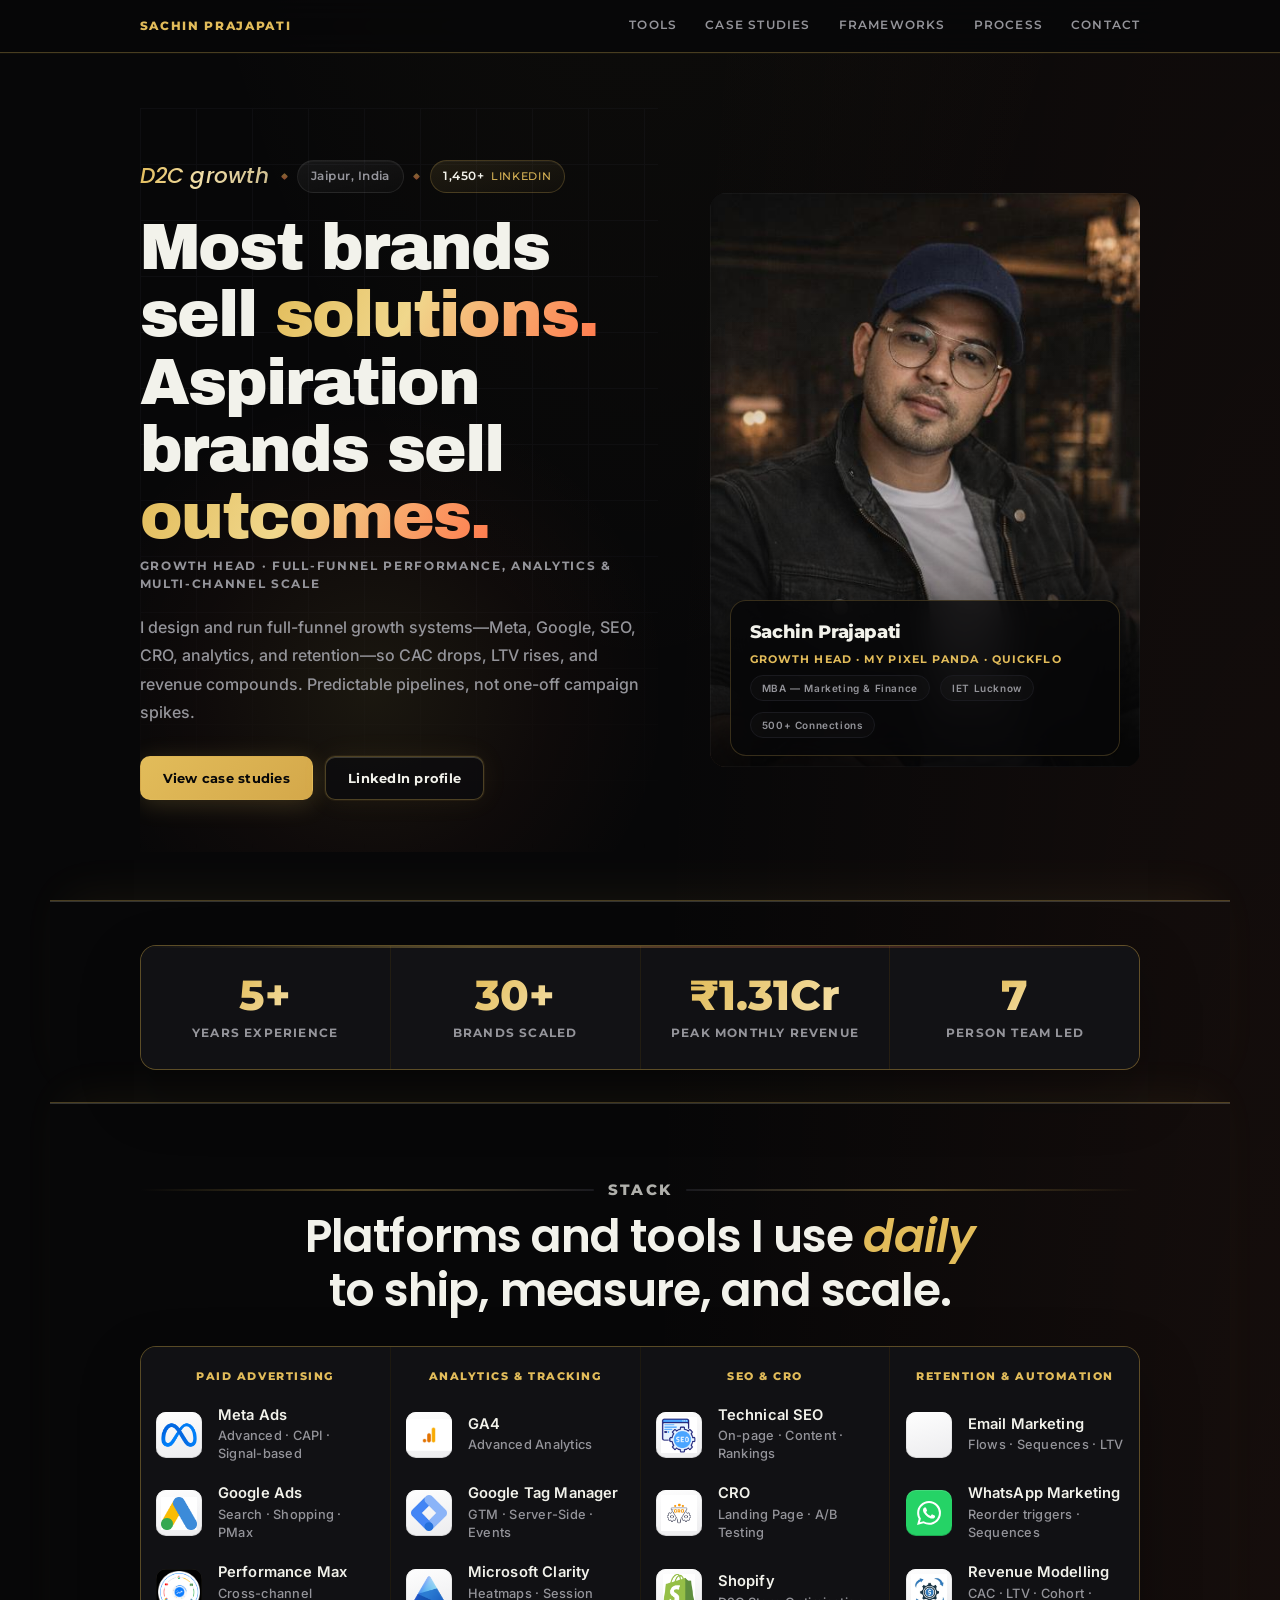
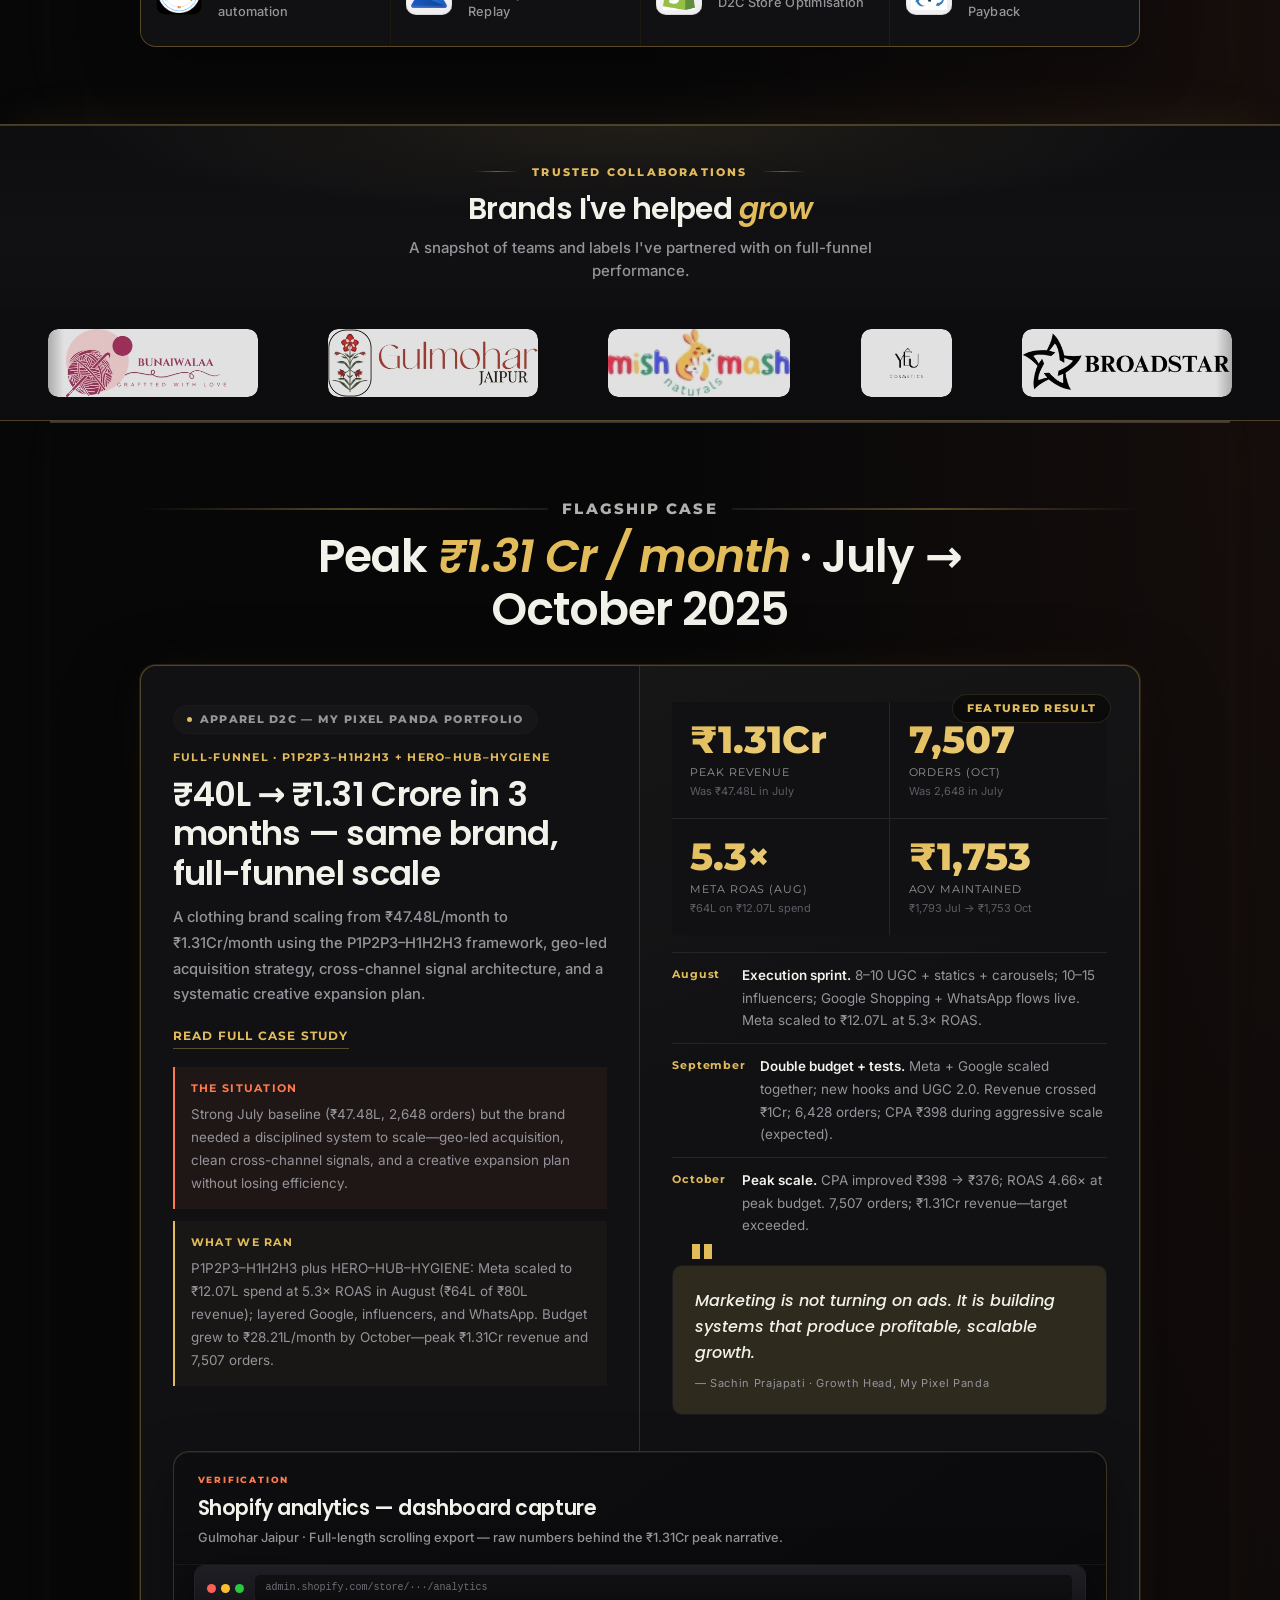
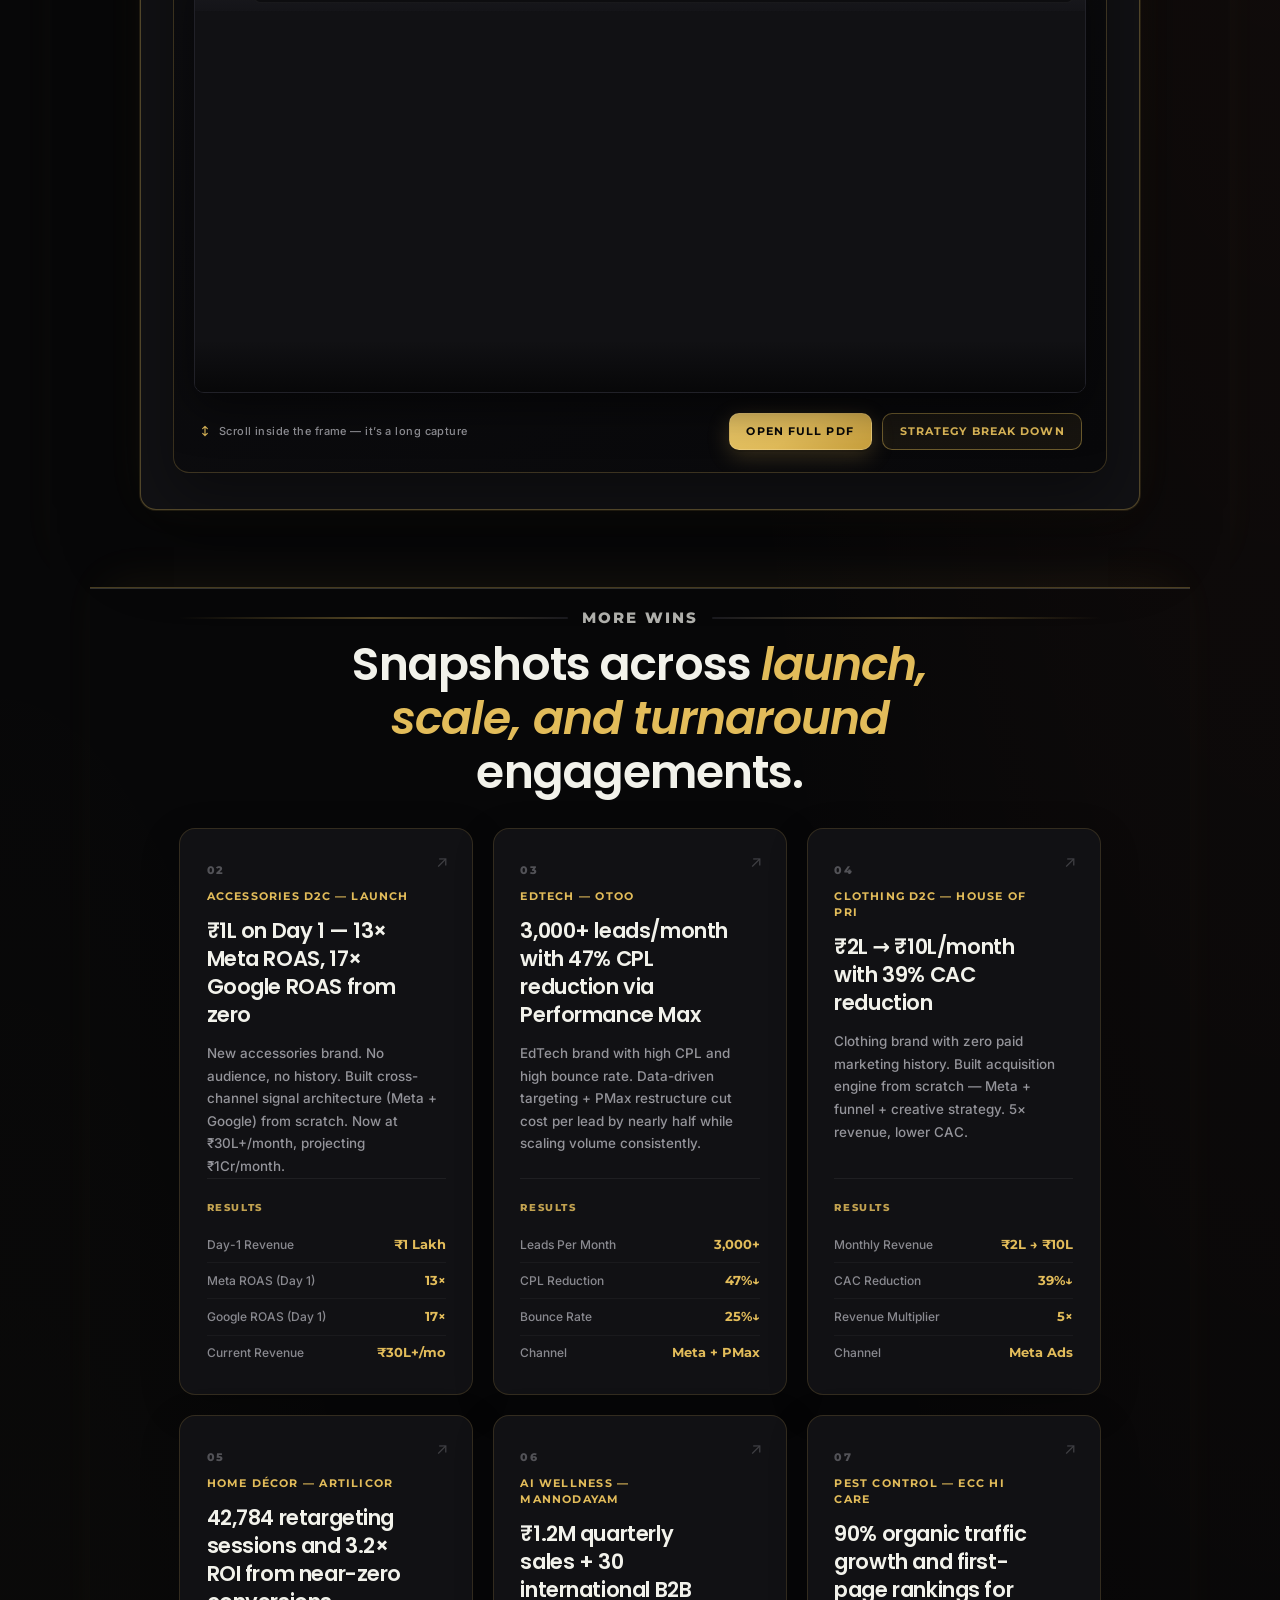
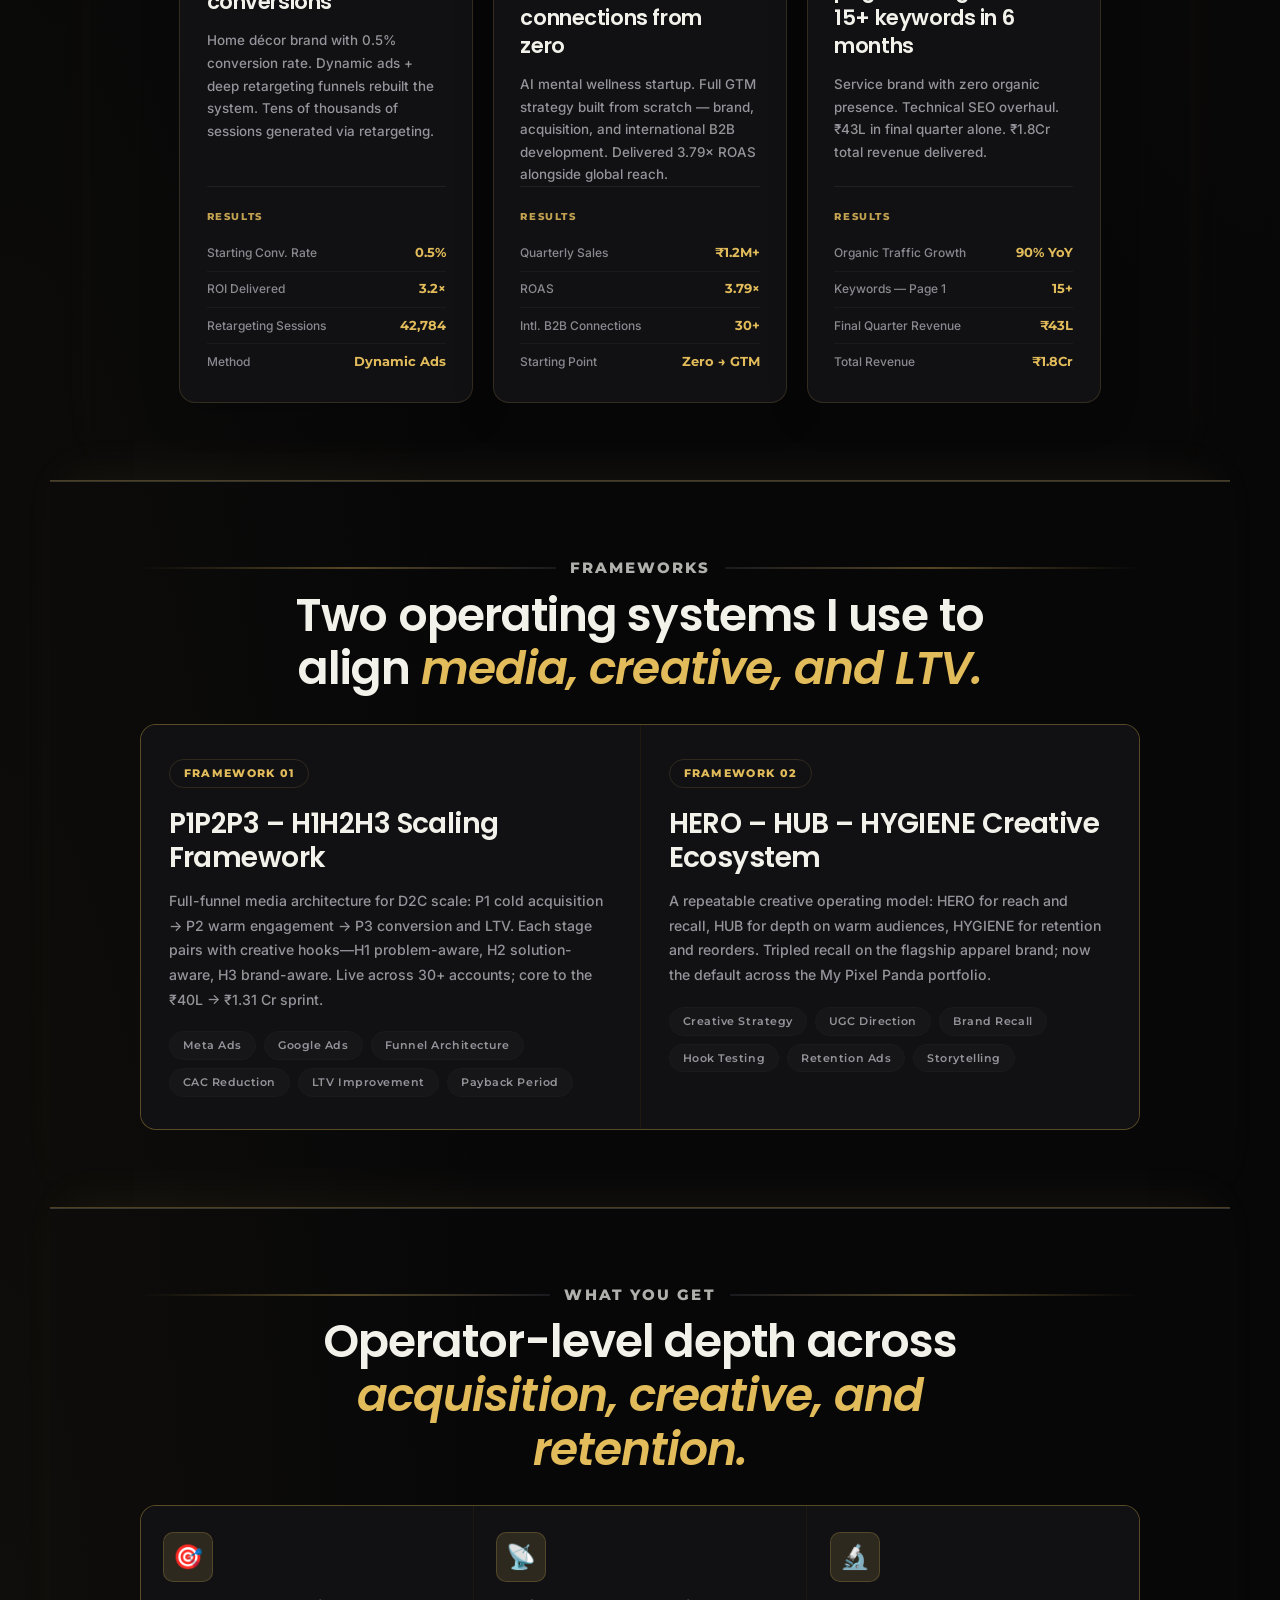
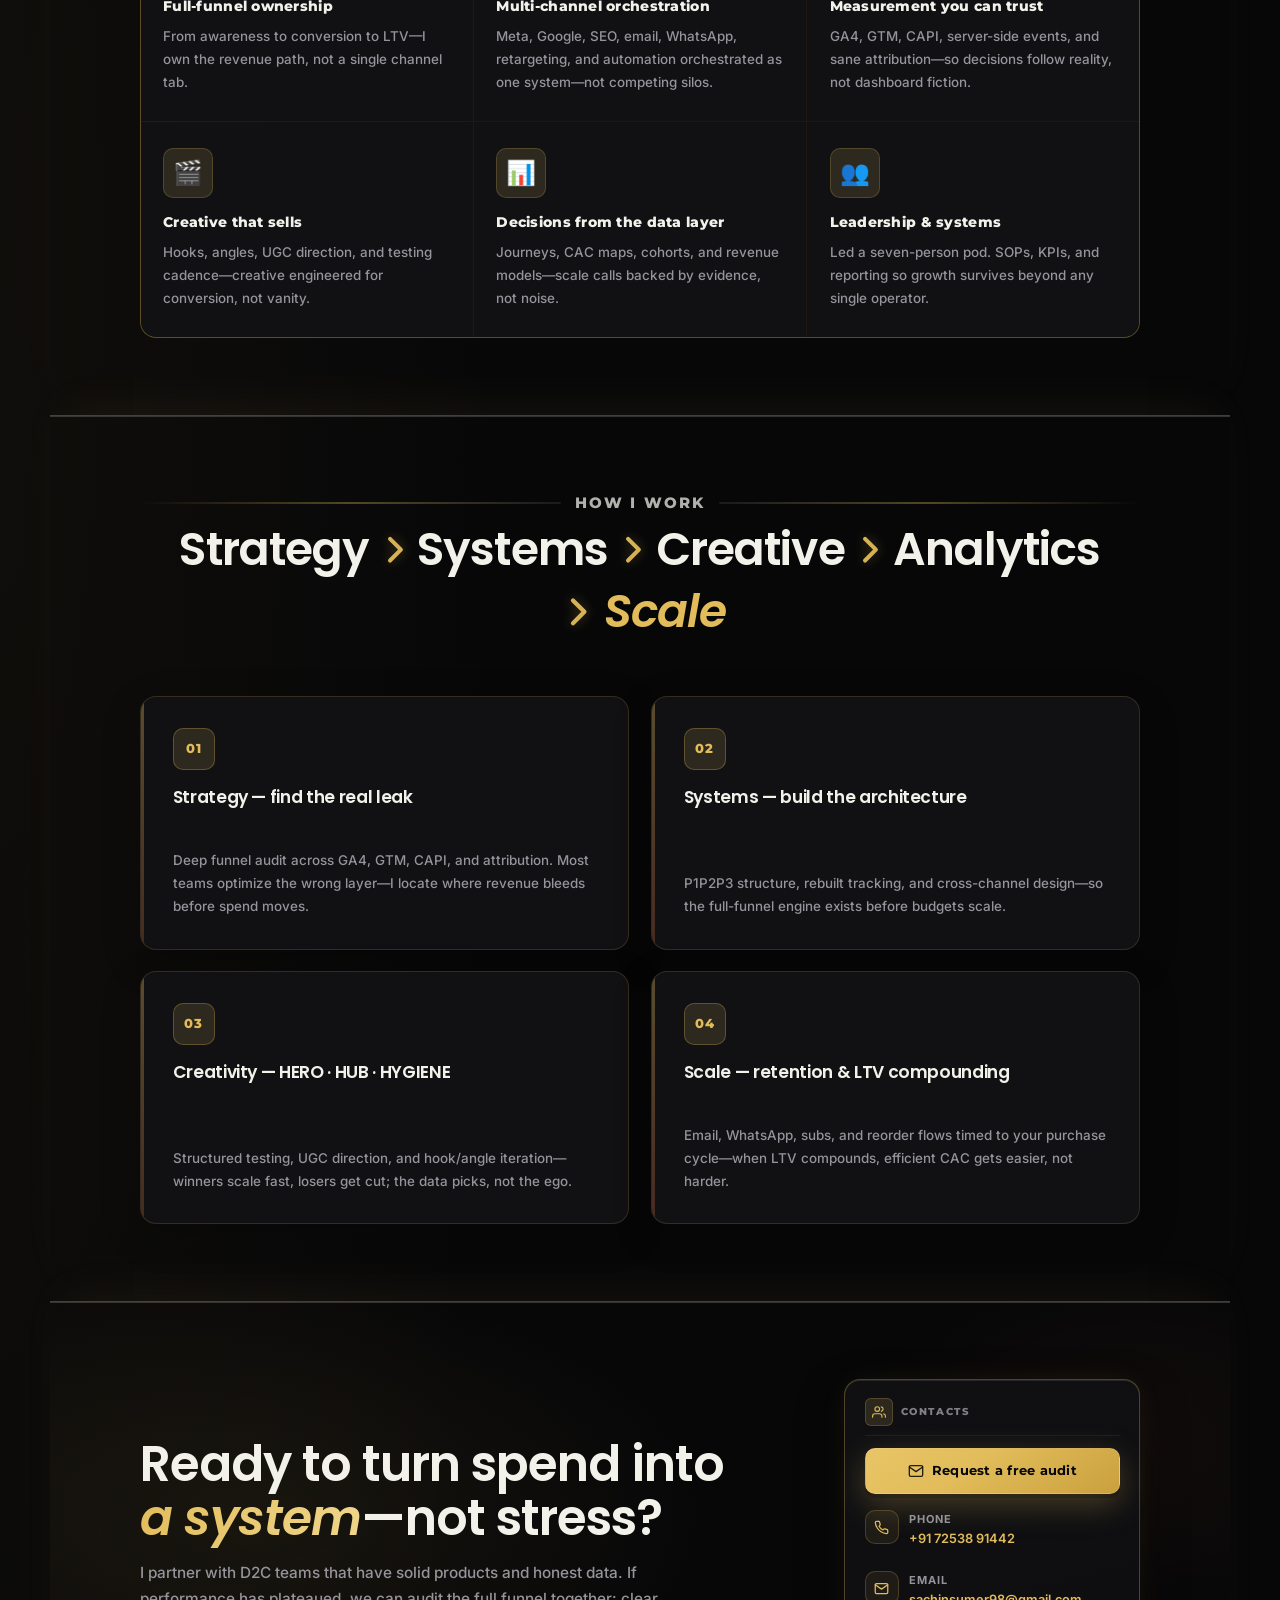
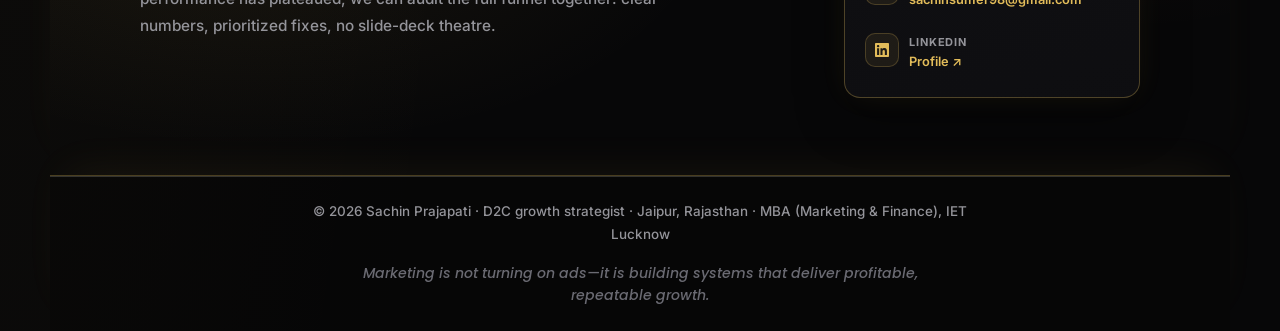
==== index.html @ 2463863f "portfolio version 6" ====
<!DOCTYPE html>
<html lang="en">
<head>
<meta charset="UTF-8">
<meta name="viewport" content="width=device-width, initial-scale=1.0">
<title>Sachin Prajapati · D2C Growth Strategist & Full-Funnel Lead</title>
<link rel="icon" href="assets/media/images/hero-portrait.jpg" type="image/jpeg">
<link rel="preconnect" href="https://fonts.googleapis.com">
<link href="https://fonts.googleapis.com/css2?family=Archivo+Black&family=Inter:ital,wght@0,400;0,500;0,600;0,700;1,400;1,500&family=Montserrat:ital,wght@0,500;0,600;0,700;0,800;1,500&family=Poppins:ital,wght@0,500;0,600;0,700;1,500;1,600&display=swap" rel="stylesheet">
<link rel="stylesheet" href="assets/css/styles.css">
</head>
<body>

<nav>
  <div class="nav-inner">
    <span class="nav-logo">Sachin Prajapati</span>
    <div class="nav-links">
      <a href="#tools">Tools</a>
      <a href="#cases">Case Studies</a>
      <a href="#frameworks">Frameworks</a>
      <a href="#process">Process</a>
      <a href="#contact">Contact</a>
    </div>
  </div>
</nav>

<!-- HERO -->
<section class="hero">
  <div class="hero-left">
    <div class="hero-grid"></div>
    <div class="hero-glow"></div>
    <div class="hero-eyebrow">
      <span class="hero-eyebrow-lead">D2C growth</span>
      <span class="hero-eyebrow-sep" aria-hidden="true"></span>
      <span class="hero-eyebrow-chip">Jaipur, India</span>
      <span class="hero-eyebrow-sep" aria-hidden="true"></span>
      <span class="hero-eyebrow-chip hero-eyebrow-chip--stat">1,450+ <span class="hero-eyebrow-chip-note">LinkedIn</span></span>
    </div>
    <h1>Most brands sell <em>solutions.</em><br>Aspiration brands sell <em>outcomes.</em></h1>
    <div class="hero-role">Growth Head · Full-funnel performance, analytics &amp; multi-channel scale</div>
    <p class="hero-desc">I design and run full-funnel growth systems—Meta, Google, SEO, CRO, analytics, and retention—so CAC drops, LTV rises, and revenue compounds. Predictable pipelines, not one-off campaign spikes.</p>
    <div class="hero-btns">
      <a href="#cases" class="btn-primary">View case studies</a>
      <a href="https://www.linkedin.com/in/sachin-prajapati-03234319a/" target="_blank" rel="noopener noreferrer" class="btn-secondary">LinkedIn profile</a>
    </div>
  </div>
  <div class="hero-right">
    <img src="assets/media/images/hero-portrait.jpg" alt="Sachin Prajapati" class="hero-photo">
    <div class="hero-photo-overlay"></div>
    <div class="hero-badge">
      <div class="hb-name">Sachin Prajapati</div>
      <div class="hb-role">Growth Head · My Pixel Panda · QuickFlo</div>
      <div class="hb-meta">
        <span class="hb-pill">MBA — Marketing & Finance</span>
        <span class="hb-pill">IET Lucknow</span>
        <span class="hb-pill">500+ Connections</span>
      </div>
    </div>
  </div>
</section>

<!-- STATS -->
<section class="stats-section" aria-label="Career highlights">
  <div class="stats-bar">
    <div class="stat-item reveal">
      <div class="stat-val">5+</div>
      <div class="stat-label">Years experience</div>
    </div>
    <div class="stat-item reveal" style="transition-delay:.08s">
      <div class="stat-val">30+</div>
      <div class="stat-label">Brands scaled</div>
    </div>
    <div class="stat-item reveal" style="transition-delay:.16s">
      <div class="stat-val">₹1.31Cr</div>
      <div class="stat-label">Peak monthly revenue</div>
    </div>
    <div class="stat-item reveal" style="transition-delay:.24s">
      <div class="stat-val">7</div>
      <div class="stat-label">Person team led</div>
    </div>
  </div>
</section>

<!-- TOOLS & STACK -->
<section class="tools-section" id="tools">
  <div class="section-label">Stack</div>
  <p class="section-kicker">Platforms and tools I use <em>daily</em> to ship, measure, and scale.</p>
  <div class="tools-grid">

    <div class="tool-group reveal">
      <div class="tg-label">Paid Advertising</div>
        <div class="tool-item">
          <div class="tool-icon tool-icon--asset">
            <img src="assets/media/icons/meta_ads.png" alt="" width="44" height="44" loading="lazy" decoding="async">
          </div>
          <div><div class="tool-name">Meta Ads</div><div class="tool-sub">Advanced · CAPI · Signal-based</div></div>
        </div>
        <div class="tool-item">
          <div class="tool-icon tool-icon--asset">
            <img src="assets/media/icons/google_ads.png" alt="" width="44" height="44" loading="lazy" decoding="async">
          </div>
          <div><div class="tool-name">Google Ads</div><div class="tool-sub">Search · Shopping · PMax</div></div>
        </div>
        <div class="tool-item">
          <div class="tool-icon tool-icon--asset tool-icon--pmax">
            <img src="assets/media/icons/performance_max.png" alt="" width="44" height="44" loading="lazy" decoding="async">
          </div>
          <div><div class="tool-name">Performance Max</div><div class="tool-sub">Cross-channel automation</div></div>
        </div>
    </div>

    <div class="tool-group reveal" style="transition-delay:.1s">
      <div class="tg-label">Analytics & Tracking</div>
        <div class="tool-item">
          <div class="tool-icon tool-icon--asset tool-icon--ga4">
            <img src="assets/media/icons/GA4.png" alt="" width="44" height="44" loading="lazy" decoding="async">
          </div>
          <div><div class="tool-name">GA4</div><div class="tool-sub">Advanced Analytics</div></div>
        </div>
        <div class="tool-item">
          <div class="tool-icon tool-icon--asset">
            <img src="assets/media/icons/Google_tag_manager.webp" alt="" width="44" height="44" loading="lazy" decoding="async">
          </div>
          <div><div class="tool-name">Google Tag Manager</div><div class="tool-sub">GTM · Server-Side · Events</div></div>
        </div>
        <div class="tool-item">
          <div class="tool-icon tool-icon--asset">
            <img src="assets/media/icons/Microsoft_Clarity.png" alt="" width="44" height="44" loading="lazy" decoding="async">
          </div>
          <div><div class="tool-name">Microsoft Clarity</div><div class="tool-sub">Heatmaps · Session Replay</div></div>
        </div>
    </div>

    <div class="tool-group reveal" style="transition-delay:.2s">
      <div class="tg-label">SEO & CRO</div>
        <div class="tool-item">
          <div class="tool-icon tool-icon--asset">
            <img src="assets/media/icons/Technial_seo_icon.png" alt="" width="44" height="44" loading="lazy" decoding="async">
          </div>
          <div><div class="tool-name">Technical SEO</div><div class="tool-sub">On-page · Content · Rankings</div></div>
        </div>
        <div class="tool-item">
          <div class="tool-icon tool-icon--asset">
            <img src="assets/media/icons/cro.jpg" alt="" width="44" height="44" loading="lazy" decoding="async">
          </div>
          <div><div class="tool-name">CRO</div><div class="tool-sub">Landing Page · A/B Testing</div></div>
        </div>
        <div class="tool-item">
          <div class="tool-icon tool-icon--asset">
            <img src="assets/media/icons/shopify.png" alt="" width="44" height="44" loading="lazy" decoding="async">
          </div>
          <div><div class="tool-name">Shopify</div><div class="tool-sub">D2C Store Optimisation</div></div>
        </div>
    </div>

    <div class="tool-group reveal" style="transition-delay:.3s">
      <div class="tg-label">Retention & Automation</div>
        <div class="tool-item">
          <div class="tool-icon tool-icon--asset">
            <img src="assets/media/icons/email_marketing.png" alt="" width="44" height="44" loading="lazy" decoding="async">
          </div>
          <div><div class="tool-name">Email Marketing</div><div class="tool-sub">Flows · Sequences · LTV</div></div>
        </div>
        <div class="tool-item">
          <div class="tool-icon icon-wa">
            <svg viewBox="0 0 24 24" fill="white"><path d="M17.472 14.382c-.297-.149-1.758-.867-2.03-.967-.273-.099-.471-.148-.67.15-.197.297-.767.966-.94 1.164-.173.199-.347.223-.644.075-.297-.15-1.255-.463-2.39-1.475-.883-.788-1.48-1.761-1.653-2.059-.173-.297-.018-.458.13-.606.134-.133.298-.347.446-.52.149-.174.198-.298.298-.497.099-.198.05-.371-.025-.52-.075-.149-.669-1.612-.916-2.207-.242-.579-.487-.5-.669-.51-.173-.008-.371-.01-.57-.01-.198 0-.52.074-.792.372-.272.297-1.04 1.016-1.04 2.479 0 1.462 1.065 2.875 1.213 3.074.149.198 2.096 3.2 5.077 4.487.709.306 1.262.489 1.694.625.712.227 1.36.195 1.871.118.571-.085 1.758-.719 2.006-1.413.248-.694.248-1.289.173-1.413-.074-.124-.272-.198-.57-.347m-5.421 7.403h-.004a9.87 9.87 0 01-5.031-1.378l-.361-.214-3.741.982.998-3.648-.235-.374a9.86 9.86 0 01-1.51-5.26c.001-5.45 4.436-9.884 9.888-9.884 2.64 0 5.122 1.03 6.988 2.898a9.825 9.825 0 012.893 6.994c-.003 5.45-4.437 9.884-9.885 9.884m8.413-18.297A11.815 11.815 0 0012.05 0C5.495 0 .16 5.335.157 11.892c0 2.096.547 4.142 1.588 5.945L.057 24l6.305-1.654a11.882 11.882 0 005.683 1.448h.005c6.554 0 11.89-5.335 11.893-11.893a11.821 11.821 0 00-3.48-8.413z"/></svg>
          </div>
          <div><div class="tool-name">WhatsApp Marketing</div><div class="tool-sub">Reorder triggers · Sequences</div></div>
        </div>
        <div class="tool-item">
          <div class="tool-icon tool-icon--asset">
            <img src="assets/media/icons/Revenue Modelling.png" alt="" width="44" height="44" loading="lazy" decoding="async">
          </div>
          <div><div class="tool-name">Revenue Modelling</div><div class="tool-sub">CAC · LTV · Cohort · Payback</div></div>
        </div>
    </div>

  </div>
</section>

<!-- BRAND RIBBON — full-width marquee -->
<section class="brand-ribbon-section" aria-labelledby="brand-ribbon-heading">
  <div class="brand-ribbon__inner">
    <header class="brand-ribbon__header">
      <p class="brand-ribbon__eyebrow">Trusted collaborations</p>
      <h2 class="brand-ribbon__title" id="brand-ribbon-heading">Brands I've helped <em>grow</em></h2>
      <p class="brand-ribbon__sub">A snapshot of teams and labels I've partnered with on full-funnel performance.</p>
    </header>
  </div>
  <div class="brand-ribbon__strip" role="presentation">
    <div class="brand-ribbon">
    <div class="brand-ribbon__viewport">
      <div class="brand-ribbon__track">
        <ul class="brand-ribbon__list" role="list">
          <li><img src="assets/media/brand icons/WhatsApp Image 2026-04-06 at 20.16.06.jpeg" alt="" width="160" height="64" loading="lazy" decoding="async"></li>
          <li><img src="assets/media/brand icons/WhatsApp Image 2026-04-06 at 20.18.23.jpeg" alt="" width="160" height="64" loading="lazy" decoding="async"></li>
          <li><img src="assets/media/brand icons/WhatsApp Image 2026-04-06 at 20.18.58.jpeg" alt="" width="160" height="64" loading="lazy" decoding="async"></li>
          <li><img src="assets/media/brand icons/WhatsApp Image 2026-04-06 at 20.20.26.jpeg" alt="" width="160" height="64" loading="lazy" decoding="async"></li>
          <li><img src="assets/media/brand icons/WhatsApp Image 2026-04-06 at 20.22.16.jpeg" alt="" width="160" height="64" loading="lazy" decoding="async"></li>
          <li><img src="assets/media/brand icons/WhatsApp Image 2026-04-06 at 20.24.16.jpeg" alt="" width="160" height="64" loading="lazy" decoding="async"></li>
          <li><img src="assets/media/brand icons/WhatsApp Image 2026-04-06 at 20.24.59.jpeg" alt="" width="160" height="64" loading="lazy" decoding="async"></li>
          <li><img src="assets/media/brand icons/WhatsApp Image 2026-04-06 at 20.25.29.jpeg" alt="" width="160" height="64" loading="lazy" decoding="async"></li>
          <li><img src="assets/media/brand icons/WhatsApp Image 2026-04-06 at 20.26.11.jpeg" alt="" width="160" height="64" loading="lazy" decoding="async"></li>
        </ul>
        <ul class="brand-ribbon__list" role="presentation" aria-hidden="true">
          <li><img src="assets/media/brand icons/WhatsApp Image 2026-04-06 at 20.16.06.jpeg" alt="" width="160" height="64" loading="lazy" decoding="async"></li>
          <li><img src="assets/media/brand icons/WhatsApp Image 2026-04-06 at 20.18.23.jpeg" alt="" width="160" height="64" loading="lazy" decoding="async"></li>
          <li><img src="assets/media/brand icons/WhatsApp Image 2026-04-06 at 20.18.58.jpeg" alt="" width="160" height="64" loading="lazy" decoding="async"></li>
          <li><img src="assets/media/brand icons/WhatsApp Image 2026-04-06 at 20.20.26.jpeg" alt="" width="160" height="64" loading="lazy" decoding="async"></li>
          <li><img src="assets/media/brand icons/WhatsApp Image 2026-04-06 at 20.22.16.jpeg" alt="" width="160" height="64" loading="lazy" decoding="async"></li>
          <li><img src="assets/media/brand icons/WhatsApp Image 2026-04-06 at 20.24.16.jpeg" alt="" width="160" height="64" loading="lazy" decoding="async"></li>
          <li><img src="assets/media/brand icons/WhatsApp Image 2026-04-06 at 20.24.59.jpeg" alt="" width="160" height="64" loading="lazy" decoding="async"></li>
          <li><img src="assets/media/brand icons/WhatsApp Image 2026-04-06 at 20.25.29.jpeg" alt="" width="160" height="64" loading="lazy" decoding="async"></li>
          <li><img src="assets/media/brand icons/WhatsApp Image 2026-04-06 at 20.26.11.jpeg" alt="" width="160" height="64" loading="lazy" decoding="async"></li>
        </ul>
      </div>
    </div>
    </div>
  </div>
</section>

<!-- FEATURED CASE STUDY -->
<section class="featured" id="cases">
  <div class="section-label">Flagship case</div>
  <p class="section-kicker">Peak <em>₹1.31 Cr / month</em> · July → October 2025</p>
  <div class="featured-card reveal">
    <div class="feat-badge">Featured result</div>
    <div class="feat-left">
      <div class="brand-tag"><span class="dot"></span> Apparel D2C — My Pixel Panda Portfolio</div>
      <div class="case-cat">Full-Funnel · P1P2P3–H1H2H3 + HERO–HUB–HYGIENE</div>
      <h2 class="case-title">₹40L → ₹1.31 Crore in 3 months — same brand, full-funnel scale</h2>
      <p class="case-desc">A clothing brand scaling from ₹47.48L/month to ₹1.31Cr/month using the P1P2P3–H1H2H3 framework, geo-led acquisition strategy, cross-channel signal architecture, and a systematic creative expansion plan.</p>
      <a class="featured-case-link" href="pages/case-study-40l-to-131cr.html">Read full case study</a>
      <div class="blk blk-r">
        <div class="blk-lbl">The Situation</div>
        <p>Strong July baseline (₹47.48L, 2,648 orders) but the brand needed a disciplined system to scale—geo-led acquisition, clean cross-channel signals, and a creative expansion plan without losing efficiency.</p>
      </div>
      <div class="blk blk-g">
        <div class="blk-lbl">What We Ran</div>
        <p>P1P2P3–H1H2H3 plus HERO–HUB–HYGIENE: Meta scaled to ₹12.07L spend at 5.3× ROAS in August (₹64L of ₹80L revenue); layered Google, influencers, and WhatsApp. Budget grew to ₹28.21L/month by October—peak ₹1.31Cr revenue and 7,507 orders.</p>
      </div>
    </div>
    <div class="feat-right">
      <div class="metrics-grid">
        <div class="metric-box"><div class="metric-val">₹1.31Cr</div><div class="metric-lbl">Peak revenue</div><div class="metric-base">Was ₹47.48L in July</div></div>
        <div class="metric-box"><div class="metric-val">7,507</div><div class="metric-lbl">Orders (Oct)</div><div class="metric-base">Was 2,648 in July</div></div>
        <div class="metric-box"><div class="metric-val">5.3×</div><div class="metric-lbl">Meta ROAS (Aug)</div><div class="metric-base">₹64L on ₹12.07L spend</div></div>
        <div class="metric-box"><div class="metric-val">₹1,753</div><div class="metric-lbl">AOV maintained</div><div class="metric-base">₹1,793 Jul → ₹1,753 Oct</div></div>
      </div>
      <div class="timeline">
        <div class="tl-item"><div class="tl-tag">August</div><div class="tl-text"><strong>Execution sprint.</strong> 8–10 UGC + statics + carousels; 10–15 influencers; Google Shopping + WhatsApp flows live. Meta scaled to ₹12.07L at 5.3× ROAS.</div></div>
        <div class="tl-item"><div class="tl-tag">September</div><div class="tl-text"><strong>Double budget + tests.</strong> Meta + Google scaled together; new hooks and UGC 2.0. Revenue crossed ₹1Cr; 6,428 orders; CPA ₹398 during aggressive scale (expected).</div></div>
        <div class="tl-item"><div class="tl-tag">October</div><div class="tl-text"><strong>Peak scale.</strong> CPA improved ₹398 → ₹376; ROAS 4.66× at peak budget. 7,507 orders; ₹1.31Cr revenue—target exceeded.</div></div>
      </div>
      <div class="qt-box">
        <p class="qt">Marketing is not turning on ads. It is building systems that produce profitable, scalable growth.</p>
        <div class="qa">— Sachin Prajapati · Growth Head, My Pixel Panda</div>
      </div>
    </div>
    <div class="feat-proof reveal">
      <div class="feat-proof-inner">
        <div class="feat-proof-head">
          <span class="feat-proof-eyebrow">Verification</span>
          <h3 class="feat-proof-title">Shopify analytics — dashboard capture</h3>
          <p class="feat-proof-caption">Gulmohar Jaipur · Full-length scrolling export — raw numbers behind the ₹1.31Cr peak narrative.</p>
        </div>
        <div class="feat-proof-dock">
          <div class="feat-proof-chrome">
            <span class="feat-proof-dots" aria-hidden="true"><span></span><span></span><span></span></span>
            <div class="feat-proof-url" aria-hidden="true">admin.shopify.com/store/···/analytics</div>
          </div>
          <div class="feat-proof-viewport">
            <iframe class="feat-proof-frame" title="Shopify analytics dashboard export (PDF)" src="assets/media/documents/proof-shopify-dashboard.pdf#toolbar=0&amp;navpanes=0&amp;view=FitW"></iframe>
          </div>
        </div>
        <div class="feat-proof-actions">
          <span class="feat-proof-hint"><svg class="feat-proof-hint-ic" xmlns="http://www.w3.org/2000/svg" width="14" height="14" viewBox="0 0 24 24" fill="none" stroke="currentColor" stroke-width="2" stroke-linecap="round" stroke-linejoin="round" aria-hidden="true"><path d="M12 4v16M8 8l4-4 4 4M8 16l4 4 4-4"/></svg>Scroll inside the frame — it’s a long capture</span>
          <div class="feat-proof-buttons">
            <a class="feat-proof-open" href="assets/media/documents/proof-shopify-dashboard.pdf" target="_blank" rel="noopener noreferrer">Open full PDF</a>
            <a class="feat-proof-data" href="pages/excel_data.html" target="_blank" rel="noopener noreferrer">Strategy Break Down</a>
          </div>
        </div>
      </div>
    </div>
  </div>
</section>

<!-- MORE CASES -->
<section class="cases-section">
  <div class="section-label">More wins</div>
  <p class="section-kicker">Snapshots across <em>launch, scale, and turnaround</em> engagements.</p>
  <div class="cases-grid">
    <div class="case-card reveal">
      <div class="cc-num">02</div>
      <div class="cc-ind">Accessories D2C — Launch</div>
      <h3 class="cc-title">₹1L on Day 1 — 13× Meta ROAS, 17× Google ROAS from zero</h3>
      <p class="cc-desc">New accessories brand. No audience, no history. Built cross-channel signal architecture (Meta + Google) from scratch. Now at ₹30L+/month, projecting ₹1Cr/month.</p>
      <div class="cc-metrics">
        <div class="cc-row"><span class="cc-lbl">Day-1 Revenue</span><span class="cc-val">₹1 Lakh</span></div>
        <div class="cc-row"><span class="cc-lbl">Meta ROAS (Day 1)</span><span class="cc-val">13×</span></div>
        <div class="cc-row"><span class="cc-lbl">Google ROAS (Day 1)</span><span class="cc-val">17×</span></div>
        <div class="cc-row"><span class="cc-lbl">Current Revenue</span><span class="cc-val">₹30L+/mo</span></div>
      </div>
    </div>
    <div class="case-card reveal" style="transition-delay:.1s">
      <div class="cc-num">03</div>
      <div class="cc-ind">EdTech — OTOO</div>
      <h3 class="cc-title">3,000+ leads/month with 47% CPL reduction via Performance Max</h3>
      <p class="cc-desc">EdTech brand with high CPL and high bounce rate. Data-driven targeting + PMax restructure cut cost per lead by nearly half while scaling volume consistently.</p>
      <div class="cc-metrics">
        <div class="cc-row"><span class="cc-lbl">Leads Per Month</span><span class="cc-val">3,000+</span></div>
        <div class="cc-row"><span class="cc-lbl">CPL Reduction</span><span class="cc-val">47%↓</span></div>
        <div class="cc-row"><span class="cc-lbl">Bounce Rate</span><span class="cc-val">25%↓</span></div>
        <div class="cc-row"><span class="cc-lbl">Channel</span><span class="cc-val">Meta + PMax</span></div>
      </div>
    </div>
    <div class="case-card reveal" style="transition-delay:.2s">
      <div class="cc-num">04</div>
      <div class="cc-ind">Clothing D2C — House of Pri</div>
      <h3 class="cc-title">₹2L → ₹10L/month with 39% CAC reduction</h3>
      <p class="cc-desc">Clothing brand with zero paid marketing history. Built acquisition engine from scratch — Meta + funnel + creative strategy. 5× revenue, lower CAC.</p>
      <div class="cc-metrics">
        <div class="cc-row"><span class="cc-lbl">Monthly Revenue</span><span class="cc-val">₹2L → ₹10L</span></div>
        <div class="cc-row"><span class="cc-lbl">CAC Reduction</span><span class="cc-val">39%↓</span></div>
        <div class="cc-row"><span class="cc-lbl">Revenue Multiplier</span><span class="cc-val">5×</span></div>
        <div class="cc-row"><span class="cc-lbl">Channel</span><span class="cc-val">Meta Ads</span></div>
      </div>
    </div>
    <div class="case-card reveal">
      <div class="cc-num">05</div>
      <div class="cc-ind">Home Décor — Artilicor</div>
      <h3 class="cc-title">42,784 retargeting sessions and 3.2× ROI from near-zero conversions</h3>
      <p class="cc-desc">Home décor brand with 0.5% conversion rate. Dynamic ads + deep retargeting funnels rebuilt the system. Tens of thousands of sessions generated via retargeting.</p>
      <div class="cc-metrics">
        <div class="cc-row"><span class="cc-lbl">Starting Conv. Rate</span><span class="cc-val">0.5%</span></div>
        <div class="cc-row"><span class="cc-lbl">ROI Delivered</span><span class="cc-val">3.2×</span></div>
        <div class="cc-row"><span class="cc-lbl">Retargeting Sessions</span><span class="cc-val">42,784</span></div>
        <div class="cc-row"><span class="cc-lbl">Method</span><span class="cc-val">Dynamic Ads</span></div>
      </div>
    </div>
    <div class="case-card reveal" style="transition-delay:.1s">
      <div class="cc-num">06</div>
      <div class="cc-ind">AI Wellness — Mannodayam</div>
      <h3 class="cc-title">₹1.2M quarterly sales + 30 international B2B connections from zero</h3>
      <p class="cc-desc">AI mental wellness startup. Full GTM strategy built from scratch — brand, acquisition, and international B2B development. Delivered 3.79× ROAS alongside global reach.</p>
      <div class="cc-metrics">
        <div class="cc-row"><span class="cc-lbl">Quarterly Sales</span><span class="cc-val">₹1.2M+</span></div>
        <div class="cc-row"><span class="cc-lbl">ROAS</span><span class="cc-val">3.79×</span></div>
        <div class="cc-row"><span class="cc-lbl">Intl. B2B Connections</span><span class="cc-val">30+</span></div>
        <div class="cc-row"><span class="cc-lbl">Starting Point</span><span class="cc-val">Zero → GTM</span></div>
      </div>
    </div>
    <div class="case-card reveal" style="transition-delay:.2s">
      <div class="cc-num">07</div>
      <div class="cc-ind">Pest Control — ECC Hi Care</div>
      <h3 class="cc-title">90% organic traffic growth and first-page rankings for 15+ keywords in 6 months</h3>
      <p class="cc-desc">Service brand with zero organic presence. Technical SEO overhaul. ₹43L in final quarter alone. ₹1.8Cr total revenue delivered.</p>
      <div class="cc-metrics">
        <div class="cc-row"><span class="cc-lbl">Organic Traffic Growth</span><span class="cc-val">90% YoY</span></div>
        <div class="cc-row"><span class="cc-lbl">Keywords — Page 1</span><span class="cc-val">15+</span></div>
        <div class="cc-row"><span class="cc-lbl">Final Quarter Revenue</span><span class="cc-val">₹43L</span></div>
        <div class="cc-row"><span class="cc-lbl">Total Revenue</span><span class="cc-val">₹1.8Cr</span></div>
      </div>
    </div>
  </div>
</section>

<!-- FRAMEWORKS -->
<section class="frameworks" id="frameworks">
  <div class="section-label">Frameworks</div>
  <p class="section-kicker">Two operating systems I use to align <em>media, creative, and LTV.</em></p>
  <div class="fw-grid">
    <div class="fw-card reveal">
      <div class="fw-badge">Framework 01</div>
      <h3 class="fw-title">P1P2P3 – H1H2H3 Scaling Framework</h3>
      <p class="fw-desc">Full-funnel media architecture for D2C scale: P1 cold acquisition → P2 warm engagement → P3 conversion and LTV. Each stage pairs with creative hooks—H1 problem-aware, H2 solution-aware, H3 brand-aware. Live across 30+ accounts; core to the ₹40L → ₹1.31 Cr sprint.</p>
      <div class="fw-tags">
        <span class="fw-tag">Meta Ads</span><span class="fw-tag">Google Ads</span><span class="fw-tag">Funnel Architecture</span><span class="fw-tag">CAC Reduction</span><span class="fw-tag">LTV Improvement</span><span class="fw-tag">Payback Period</span>
      </div>
    </div>
    <div class="fw-card reveal" style="transition-delay:.15s">
      <div class="fw-badge">Framework 02</div>
      <h3 class="fw-title">HERO – HUB – HYGIENE Creative Ecosystem</h3>
      <p class="fw-desc">A repeatable creative operating model: HERO for reach and recall, HUB for depth on warm audiences, HYGIENE for retention and reorders. Tripled recall on the flagship apparel brand; now the default across the My Pixel Panda portfolio.</p>
      <div class="fw-tags">
        <span class="fw-tag">Creative Strategy</span><span class="fw-tag">UGC Direction</span><span class="fw-tag">Brand Recall</span><span class="fw-tag">Hook Testing</span><span class="fw-tag">Retention Ads</span><span class="fw-tag">Storytelling</span>
      </div>
    </div>
  </div>
</section>

<!-- WHAT I BRING -->
<section class="bring-section">
  <div class="section-label">What you get</div>
  <p class="section-kicker">Operator-level depth across <em>acquisition, creative, and retention.</em></p>
  <div class="bring-grid">
    <div class="bring-card reveal">
      <div class="bring-icon-wrap" aria-hidden="true">🎯</div>
      <div class="bring-title">Full-funnel ownership</div>
      <div class="bring-desc">From awareness to conversion to LTV—I own the revenue path, not a single channel tab.</div>
    </div>
    <div class="bring-card reveal" style="transition-delay:.08s">
      <div class="bring-icon-wrap" aria-hidden="true">📡</div>
      <div class="bring-title">Multi-channel orchestration</div>
      <div class="bring-desc">Meta, Google, SEO, email, WhatsApp, retargeting, and automation orchestrated as one system—not competing silos.</div>
    </div>
    <div class="bring-card reveal" style="transition-delay:.16s">
      <div class="bring-icon-wrap" aria-hidden="true">🔬</div>
      <div class="bring-title">Measurement you can trust</div>
      <div class="bring-desc">GA4, GTM, CAPI, server-side events, and sane attribution—so decisions follow reality, not dashboard fiction.</div>
    </div>
    <div class="bring-card reveal">
      <div class="bring-icon-wrap" aria-hidden="true">🎬</div>
      <div class="bring-title">Creative that sells</div>
      <div class="bring-desc">Hooks, angles, UGC direction, and testing cadence—creative engineered for conversion, not vanity.</div>
    </div>
    <div class="bring-card reveal" style="transition-delay:.08s">
      <div class="bring-icon-wrap" aria-hidden="true">📊</div>
      <div class="bring-title">Decisions from the data layer</div>
      <div class="bring-desc">Journeys, CAC maps, cohorts, and revenue models—scale calls backed by evidence, not noise.</div>
    </div>
    <div class="bring-card reveal" style="transition-delay:.16s">
      <div class="bring-icon-wrap" aria-hidden="true">👥</div>
      <div class="bring-title">Leadership &amp; systems</div>
      <div class="bring-desc">Led a seven-person pod. SOPs, KPIs, and reporting so growth survives beyond any single operator.</div>
    </div>
  </div>
</section>

<!-- PROCESS -->
<section class="process" id="process">
  <div class="process-head">
    <div class="section-label">How I work</div>
    <p class="section-kicker process-pipeline">
      <span class="process-pipeline__track">
        <span class="process-pipeline__word">Strategy</span
        ><span class="process-pipeline__sep" aria-hidden="true"
          ><svg class="process-pipeline__arrow" viewBox="0 0 24 24" fill="none" xmlns="http://www.w3.org/2000/svg"><path d="m10 6 6 6-6 6" stroke="currentColor" stroke-width="2.25" stroke-linecap="round" stroke-linejoin="round"/></svg></span
        ><span class="process-pipeline__word">Systems</span
        ><span class="process-pipeline__sep" aria-hidden="true"
          ><svg class="process-pipeline__arrow" viewBox="0 0 24 24" fill="none" xmlns="http://www.w3.org/2000/svg"><path d="m10 6 6 6-6 6" stroke="currentColor" stroke-width="2.25" stroke-linecap="round" stroke-linejoin="round"/></svg></span
        ><span class="process-pipeline__word">Creative</span
        ><span class="process-pipeline__sep" aria-hidden="true"
          ><svg class="process-pipeline__arrow" viewBox="0 0 24 24" fill="none" xmlns="http://www.w3.org/2000/svg"><path d="m10 6 6 6-6 6" stroke="currentColor" stroke-width="2.25" stroke-linecap="round" stroke-linejoin="round"/></svg></span
        ><span class="process-pipeline__word">Analytics</span>
      </span>
      <span class="process-pipeline__track process-pipeline__track--scale">
        <span class="process-pipeline__sep" aria-hidden="true"
          ><svg class="process-pipeline__arrow" viewBox="0 0 24 24" fill="none" xmlns="http://www.w3.org/2000/svg"><path d="m10 6 6 6-6 6" stroke="currentColor" stroke-width="2.25" stroke-linecap="round" stroke-linejoin="round"/></svg></span
        ><em>Scale</em>
      </span>
    </p>
  </div>
  <div class="process-grid">
    <div class="ps reveal">
      <div class="ps-num">01</div>
      <div class="ps-title">Strategy — find the real leak</div>
      <div class="ps-desc">Deep funnel audit across GA4, GTM, CAPI, and attribution. Most teams optimize the wrong layer—I locate where revenue bleeds before spend moves.</div>
    </div>
    <div class="ps reveal" style="transition-delay:.1s">
      <div class="ps-num">02</div>
      <div class="ps-title">Systems — build the architecture</div>
      <div class="ps-desc">P1P2P3 structure, rebuilt tracking, and cross-channel design—so the full-funnel engine exists before budgets scale.</div>
    </div>
    <div class="ps reveal" style="transition-delay:.2s">
      <div class="ps-num">03</div>
      <div class="ps-title">Creativity — HERO · HUB · HYGIENE</div>
      <div class="ps-desc">Structured testing, UGC direction, and hook/angle iteration—winners scale fast, losers get cut; the data picks, not the ego.</div>
    </div>
    <div class="ps reveal" style="transition-delay:.3s">
      <div class="ps-num">04</div>
      <div class="ps-title">Scale — retention &amp; LTV compounding</div>
      <div class="ps-desc">Email, WhatsApp, subs, and reorder flows timed to your purchase cycle—when LTV compounds, efficient CAC gets easier, not harder.</div>
    </div>
  </div>
</section>

<!-- CTA -->
<section class="cta-section" id="contact">
  <div class="cta-copy">
    <h2 class="cta-title">Ready to turn spend into <em>a system</em>—not stress?</h2>
    <p class="cta-sub">I partner with D2C teams that have solid products and honest data. If performance has plateaued, we can audit the full funnel together: clear numbers, prioritized fixes, no slide-deck theatre.</p>
  </div>
  <div class="cta-contact" aria-label="Contact">
    <span class="cta-contact-label">
      <span class="cta-contact-label-ic" aria-hidden="true">
        <svg xmlns="http://www.w3.org/2000/svg" width="14" height="14" viewBox="0 0 24 24" fill="none" stroke="currentColor" stroke-width="2" stroke-linecap="round" stroke-linejoin="round"><path d="M17 21v-2a4 4 0 0 0-4-4H5a4 4 0 0 0-4 4v2"/><circle cx="9" cy="7" r="4"/><path d="M23 21v-2a4 4 0 0 0-3-3.87"/><path d="M16 3.13a4 4 0 0 1 0 7.75"/></svg>
      </span>
      Contacts
    </span>
    <a href="https://mail.google.com/mail/?view=cm&amp;fs=1&amp;to=sachinsumer98%40gmail.com&amp;su=Request+a+free+audit&amp;body=Hi%2C%0A%0ARequest+a+free+audit+for+our+business+-----" class="cta-btn" target="_blank" rel="noopener noreferrer">
      <span class="cta-btn-ic" aria-hidden="true">
        <svg xmlns="http://www.w3.org/2000/svg" width="16" height="16" viewBox="0 0 24 24" fill="none" stroke="currentColor" stroke-width="2" stroke-linecap="round" stroke-linejoin="round"><path d="M4 4h16c1.1 0 2 .9 2 2v12c0 1.1-.9 2-2 2H4c-1.1 0-2-.9-2-2V6c0-1.1.9-2 2-2z"/><polyline points="22,6 12,13 2,6"/></svg>
      </span>
      Request a free audit
    </a>
    <a href="tel:+917253891442" class="cta-contact-row" aria-label="Copy phone number to clipboard">
      <span class="cta-contact-ic" aria-hidden="true">
        <svg xmlns="http://www.w3.org/2000/svg" width="15" height="15" viewBox="0 0 24 24" fill="none" stroke="currentColor" stroke-width="2" stroke-linecap="round" stroke-linejoin="round"><path d="M22 16.92v3a2 2 0 0 1-2.18 2 19.79 19.79 0 0 1-8.63-3.07 19.5 19.5 0 0 1-6-6 19.79 19.79 0 0 1-3.07-8.67A2 2 0 0 1 4.11 2h3a2 2 0 0 1 2 1.72 12.84 12.84 0 0 0 .7 2.81 2 2 0 0 1-.45 2.11L8.09 9.91a16 16 0 0 0 6 6l1.27-1.27a2 2 0 0 1 2.11-.45 12.84 12.84 0 0 0 2.81.7A2 2 0 0 1 22 16.92z"/></svg>
      </span>
      <span class="cta-contact-body">
        <span class="cta-contact-k">Phone</span>
        <span class="cta-contact-v">+91 72538 91442</span>
      </span>
    </a>
    <a href="mailto:sachinsumer98@gmail.com" class="cta-contact-row">
      <span class="cta-contact-ic" aria-hidden="true">
        <svg xmlns="http://www.w3.org/2000/svg" width="15" height="15" viewBox="0 0 24 24" fill="none" stroke="currentColor" stroke-width="2" stroke-linecap="round" stroke-linejoin="round"><path d="M4 4h16c1.1 0 2 .9 2 2v12c0 1.1-.9 2-2 2H4c-1.1 0-2-.9-2-2V6c0-1.1.9-2 2-2z"/><polyline points="22,6 12,13 2,6"/></svg>
      </span>
      <span class="cta-contact-body">
        <span class="cta-contact-k">Email</span>
        <span class="cta-contact-v">sachinsumer98@gmail.com</span>
      </span>
    </a>
    <a href="https://www.linkedin.com/in/sachin-prajapati-03234319a/" target="_blank" rel="noopener noreferrer" class="cta-contact-row">
      <span class="cta-contact-ic" aria-hidden="true">
        <svg xmlns="http://www.w3.org/2000/svg" width="14" height="14" viewBox="0 0 24 24" fill="currentColor"><path d="M20.447 20.452h-3.554v-5.569c0-1.328-.027-3.037-1.852-3.037-1.853 0-2.136 1.445-2.136 2.939v5.667H9.351V9h3.414v1.561h.046c.477-.9 1.637-1.85 3.37-1.85 3.601 0 4.267 2.37 4.267 5.455v6.286zM5.337 7.433c-1.144 0-2.063-.926-2.063-2.065 0-1.138.92-2.063 2.063-2.063 1.14 0 2.064.925 2.064 2.063 0 1.139-.925 2.065-2.064 2.065zm1.782 13.019H3.555V9h3.564v11.452zM22.225 0H1.771C.792 0 0 .774 0 1.729v20.542C0 23.227.792 24 1.771 24h20.451C23.2 24 24 23.227 24 22.271V1.729C24 .774 23.2 0 22.222 0h.003z"/></svg>
      </span>
      <span class="cta-contact-body">
        <span class="cta-contact-k">LinkedIn</span>
        <span class="cta-contact-v">Profile ↗</span>
      </span>
    </a>
  </div>
</section>

<footer>
  <p>© 2026 Sachin Prajapati · D2C growth strategist · Jaipur, Rajasthan · MBA (Marketing &amp; Finance), IET Lucknow</p>
  <p class="footer-quote">Marketing is not turning on ads—it is building systems that deliver profitable, repeatable growth.</p>
</footer>

<script src="assets/js/theme-loader.js" defer></script>
<script src="assets/js/main.js" defer></script>
</body>
</html>
---- assets/css/styles.css ----
/**
 * Portfolio — Sachin Prajapati
 */
:root {
    --bg: #070708;
    --surface: #0e0e11;
    --border: #24242c;
    --border-soft: #1a1a1f;
    /* Warm gold frame for sections & shells */
    --border-gold: rgba(226, 188, 90, 0.3);
    --border-gold-shine: rgba(255, 250, 224, 0.18);
    --border-gold-glow: 0 0 28px rgba(226, 188, 90, 0.07);
    --accent: #e2bc5a;
    --accent-soft: rgba(226, 188, 90, 0.14);
    --accent2: #ff7a4d;
    --text: #f2f2eb;
    --muted: #94949a;
    --card: #111114;
    --radius-sm: 10px;
    --radius-md: 16px;
    --ease-out: cubic-bezier(0.22, 1, 0.36, 1);
    --layout-max: 1180px;
    --layout-pad-x: clamp(2.25rem, 7vw, 5.75rem);
    /* Slightly wider rail for dense case-study cards (More wins) */
    --layout-max-wide: min(1320px, calc(100vw - 2 * var(--layout-pad-x)));
    --section-x: var(--layout-pad-x);
    --hero-inline: var(--layout-pad-x);
    --section-y: clamp(3.5rem, 6vw, 5rem);
    --block-gap: 1.5rem;
    --hero-col-gap: clamp(2rem, 5vw, 3.25rem);
    --btn-height: 2.75rem;
    --btn-pad-x: 1.375rem;
    --btn-font-size: 0.8125rem;
    --btn-font-weight: 700;
    --btn-tracking: 0.02em;
    /* Typography — Inter body, Montserrat UI, Poppins titles, Archivo Black hero */
    --font-body: 'Inter', system-ui, -apple-system, 'Segoe UI', sans-serif;
    --font-ui: 'Montserrat', system-ui, sans-serif;
    --font-title: 'Poppins', system-ui, sans-serif;
    --font-hero: 'Archivo Black', system-ui, sans-serif;
  }
  *, *::before, *::after { box-sizing: border-box; margin: 0; padding: 0; }
  html { scroll-behavior: smooth; }
  body {
    background:
      radial-gradient(ellipse 100% 70% at 50% -30%, rgba(226, 188, 90, 0.11), transparent 55%),
      radial-gradient(ellipse 50% 45% at 100% 20%, rgba(255, 122, 77, 0.06), transparent),
      radial-gradient(ellipse 40% 35% at 0% 80%, rgba(226, 188, 90, 0.04), transparent),
      var(--bg);
    color: var(--text);
    font-family: var(--font-body);
    font-size: 17px;
    line-height: 1.65;
    overflow-x: hidden;
    -webkit-font-smoothing: antialiased;
  }
  ::selection { background: var(--accent-soft); color: var(--text); }

  /* NAV */
  nav {
    position: fixed; top: 0; left: 0; right: 0; z-index: 100;
    border-bottom: 1px solid var(--border-gold);
    box-shadow: 0 1px 0 var(--border-gold-shine), var(--border-gold-glow);
    background: rgba(7, 7, 8, 0.78);
    backdrop-filter: blur(20px) saturate(1.2);
    box-shadow: 0 1px 0 rgba(226, 188, 90, 0.04);
  }
  .nav-inner {
    max-width: var(--layout-max);
    margin: 0 auto;
    width: 100%;
    box-sizing: border-box;
    padding: 0.95rem var(--layout-pad-x);
    display: flex;
    align-items: center;
    justify-content: space-between;
    gap: 1.5rem;
  }
  .nav-logo {
    font-family: var(--font-ui);
    font-size: clamp(0.6875rem, 1.05vw, 0.75rem);
    font-weight: 800;
    letter-spacing: 0.14em;
    color: var(--accent);
    text-transform: uppercase;
  }
  .nav-links { display: flex; gap: 1.75rem; }
  .nav-links a {
    font-family: var(--font-ui);
    font-size: clamp(0.6875rem, 1.05vw, 0.75rem);
    font-weight: 600;
    color: var(--muted);
    text-decoration: none;
    letter-spacing: 0.1em;
    text-transform: uppercase;
    position: relative;
    padding-bottom: 2px;
    transition: color 0.25s var(--ease-out);
  }
  .nav-links a::after {
    content: ''; position: absolute; left: 0; bottom: 0; width: 100%; height: 1px;
    background: linear-gradient(90deg, var(--accent), var(--accent2)); transform: scaleX(0); transform-origin: right;
    transition: transform 0.35s var(--ease-out);
  }
  .nav-links a:hover { color: var(--text); }
  .nav-links a:hover::after { transform: scaleX(1); transform-origin: left; }

  /* HERO */
  .hero {
    min-height: 100vh;
    display: grid;
    grid-template-columns: minmax(0, 1fr) minmax(300px, min(40vw, 430px));
    column-gap: var(--hero-col-gap);
    align-items: center;
    justify-content: center;
    max-width: var(--layout-max);
    width: 100%;
    margin: 0 auto;
    padding: 60px var(--layout-pad-x) 0;
    box-sizing: border-box;
    overflow: hidden;
  }
  .hero-left {
    padding: clamp(2rem, 5vw, 3.25rem) 0;
    display: flex;
    flex-direction: column;
    justify-content: center;
    align-items: flex-start;
    position: relative;
    overflow: hidden;
    min-width: 0;
  }
  .hero-grid {
    position: absolute; inset: 0;
    background-image: linear-gradient(var(--border-soft) 1px, transparent 1px), linear-gradient(90deg, var(--border-soft) 1px, transparent 1px);
    background-size: 56px 56px; opacity: 0.4; pointer-events: none; mask-image: linear-gradient(to bottom, black 40%, transparent 100%);
  }
  .hero-glow {
    position: absolute; bottom: -20%; left: -15%; width: 620px; height: 620px; border-radius: 50%;
    background: radial-gradient(circle, rgba(226, 188, 90, 0.09) 0%, rgba(255, 122, 77, 0.03) 40%, transparent 68%);
    pointer-events: none;
  }
  .hero-eyebrow {
    margin-bottom: 1.35rem;
    display: flex;
    flex-wrap: wrap;
    align-items: center;
    gap: 0.55rem 0.65rem;
    position: relative;
    z-index: 1;
  }
  .hero-eyebrow-lead {
    font-family: var(--font-title);
    font-size: clamp(1.05rem, 2.1vw, 1.35rem);
    font-style: italic;
    font-weight: 500;
    letter-spacing: 0.01em;
    line-height: 1.2;
    background: linear-gradient(105deg, var(--accent) 0%, #f2dfa8 45%, rgba(242, 223, 168, 0.85) 100%);
    -webkit-background-clip: text;
    background-clip: text;
    -webkit-text-fill-color: transparent;
    padding-right: 0.15rem;
  }
  .hero-eyebrow-sep {
    width: 5px;
    height: 5px;
    border-radius: 1px;
    background: linear-gradient(135deg, var(--accent), var(--accent2));
    opacity: 0.55;
    transform: rotate(45deg);
    flex-shrink: 0;
  }
  .hero-eyebrow-chip {
    font-family: var(--font-ui);
    font-size: clamp(0.6875rem, 1.05vw, 0.75rem);
    font-weight: 600;
    letter-spacing: 0.04em;
    text-transform: none;
    color: var(--muted);
    padding: 0.45rem 0.8rem;
    border-radius: 999px;
    border: 1px solid rgba(255, 255, 255, 0.08);
    background: linear-gradient(165deg, rgba(255, 255, 255, 0.06) 0%, rgba(255, 255, 255, 0.02) 100%);
    box-shadow: 0 1px 0 rgba(255, 255, 255, 0.04) inset;
    backdrop-filter: blur(10px);
    line-height: 1.4;
  }
  .hero-eyebrow-chip--stat {
    color: var(--text);
    border-color: rgba(226, 188, 90, 0.22);
    background: linear-gradient(165deg, rgba(226, 188, 90, 0.1) 0%, rgba(226, 188, 90, 0.03) 100%);
  }
  .hero-eyebrow-chip-note {
    font-weight: 500;
    font-size: clamp(0.625rem, 0.95vw, 0.6875rem);
    letter-spacing: 0.06em;
    text-transform: uppercase;
    color: var(--accent);
    margin-left: 0.2rem;
    opacity: 0.95;
  }
  @supports not (-webkit-background-clip: text) {
    .hero-eyebrow-lead {
      -webkit-text-fill-color: unset;
      color: var(--accent);
      background: none;
    }
  }
  .hero h1 {
    font-family: var(--font-hero);
    font-size: clamp(2.25rem, 5vw, 4.15rem);
    line-height: 1.05;
    font-weight: 400;
    position: relative;
    z-index: 1;
    margin-bottom: 0.4rem;
    letter-spacing: -0.03em;
  }
  .hero h1 em {
    font-style: normal;
    font-family: var(--font-hero);
    background: linear-gradient(118deg, var(--accent) 0%, #f0d78c 42%, var(--accent2) 100%);
    -webkit-background-clip: text; background-clip: text; -webkit-text-fill-color: transparent;
  }
  .hero-role {
    font-family: var(--font-ui);
    font-size: clamp(0.6875rem, 1.1vw, 0.75rem);
    font-weight: 700;
    letter-spacing: 0.14em;
    text-transform: uppercase;
    color: var(--muted);
    margin-bottom: 1.2rem;
    position: relative;
    z-index: 1;
    line-height: 1.55;
    max-width: 520px;
  }
  .hero-desc {
    font-size: clamp(0.9375rem, 1.25vw, 1.0625rem);
    color: var(--muted);
    line-height: 1.78;
    max-width: 520px;
    position: relative;
    z-index: 1;
    margin-bottom: 1.85rem;
    font-weight: 500;
  }
  .hero-btns { display: flex; flex-wrap: wrap; align-items: center; gap: 0.75rem; position: relative; z-index: 1; }
  .btn-primary,
  .btn-secondary,
  .cta-btn {
    box-sizing: border-box;
    display: inline-flex;
    align-items: center;
    justify-content: center;
    width: fit-content;
    max-width: 100%;
    min-height: var(--btn-height);
    padding: 0 var(--btn-pad-x);
    font-family: var(--font-ui);
    font-size: var(--btn-font-size);
    font-weight: var(--btn-font-weight);
    letter-spacing: var(--btn-tracking);
    text-transform: none;
    text-decoration: none;
    border-radius: var(--radius-sm);
    line-height: 1.2;
  }
  .btn-primary {
    background: linear-gradient(135deg, var(--accent) 0%, #d4a84a 100%);
    color: var(--bg);
    border: 1px solid transparent;
    transition: transform 0.25s var(--ease-out), box-shadow 0.25s;
    box-shadow: 0 4px 24px rgba(226, 188, 90, 0.2);
  }
  .btn-primary:hover { transform: translateY(-2px); box-shadow: 0 12px 36px rgba(226, 188, 90, 0.28); }
  .btn-secondary {
    border: 1px solid var(--border);
    color: var(--muted);
    background: rgba(17, 17, 20, 0.5);
    transition: border-color 0.25s, color 0.25s, transform 0.25s var(--ease-out);
  }
  .btn-secondary:hover { border-color: var(--accent); color: var(--accent); transform: translateY(-2px); }
  /* Hero LinkedIn — stronger frame so it reads against the glow/grid */
  .hero-btns .btn-secondary {
    color: var(--text);
    background: rgba(12, 12, 14, 0.72);
    border: 1px solid var(--border-gold);
    box-shadow:
      inset 0 1px 0 var(--border-gold-shine),
      0 0 0 1px rgba(226, 188, 90, 0.06),
      var(--border-gold-glow);
    transition:
      border-color 0.25s,
      color 0.25s,
      transform 0.25s var(--ease-out),
      box-shadow 0.25s var(--ease-out);
  }
  .hero-btns .btn-secondary:hover {
    border-color: var(--accent);
    color: var(--accent);
    box-shadow:
      inset 0 1px 0 rgba(255, 250, 224, 0.14),
      0 0 0 1px rgba(226, 188, 90, 0.12),
      0 10px 36px rgba(226, 188, 90, 0.18);
    transform: translateY(-2px);
  }
  .hero-right {
    position: relative;
    overflow: hidden;
    background: var(--card);
    border-radius: var(--radius-md);
    align-self: center;
    width: 100%;
  }
  .hero-right::before {
    content: ''; position: absolute; inset: 0; z-index: 2; pointer-events: none;
    box-shadow: inset 0 0 0 1px rgba(255,255,255,0.04), inset 0 -120px 80px -40px rgba(7,7,8,0.5);
  }
  .hero-photo {
    width: 100%;
    height: auto;
    min-height: 320px;
    max-height: min(88vh, 680px);
    aspect-ratio: 3 / 4;
    object-fit: cover;
    object-position: center top;
    display: block;
  }
  .hero-photo-overlay { position: absolute; inset: 0; z-index: 1; background: linear-gradient(to top, rgba(7,7,8,0.88) 0%, rgba(7,7,8,0.12) 50%, transparent 85%); }
  .hero-badge {
    position: absolute;
    bottom: clamp(0.35rem, 1.1vw, 0.65rem);
    left: 1.25rem;
    right: 1.25rem;
    z-index: 3;
    border: 1px solid rgba(226, 188, 90, 0.22); border-radius: var(--radius-md);
    background: rgba(7, 7, 8, 0.82); backdrop-filter: blur(16px); padding: 1.1rem 1.15rem;
    box-shadow: 0 12px 40px rgba(0,0,0,0.35);
  }
  .hb-name {
    font-family: var(--font-ui);
    font-size: clamp(1.0625rem, 1.5vw, 1.125rem);
    font-weight: 800;
    color: var(--text);
    letter-spacing: -0.02em;
  }
  .hb-role {
    font-family: var(--font-ui);
    font-size: clamp(0.625rem, 1vw, 0.6875rem);
    font-weight: 700;
    color: var(--accent);
    letter-spacing: 0.1em;
    text-transform: uppercase;
    margin-top: 4px;
    line-height: 1.4;
  }
  .hb-meta { font-size: clamp(0.6875rem, 1vw, 0.75rem); color: var(--muted); margin-top: 8px; display: flex; gap: 0.65rem; flex-wrap: wrap; line-height: 1.4; }
  .hb-pill {
    padding: 5px 11px;
    border: 1px solid var(--border-soft);
    border-radius: 999px;
    font-size: clamp(0.5625rem, 0.9vw, 0.625rem);
    font-weight: 600;
    letter-spacing: 0.06em;
    background: rgba(255,255,255,0.02);
  }

  /* STATS — same horizontal shell as tools / featured */
  .stats-section {
    max-width: var(--layout-max);
    margin-left: auto;
    margin-right: auto;
    width: 100%;
    box-sizing: border-box;
    padding: clamp(1.75rem, 3.5vw, 2.75rem) var(--layout-pad-x) clamp(1.25rem, 2.5vw, 2rem);
  }
  .stats-bar {
    display: grid;
    grid-template-columns: repeat(4, minmax(0, 1fr));
    gap: 1px;
    background: rgba(226, 188, 90, 0.12);
    border: 1px solid var(--border-gold);
    border-radius: var(--radius-md);
    overflow: hidden;
    box-shadow: 0 24px 60px rgba(0, 0, 0, 0.25);
    position: relative;
  }
  .stats-bar::before {
    content: '';
    position: absolute;
    top: 0;
    left: 0;
    right: 0;
    height: 2px;
    background: linear-gradient(90deg, transparent, rgba(226, 188, 90, 0.35), rgba(255, 122, 77, 0.25), transparent);
    pointer-events: none;
    z-index: 1;
  }
  .stat-item {
    position: relative;
    overflow: hidden;
    background: var(--card);
    padding: 1.75rem 1.15rem;
    min-height: 6.75rem;
    display: flex;
    flex-direction: column;
    align-items: center;
    justify-content: center;
    text-align: center;
    gap: 0.45rem;
    transition: background 0.35s var(--ease-out), transform 0.3s var(--ease-out);
  }
  .stat-item:nth-child(even) { background: #121215; }
  .stat-item:hover {
    background: rgba(226, 188, 90, 0.06);
    transform: translateY(-1px);
  }
  .stat-item::after {
    content: '';
    position: absolute;
    bottom: 0;
    left: 50%;
    transform: translateX(-50%) scaleX(0);
    width: 48%;
    height: 2px;
    background: linear-gradient(90deg, var(--accent), var(--accent2));
    transform-origin: center;
    transition: transform 0.45s var(--ease-out);
    border-radius: 1px;
  }
  .stat-item:hover::after { transform: translateX(-50%) scaleX(1); }
  .stat-val {
    font-family: var(--font-ui);
    font-size: clamp(2rem, 3.8vw, 2.65rem);
    line-height: 1;
    font-weight: 800;
    background: linear-gradient(135deg, var(--accent) 0%, #f5e0a8 100%);
    -webkit-background-clip: text;
    background-clip: text;
    -webkit-text-fill-color: transparent;
  }
  @supports not (-webkit-background-clip: text) {
    .stat-val { -webkit-text-fill-color: unset; }
  }
  .stat-label {
    font-family: var(--font-ui);
    font-size: clamp(0.6875rem, 1.05vw, 0.75rem);
    font-weight: 700;
    color: var(--muted);
    letter-spacing: 0.1em;
    text-transform: uppercase;
    line-height: 1.45;
    max-width: 12rem;
  }

  /* TOOLS SECTION */
  .tools-section {
    /* Shared icon column width — keeps all four stacks visually aligned */
    --tool-icon-size: 2.875rem;
    max-width: var(--layout-max);
    margin-left: auto;
    margin-right: auto;
    width: 100%;
    box-sizing: border-box;
    padding: var(--section-y) var(--layout-pad-x);
  }
  .tools-grid {
    display: grid;
    grid-template-columns: repeat(4, minmax(0, 1fr));
    gap: 1px;
    align-items: stretch;
    background: rgba(226, 188, 90, 0.1);
    margin-top: var(--block-gap);
    border-radius: var(--radius-md); overflow: hidden; border: 1px solid var(--border-gold);
    box-shadow: 0 24px 60px rgba(0,0,0,0.25);
  }
  .tool-group {
    background: var(--card);
    padding: 1.35rem 0.95rem 1.45rem;
    transition: background 0.3s var(--ease-out);
    min-width: 0;
    box-sizing: border-box;
    display: flex;
    flex-direction: column;
    align-items: stretch;
  }
  .tool-group:hover { background: #15151a; }
  .tg-label {
    font-family: var(--font-ui);
    font-size: clamp(0.625rem, 1vw, 0.6875rem);
    font-weight: 800;
    letter-spacing: 0.14em;
    text-transform: uppercase;
    color: var(--accent);
    margin: 0 0 0.65rem;
    padding: 0 0.35rem 0.75rem;
    border-bottom: 1px solid var(--border-soft);
    width: 100%;
    box-sizing: border-box;
    min-height: 4.35rem;
    display: flex;
    align-items: center;
    justify-content: center;
    text-align: center;
    line-height: 1.35;
  }
  .tool-item {
    display: grid;
    grid-template-columns: var(--tool-icon-size) minmax(0, 1fr);
    column-gap: 1rem;
    align-items: start;
    padding: 0.5rem 0;
    border-bottom: 1px solid rgba(36, 36, 44, 0.55);
    box-sizing: border-box;
  }
  .tool-item:last-child {
    border-bottom: none;
    padding-bottom: 0;
  }
  .tool-item:first-of-type {
    padding-top: 0;
  }
  /* Lock row heights across all four Stack columns (Shopify lines up with Clarity, etc.) */
  @supports (grid-template-rows: subgrid) {
    .tools-grid {
      grid-template-rows: auto repeat(3, auto);
    }
    .tool-group {
      display: grid;
      grid-template-rows: subgrid;
      grid-row: span 4;
      padding: 0;
    }
    .tool-group > .tg-label {
      margin: 0;
      min-height: 0;
      border-bottom: none;
      padding: 1.35rem 0.95rem 0.7rem;
    }
    .tool-group > .tool-item {
      border-bottom: none;
      min-height: 0;
      padding: 0.5rem 0.95rem;
    }
    .tool-group > .tool-item:first-of-type {
      padding-top: 0.15rem;
    }
    .tool-group > .tool-item:last-child {
      padding-bottom: 1.45rem;
    }
  }
  /* Icon sits on the vertical center of the text block */
  .tool-item .tool-icon {
    align-self: center;
  }
  /* Text column: vertically centered copy, full width of cell */
  .tool-item > .tool-icon + * {
    min-width: 0;
    align-self: stretch;
    display: flex;
    flex-direction: column;
    justify-content: center;
    padding: 0.12rem 0;
  }
  .tool-icon {
    width: var(--tool-icon-size);
    height: var(--tool-icon-size);
    border-radius: var(--radius-sm);
    display: flex;
    align-items: center;
    justify-content: center;
    flex-shrink: 0;
    overflow: hidden;
    box-shadow:
      inset 0 1px 0 rgba(255, 255, 255, 0.14),
      inset 0 -1px 0 rgba(0, 0, 0, 0.2);
  }
  .tool-icon img {
    width: 100%;
    height: 100%;
    object-fit: contain;
    display: block;
  }
  /* Brand files from assets/media/icons — light tile so full-color logos read clearly */
  .tool-icon--asset {
    background: linear-gradient(165deg, #fefefe 0%, #ececee 100%);
    padding: 5px;
    box-shadow:
      inset 0 1px 0 rgba(255, 255, 255, 0.9),
      inset 0 0 0 1px rgba(0, 0, 0, 0.06),
      inset 0 -1px 0 rgba(0, 0, 0, 0.05);
  }
  /* GA4 raster has lots of padding in-file — scale up so it matches other logos optically */
  .tool-icon--asset.tool-icon--ga4 {
    padding: 2px;
  }
  .tool-icon--asset.tool-icon--ga4 img {
    transform: scale(1.32);
    transform-origin: center center;
  }
  /* Performance Max PNG is authored on black — dark tile + tight crop so it matches other stack icons */
  .tool-icon--asset.tool-icon--pmax {
    background: radial-gradient(ellipse 100% 100% at 50% 42%, #16181d 0%, #0a0b0e 65%, #070708 100%);
    padding: 2px;
    box-shadow:
      inset 0 1px 0 rgba(255, 255, 255, 0.07),
      inset 0 0 0 1px rgba(226, 188, 90, 0.12),
      inset 0 -1px 0 rgba(0, 0, 0, 0.35);
  }
  .tool-icon--asset.tool-icon--pmax img {
    transform: scale(1.08);
    transform-origin: center center;
    filter: contrast(1.03);
  }
  .tool-icon svg {
    width: 1.375rem;
    height: 1.375rem;
    display: block;
    flex-shrink: 0;
  }
  .tool-icon.icon-wa svg {
    width: 1.5rem;
    height: 1.5rem;
  }
  .tool-name {
    font-size: clamp(0.875rem, 1.15vw, 1rem);
    color: var(--text);
    font-weight: 600;
    line-height: 1.28;
    letter-spacing: 0.01em;
  }
  .tool-sub {
    font-size: clamp(0.75rem, 1vw, 0.8125rem);
    color: var(--muted);
    font-weight: 500;
    margin-top: 0.18rem;
    line-height: 1.42;
    letter-spacing: 0.02em;
  }

  /* WhatsApp: no raster in icons pack yet — inline SVG on brand tile */
  .icon-wa {
    background: #25d366;
  }

  /* BRAND RIBBON — headline + full-bleed marquee (portfolio-style logo strip) */
  .brand-ribbon-section {
    width: 100vw;
    max-width: 100vw;
    margin-left: calc(50% - 50vw);
    margin-right: calc(50% - 50vw);
    position: relative;
    overflow: hidden;
    border-bottom: 1px solid var(--border-gold);
    background:
      radial-gradient(ellipse 80% 55% at 50% 0%, rgba(226, 188, 90, 0.09), transparent 55%),
      linear-gradient(180deg, rgba(14, 14, 17, 0.98) 0%, var(--card) 38%, #0c0c0e 100%);
    box-shadow:
      inset 0 1px 0 var(--border-gold-shine),
      0 12px 40px -20px rgba(0, 0, 0, 0.45);
  }
  .brand-ribbon__inner {
    max-width: var(--layout-max);
    margin: 0 auto;
    padding: clamp(1.75rem, 4vw, 2.35rem) var(--layout-pad-x) clamp(1.15rem, 3vw, 1.5rem);
    text-align: center;
  }
  .brand-ribbon__header {
    max-width: 36rem;
    margin: 0 auto;
  }
  .brand-ribbon__eyebrow {
    font-family: var(--font-ui);
    font-size: clamp(0.625rem, 1vw, 0.6875rem);
    font-weight: 800;
    letter-spacing: 0.2em;
    text-transform: uppercase;
    color: var(--accent);
    margin: 0 0 0.65rem;
    display: flex;
    align-items: center;
    justify-content: center;
    gap: 0.85rem;
  }
  .brand-ribbon__eyebrow::before,
  .brand-ribbon__eyebrow::after {
    content: '';
    width: clamp(1.5rem, 5vw, 2.75rem);
    height: 1px;
    background: linear-gradient(90deg, transparent, rgba(226, 188, 90, 0.45), transparent);
    border-radius: 1px;
  }
  .brand-ribbon__title {
    font-family: var(--font-title);
    font-size: clamp(1.35rem, 2.8vw, 1.85rem);
    font-weight: 600;
    color: var(--text);
    line-height: 1.22;
    letter-spacing: -0.02em;
    margin: 0 0 0.55rem;
  }
  .brand-ribbon__title em {
    font-style: italic;
    font-weight: 600;
    color: var(--accent);
  }
  .brand-ribbon__sub {
    font-size: clamp(0.8125rem, 1.2vw, 0.9375rem);
    color: var(--muted);
    line-height: 1.55;
    margin: 0;
    font-weight: 500;
    max-width: 32rem;
    margin-left: auto;
    margin-right: auto;
  }
  .brand-ribbon__strip {
    position: relative;
    margin-top: 0.15rem;
    padding: 0;
  }
  .brand-ribbon {
    position: relative;
    background: linear-gradient(180deg, rgba(0, 0, 0, 0.15) 0%, transparent 100%);
  }
  .brand-ribbon__viewport {
    overflow: hidden;
    -webkit-mask-image: linear-gradient(90deg, transparent, #000 5%, #000 95%, transparent);
    mask-image: linear-gradient(90deg, transparent, #000 5%, #000 95%, transparent);
  }
  .brand-ribbon__track {
    display: flex;
    width: max-content;
    animation: brandRibbonMarquee 50s linear infinite;
    will-change: transform;
  }
  .brand-ribbon__list {
    display: flex;
    align-items: center;
    gap: clamp(2.25rem, 5.5vw, 4.5rem);
    list-style: none;
    margin: 0;
    padding: 1.25rem clamp(1.5rem, 4vw, 3rem) 1.45rem;
    flex-shrink: 0;
  }
  .brand-ribbon__list li {
    flex-shrink: 0;
    display: flex;
    align-items: center;
    justify-content: center;
    border-radius: var(--radius-sm);
    overflow: hidden;
  }
  .brand-ribbon__list img {
    display: block;
    height: clamp(3rem, 5.85vw, 4.25rem);
    width: auto;
    max-width: min(14.75rem, 42vw);
    object-fit: contain;
    object-position: center;
    border-radius: var(--radius-sm);
    filter: grayscale(0.12) brightness(1.05);
    opacity: 0.88;
    transition: opacity 0.3s var(--ease-out), filter 0.3s var(--ease-out);
  }
  .brand-ribbon__list li:hover img {
    filter: none;
    opacity: 1;
  }
  @keyframes brandRibbonMarquee {
    from { transform: translateX(0); }
    to { transform: translateX(-50%); }
  }
  @media (prefers-reduced-motion: reduce) {
    .brand-ribbon__viewport {
      -webkit-mask-image: none;
      mask-image: none;
    }
    .brand-ribbon__track {
      animation: none;
      flex-wrap: wrap;
      justify-content: center;
      width: 100%;
      max-width: var(--layout-max);
      margin: 0 auto;
    }
    .brand-ribbon__list[aria-hidden="true"] {
      display: none;
    }
    .brand-ribbon__list {
      justify-content: center;
      flex-wrap: wrap;
      padding: 1rem var(--layout-pad-x) 1.25rem;
      gap: 1.5rem 2.5rem;
    }
  }

  /* SECTION LABEL — scannable eyebrow above each block */
  .section-label {
    font-family: var(--font-ui);
    font-size: clamp(0.8125rem, 1.35vw, 0.9375rem);
    font-weight: 800;
    letter-spacing: 0.14em;
    text-transform: uppercase;
    color: rgba(242, 242, 235, 0.72);
    margin-bottom: 0.65rem;
    display: flex;
    align-items: center;
    justify-content: center;
    gap: 14px;
    text-align: center;
    line-height: 1.35;
  }
  .section-label::before,
  .section-label::after {
    content: '';
    flex: 1;
    min-width: 1.75rem;
    height: 2px;
    border-radius: 1px;
  }
  .section-label::before {
    background: linear-gradient(90deg, transparent, rgba(226, 188, 90, 0.35), var(--border-soft));
  }
  .section-label::after {
    background: linear-gradient(90deg, var(--border-soft), rgba(226, 188, 90, 0.35), transparent);
  }
  .section-kicker {
    font-family: var(--font-title);
    font-size: clamp(1.95rem, 3.6vw, 2.85rem);
    font-weight: 600;
    color: var(--text);
    line-height: 1.18;
    margin-bottom: calc(var(--block-gap) + 0.25rem);
    margin-left: auto;
    margin-right: auto;
    max-width: 44rem;
    text-align: center;
    letter-spacing: -0.02em;
  }
  .section-kicker em { font-style: italic; font-weight: 600; color: var(--accent); }

  /* FEATURED */
  .featured {
    max-width: var(--layout-max);
    margin-left: auto;
    margin-right: auto;
    width: 100%;
    box-sizing: border-box;
    padding: var(--section-y) var(--layout-pad-x);
  }
  .featured-card {
    display: grid; grid-template-columns: 1fr 1fr; gap: 0;
    border: 1px solid var(--border-gold);
    border-radius: var(--radius-md);
    background: var(--card);
    position: relative;
    overflow: hidden;
    box-shadow:
      0 28px 80px rgba(0, 0, 0, 0.35),
      0 0 0 1px rgba(226, 188, 90, 0.14),
      0 0 48px -12px rgba(226, 188, 90, 0.09);
  }
  .feat-badge {
    font-family: var(--font-ui);
    position: absolute;
    top: 1.75rem;
    right: 1.75rem;
    z-index: 2;
    font-size: clamp(0.625rem, 1vw, 0.6875rem);
    font-weight: 800;
    letter-spacing: 0.12em;
    text-transform: uppercase;
    padding: 6px 14px;
    border: 1px solid var(--accent-soft);
    color: var(--accent);
    border-radius: 999px;
    background: rgba(7,7,8,0.6);
    backdrop-filter: blur(8px);
    line-height: 1.35;
  }
  .feat-left { padding: 2.25rem 2rem; border-right: 1px solid rgba(226, 188, 90, 0.18); }
  .feat-right { padding: 2.25rem 2rem; display: flex; flex-direction: column; gap: 1.1rem; background: linear-gradient(160deg, rgba(226, 188, 90, 0.03) 0%, transparent 45%); }
  .brand-tag {
    font-family: var(--font-ui);
    display: inline-flex;
    align-items: center;
    gap: 8px;
    font-size: clamp(0.625rem, 1vw, 0.6875rem);
    font-weight: 800;
    letter-spacing: 0.12em;
    text-transform: uppercase;
    padding: 6px 13px;
    border: 1px solid var(--border-soft);
    border-radius: 999px;
    color: var(--muted);
    margin-bottom: 1rem;
    background: rgba(255,255,255,0.02);
    line-height: 1.35;
  }
  .brand-tag .dot { width: 5px; height: 5px; border-radius: 50%; background: var(--accent); }
  .case-cat {
    font-family: var(--font-ui);
    font-size: clamp(0.625rem, 1vw, 0.6875rem);
    letter-spacing: 0.12em;
    text-transform: uppercase;
    color: var(--accent);
    margin-bottom: 0.6rem;
    font-weight: 700;
    line-height: 1.4;
  }
  .case-title {
    font-family: var(--font-title);
    font-size: clamp(1.75rem, 2.65vw, 2.25rem);
    line-height: 1.16;
    margin-bottom: 0.75rem;
    font-weight: 600;
    letter-spacing: -0.02em;
  }
  .case-desc {
    font-size: clamp(0.875rem, 1.15vw, 0.9375rem);
    color: var(--muted);
    line-height: 1.75;
    margin-bottom: 0.75rem;
    font-weight: 500;
  }
  .featured-case-link {
    display: inline-flex;
    align-items: center;
    font-family: var(--font-ui);
    font-size: clamp(0.6875rem, 0.95vw, 0.75rem);
    font-weight: 700;
    letter-spacing: 0.1em;
    text-transform: uppercase;
    color: var(--accent);
    text-decoration: none;
    margin-bottom: 1.15rem;
    border-bottom: 1px solid rgba(226, 188, 90, 0.35);
    padding-bottom: 2px;
    transition: color 0.2s var(--ease-out), border-color 0.2s;
  }
  .featured-case-link:hover {
    color: #edd078;
    border-color: rgba(226, 188, 90, 0.55);
  }
  .featured-case-link[hidden] {
    display: none;
  }
  .blk { padding: 0.85rem 1rem; margin-bottom: 0.75rem; }
  .blk-r { background: rgba(255,107,53,0.06); border-left: 2px solid var(--accent2); }
  .blk-g { background: rgba(212,168,67,0.04); border-left: 2px solid var(--accent); }
  .blk-lbl {
    font-family: var(--font-ui);
    font-size: clamp(0.625rem, 1vw, 0.6875rem);
    font-weight: 700;
    letter-spacing: 0.12em;
    text-transform: uppercase;
    margin-bottom: 0.45rem;
    line-height: 1.35;
  }
  .blk-r .blk-lbl { color: var(--accent2); }
  .blk-g .blk-lbl { color: var(--accent); }
  .blk p {
    font-size: clamp(0.8125rem, 1.05vw, 0.875rem);
    color: var(--muted);
    line-height: 1.72;
  }
  .metrics-grid { display: grid; grid-template-columns: 1fr 1fr; gap: 1px; background: var(--border); }
  .metric-box { background: var(--card); padding: 1.2rem 1.15rem; }
  .metric-val {
    font-family: var(--font-ui);
    font-size: 2.35rem;
    line-height: 1;
    font-weight: 800;
    background: linear-gradient(135deg, var(--accent), #f0d78c);
    -webkit-background-clip: text;
    background-clip: text;
    -webkit-text-fill-color: transparent;
  }
  @supports not (-webkit-background-clip: text) {
    .metric-val { -webkit-text-fill-color: unset; }
  }
  .metric-lbl {
    font-family: var(--font-ui);
    font-size: clamp(0.625rem, 0.95vw, 0.6875rem);
    color: var(--muted);
    letter-spacing: 0.08em;
    margin-top: 6px;
    text-transform: uppercase;
    line-height: 1.35;
  }
  .metric-base {
    font-size: clamp(0.625rem, 0.95vw, 0.6875rem);
    color: #5c5c64;
    margin-top: 4px;
    line-height: 1.35;
  }
  .timeline { display: flex; flex-direction: column; }
  .tl-item { display: flex; gap: 0.9rem; padding: 0.7rem 0; border-top: 1px solid var(--border); align-items: flex-start; }
  .tl-tag {
    font-family: var(--font-ui);
    font-size: clamp(0.625rem, 0.95vw, 0.6875rem);
    font-weight: 700;
    color: var(--accent);
    letter-spacing: 0.08em;
    min-width: 3.5rem;
    padding-top: 3px;
    flex-shrink: 0;
    line-height: 1.35;
  }
  .tl-text {
    font-size: clamp(0.8125rem, 1.05vw, 0.875rem);
    color: var(--muted);
    line-height: 1.68;
  }
  .tl-text strong { color: var(--text); font-weight: 600; }
  .qt-box { border: 1px solid var(--border-soft); border-radius: var(--radius-sm); padding: 1.35rem; position: relative; background: var(--accent-soft); margin-top: auto; }
  .qt-box::before {
    content: '"';
    position: absolute;
    top: -1.6rem;
    left: 1rem;
    font-family: var(--font-title);
    font-size: 4.5rem;
    font-weight: 600;
    color: var(--accent);
    line-height: 1;
  }
  .qt {
    font-family: var(--font-title);
    font-size: clamp(1rem, 1.25vw, 1.0625rem);
    font-style: italic;
    font-weight: 500;
    color: var(--text);
    line-height: 1.62;
    margin-bottom: 0.65rem;
  }
  .qa {
    font-size: clamp(0.625rem, 0.95vw, 0.6875rem);
    color: var(--muted);
    letter-spacing: 0.06em;
    line-height: 1.45;
  }

  /* FEATURED — Shopify / analytics PDF proof */
  .feat-proof {
    grid-column: 1 / -1;
    padding: 0 2rem 2.25rem;
    position: relative;
    z-index: 1;
  }
  .feat-proof[hidden] {
    display: none !important;
  }
  .feat-proof-inner {
    border: 1px solid rgba(226, 188, 90, 0.22);
    border-radius: var(--radius-md);
    background: linear-gradient(145deg, rgba(14, 14, 17, 0.98) 0%, rgba(8, 8, 10, 0.99) 100%);
    box-shadow:
      inset 0 1px 0 rgba(255, 250, 224, 0.06),
      0 22px 56px rgba(0, 0, 0, 0.38);
    overflow: hidden;
  }
  .feat-proof-head {
    padding: 1.35rem 1.5rem 1rem;
    border-bottom: 1px solid rgba(255, 255, 255, 0.05);
  }
  .feat-proof-eyebrow {
    font-family: var(--font-ui);
    font-size: 0.5625rem;
    font-weight: 800;
    letter-spacing: 0.2em;
    text-transform: uppercase;
    color: var(--accent2);
    display: block;
    margin-bottom: 0.45rem;
  }
  .feat-proof-title {
    font-family: var(--font-title);
    font-size: clamp(1.05rem, 1.8vw, 1.28rem);
    font-weight: 600;
    letter-spacing: -0.02em;
    margin-bottom: 0.35rem;
    color: var(--text);
    line-height: 1.25;
  }
  .feat-proof-caption {
    font-size: clamp(0.75rem, 1vw, 0.8125rem);
    color: var(--muted);
    line-height: 1.65;
    max-width: 44rem;
    font-weight: 500;
  }
  .feat-proof-dock {
    position: relative;
    margin: 0 1.25rem 1.2rem;
    border-radius: 10px;
    overflow: hidden;
    box-shadow: 0 14px 44px rgba(0, 0, 0, 0.5);
    border: 1px solid rgba(36, 36, 44, 0.9);
  }
  .feat-proof-chrome {
    display: flex;
    align-items: center;
    gap: 0.65rem;
    padding: 0.5rem 0.75rem;
    background: linear-gradient(180deg, #1e1e24 0%, #141418 100%);
    border-bottom: 1px solid rgba(0, 0, 0, 0.45);
  }
  .feat-proof-dots {
    display: flex;
    gap: 5px;
    flex-shrink: 0;
  }
  .feat-proof-dots span {
    width: 9px;
    height: 9px;
    border-radius: 50%;
    background: #3a3a42;
  }
  .feat-proof-dots span:nth-child(1) {
    background: #ff5f57;
  }
  .feat-proof-dots span:nth-child(2) {
    background: #febc2e;
  }
  .feat-proof-dots span:nth-child(3) {
    background: #28c840;
  }
  .feat-proof-url {
    flex: 1;
    min-width: 0;
    font-family: ui-monospace, 'SF Mono', Menlo, monospace;
    font-size: 0.625rem;
    color: #6e6e76;
    padding: 0.35rem 0.65rem;
    border-radius: 6px;
    background: rgba(0, 0, 0, 0.4);
    border: 1px solid rgba(255, 255, 255, 0.05);
    white-space: nowrap;
    overflow: hidden;
    text-overflow: ellipsis;
  }
  .feat-proof-viewport {
    position: relative;
    background: #070708;
  }
  .feat-proof-viewport::after {
    content: '';
    position: absolute;
    left: 0;
    right: 0;
    bottom: 0;
    height: 52px;
    background: linear-gradient(to top, rgba(7, 7, 8, 0.97) 0%, transparent 100%);
    pointer-events: none;
    z-index: 2;
  }
  .feat-proof-frame {
    display: block;
    width: 100%;
    height: clamp(220px, 40vw, 380px);
    border: 0;
    background: #111114;
  }
  .feat-proof-actions {
    display: flex;
    flex-wrap: wrap;
    align-items: center;
    justify-content: space-between;
    gap: 0.75rem 1rem;
    padding: 0 1.5rem 1.35rem;
  }
  .feat-proof-hint {
    display: inline-flex;
    align-items: center;
    gap: 0.45rem;
    font-size: clamp(0.625rem, 0.9vw, 0.6875rem);
    color: var(--muted);
    letter-spacing: 0.04em;
    font-weight: 500;
  }
  .feat-proof-hint-ic {
    flex-shrink: 0;
    color: var(--accent);
    opacity: 0.9;
  }
  .feat-proof-buttons {
    display: flex;
    flex-wrap: wrap;
    align-items: center;
    justify-content: flex-end;
    gap: 0.5rem 0.65rem;
  }
  .feat-proof-data {
    display: inline-flex;
    align-items: center;
    justify-content: center;
    font-family: var(--font-ui);
    font-size: clamp(0.625rem, 0.9vw, 0.6875rem);
    font-weight: 700;
    letter-spacing: 0.1em;
    text-transform: uppercase;
    color: var(--accent);
    background: rgba(226, 188, 90, 0.07);
    padding: 0.55rem 1.05rem;
    border-radius: var(--radius-sm);
    text-decoration: none;
    border: 1px solid rgba(226, 188, 90, 0.42);
    transition:
      transform 0.2s var(--ease-out),
      background 0.2s,
      color 0.2s,
      border-color 0.2s;
    white-space: nowrap;
  }
  .feat-proof-data:hover {
    transform: translateY(-2px);
    background: var(--accent-soft);
    color: #edd078;
    border-color: rgba(226, 188, 90, 0.65);
  }
  .feat-proof-data[hidden] {
    display: none !important;
  }
  .feat-proof-open {
    display: inline-flex;
    align-items: center;
    justify-content: center;
    font-family: var(--font-ui);
    font-size: clamp(0.625rem, 0.9vw, 0.6875rem);
    font-weight: 700;
    letter-spacing: 0.1em;
    text-transform: uppercase;
    color: var(--bg);
    background: linear-gradient(145deg, #e8c566 0%, var(--accent) 48%, #c9a03d 100%);
    padding: 0.55rem 1.05rem;
    border-radius: var(--radius-sm);
    text-decoration: none;
    border: 1px solid rgba(255, 255, 255, 0.14);
    box-shadow:
      0 2px 0 rgba(0, 0, 0, 0.14),
      0 6px 22px rgba(226, 188, 90, 0.22);
    transition: transform 0.2s var(--ease-out), filter 0.2s, box-shadow 0.2s;
    white-space: nowrap;
  }
  .feat-proof-open:hover {
    transform: translateY(-2px);
    filter: brightness(1.05);
    box-shadow:
      0 3px 0 rgba(0, 0, 0, 0.1),
      0 10px 30px rgba(226, 188, 90, 0.3);
  }

  /* CASES GRID */
  .cases-section {
    max-width: var(--layout-max-wide);
    margin-left: auto;
    margin-right: auto;
    width: 100%;
    box-sizing: border-box;
    padding: 1.25rem var(--layout-pad-x) var(--section-y);
  }
  .cases-grid {
    display: grid;
    grid-template-columns: repeat(3, 1fr);
    gap: clamp(0.875rem, 2.2vw, 1.25rem);
    align-items: stretch;
    background: transparent;
    border: none;
    border-radius: 0;
    box-shadow: none;
  }
  .case-card {
    background: var(--card);
    border: 1px solid rgba(226, 188, 90, 0.16);
    border-radius: var(--radius-md);
    padding: clamp(1.65rem, 3vw, 2rem) clamp(1.35rem, 2.5vw, 1.65rem);
    min-height: 100%;
    display: flex;
    flex-direction: column;
    position: relative;
    overflow: hidden;
    box-shadow: 0 12px 40px rgba(0, 0, 0, 0.2);
    transition: background 0.3s var(--ease-out), transform 0.3s var(--ease-out), border-color 0.3s var(--ease-out), box-shadow 0.3s var(--ease-out);
    cursor: default;
  }
  .case-card::after {
    content: '↗';
    position: absolute;
    top: clamp(1.25rem, 2.5vw, 1.5rem);
    right: clamp(1.25rem, 2.5vw, 1.5rem);
    font-size: 1rem;
    color: rgba(148, 148, 154, 0.35);
    transition: color 0.3s var(--ease-out), transform 0.3s var(--ease-out);
    line-height: 1;
    pointer-events: none;
  }
  .case-card:hover {
    background: #141418;
    border-color: rgba(226, 188, 90, 0.35);
    transform: translateY(-3px);
    box-shadow: 0 20px 50px rgba(0, 0, 0, 0.28);
  }
  .case-card:hover::after {
    color: var(--accent);
    transform: translate(2px, -2px);
  }
  .cc-num {
    font-family: var(--font-ui);
    font-size: clamp(0.625rem, 0.95vw, 0.6875rem);
    color: rgba(148, 148, 154, 0.5);
    font-weight: 800;
    margin-bottom: 0.65rem;
    letter-spacing: 0.16em;
  }
  .cc-ind {
    font-family: var(--font-ui);
    font-size: clamp(0.625rem, 0.95vw, 0.6875rem);
    font-weight: 700;
    letter-spacing: 0.11em;
    text-transform: uppercase;
    color: var(--accent);
    margin-bottom: 0.75rem;
    line-height: 1.45;
    max-width: calc(100% - 2.25rem);
  }
  .cc-title {
    font-family: var(--font-title);
    font-size: clamp(1.2rem, 1.65vw, 1.35rem);
    line-height: 1.32;
    margin-bottom: 0.85rem;
    font-weight: 600;
    letter-spacing: -0.02em;
    padding-right: 1.75rem;
  }
  .cc-desc {
    font-size: clamp(0.8125rem, 1.05vw, 0.875rem);
    color: var(--muted);
    line-height: 1.68;
    margin-bottom: 0;
    font-weight: 500;
    flex-grow: 0;
  }
  .cc-metrics {
    display: flex;
    flex-direction: column;
    gap: 0;
    margin-top: auto;
    padding-top: 1.35rem;
    border-top: 1px solid rgba(255, 255, 255, 0.06);
  }
  .cc-metrics::before {
    content: 'Results';
    font-family: var(--font-ui);
    font-size: clamp(0.5625rem, 0.85vw, 0.625rem);
    font-weight: 800;
    letter-spacing: 0.16em;
    text-transform: uppercase;
    color: rgba(226, 188, 90, 0.85);
    margin-bottom: 0.65rem;
  }
  .cc-row {
    display: grid;
    grid-template-columns: minmax(0, 1fr) auto;
    gap: 0.65rem 1rem;
    align-items: start;
    padding: 0.55rem 0;
    border-bottom: 1px solid rgba(255, 255, 255, 0.04);
  }
  .cc-row:last-child {
    border-bottom: none;
    padding-bottom: 0;
  }
  .cc-lbl {
    font-size: clamp(0.6875rem, 0.95vw, 0.75rem);
    color: rgba(148, 148, 154, 0.92);
    line-height: 1.45;
    font-weight: 500;
  }
  .cc-val {
    font-family: var(--font-ui);
    font-size: clamp(0.8125rem, 1vw, 0.875rem);
    font-weight: 700;
    color: var(--accent);
    text-align: right;
    line-height: 1.35;
    white-space: nowrap;
  }

  /* FRAMEWORKS */
  .frameworks {
    max-width: var(--layout-max);
    margin-left: auto;
    margin-right: auto;
    width: 100%;
    box-sizing: border-box;
    padding: var(--section-y) var(--layout-pad-x);
  }
  .fw-grid {
    display: grid; grid-template-columns: 1fr 1fr; gap: 1px; background: rgba(226, 188, 90, 0.1); margin-top: var(--block-gap);
    border-radius: var(--radius-md); overflow: hidden; border: 1px solid var(--border-gold);
  }
  .fw-card { background: var(--card); padding: 2rem 1.75rem; transition: background 0.3s var(--ease-out); }
  .fw-card:hover { background: #141418; }
  .fw-badge {
    font-family: var(--font-ui);
    display: inline-block;
    font-size: clamp(0.625rem, 1vw, 0.6875rem);
    font-weight: 800;
    letter-spacing: 0.12em;
    padding: 6px 14px;
    border: 1px solid var(--accent-soft);
    color: var(--accent);
    text-transform: uppercase;
    margin-bottom: 1.2rem;
    border-radius: 999px;
    line-height: 1.35;
  }
  .fw-title {
    font-family: var(--font-title);
    font-size: clamp(1.75rem, 2.2vw, 1.95rem);
    margin-bottom: 0.9rem;
    font-weight: 600;
    line-height: 1.2;
    letter-spacing: -0.02em;
  }
  .fw-desc {
    font-size: clamp(0.875rem, 1.1vw, 0.9375rem);
    color: var(--muted);
    line-height: 1.75;
    margin-bottom: 1.2rem;
    font-weight: 500;
  }
  .fw-tags { display: flex; flex-wrap: wrap; gap: 8px; }
  .fw-tag {
    font-family: var(--font-ui);
    font-size: clamp(0.625rem, 0.95vw, 0.6875rem);
    font-weight: 600;
    padding: 6px 13px;
    border: 1px solid var(--border-soft);
    border-radius: 999px;
    color: var(--muted);
    letter-spacing: 0.05em;
    background: rgba(255,255,255,0.02);
    line-height: 1.35;
  }

  /* PROCESS */
  .process {
    max-width: var(--layout-max);
    margin-left: auto;
    margin-right: auto;
    width: 100%;
    box-sizing: border-box;
    padding: var(--section-y) var(--layout-pad-x);
  }
  .process-head {
    width: 100%;
    max-width: 100%;
    margin-left: auto;
    margin-right: auto;
    text-align: center;
    display: flex;
    flex-direction: column;
    align-items: stretch;
  }
  .process-head .section-label {
    width: 100%;
  }
  .process .section-kicker {
    align-self: stretch;
    width: 100%;
    max-width: none;
    margin-left: 0;
    margin-right: 0;
    padding-inline: 0;
    box-sizing: border-box;
    font-family: var(--font-title);
    font-size: clamp(1.95rem, 3.6vw, 2.85rem);
    font-weight: 600;
    line-height: 1.18;
    letter-spacing: -0.02em;
    text-transform: capitalize;
    text-align: center;
    text-wrap: balance;
  }
  .process .section-kicker.process-pipeline {
    display: flex;
    flex-direction: column;
    align-items: center;
    gap: 0.4rem;
    white-space: normal;
  }
  .process-pipeline__track {
    display: flex;
    flex-wrap: wrap;
    justify-content: center;
    align-items: center;
    column-gap: 0.15rem;
    row-gap: 0.35rem;
  }
  .process-pipeline__word {
    letter-spacing: -0.02em;
  }
  .process-pipeline__sep {
    display: inline-flex;
    align-items: center;
    justify-content: center;
    color: var(--accent);
    line-height: 0;
    flex-shrink: 0;
    opacity: 0.95;
    filter: drop-shadow(0 0 6px rgba(226, 188, 90, 0.35));
  }
  .process-pipeline__arrow {
    display: block;
    width: 0.95em;
    height: 0.95em;
    min-width: 14px;
    min-height: 14px;
  }
  .process-pipeline__track--scale {
    column-gap: 0.3rem;
    margin-top: 0.1rem;
  }
  .process-pipeline__track--scale .process-pipeline__arrow {
    width: 1em;
    height: 1em;
    min-width: 15px;
    min-height: 15px;
  }
  .process .section-kicker em,
  .process-pipeline__track--scale em {
    font-family: inherit;
    font-style: italic;
    font-weight: 600;
    font-size: inherit;
    color: var(--accent);
    letter-spacing: -0.02em;
    margin: 0;
    vertical-align: baseline;
    line-height: inherit;
  }
  .process-grid {
    display: grid;
    grid-template-columns: repeat(2, minmax(0, 1fr));
    grid-template-rows: repeat(2, minmax(13rem, 1fr));
    gap: clamp(1rem, 2.5vw, 1.35rem);
    margin-top: calc(var(--block-gap) + 0.35rem);
    align-items: stretch;
    /* Equal-height 2×2: shared outer size for all four cards */
    min-height: clamp(26rem, 42vw, 33rem);
  }
  .ps {
    position: relative;
    background: var(--card);
    border: 1px solid rgba(226, 188, 90, 0.16);
    border-radius: var(--radius-md);
    padding: clamp(1.5rem, 2.5vw, 1.9rem) clamp(1.5rem, 2.75vw, 2rem);
    min-height: 0;
    height: 100%;
    display: flex;
    flex-direction: column;
    box-shadow: 0 12px 40px rgba(0, 0, 0, 0.18);
    overflow: hidden;
    transition:
      background 0.35s var(--ease-out),
      transform 0.35s var(--ease-out),
      border-color 0.35s var(--ease-out),
      box-shadow 0.35s var(--ease-out);
  }
  .ps::before {
    content: '';
    position: absolute;
    left: 0;
    top: 0;
    bottom: 0;
    width: 3px;
    border-radius: var(--radius-md) 0 0 var(--radius-md);
    background: linear-gradient(180deg, var(--accent) 0%, rgba(255, 122, 77, 0.65) 100%);
    opacity: 0.35;
    transition: opacity 0.35s var(--ease-out);
  }
  .ps:hover {
    background: #141418;
    border-color: rgba(226, 188, 90, 0.34);
    transform: translateY(-3px);
    box-shadow: 0 20px 52px rgba(0, 0, 0, 0.28);
  }
  .ps:hover::before {
    opacity: 1;
  }
  .ps-num {
    position: relative;
    z-index: 1;
    display: inline-flex;
    align-items: center;
    justify-content: center;
    width: 2.625rem;
    height: 2.625rem;
    margin-bottom: 1rem;
    border-radius: var(--radius-sm);
    font-family: var(--font-ui);
    font-size: 0.8125rem;
    font-weight: 800;
    letter-spacing: 0.08em;
    line-height: 1;
    color: var(--accent);
    background: var(--accent-soft);
    border: 1px solid rgba(226, 188, 90, 0.28);
    flex-shrink: 0;
    transition:
      background 0.35s var(--ease-out),
      border-color 0.35s var(--ease-out),
      color 0.35s var(--ease-out),
      transform 0.35s var(--ease-out);
  }
  .ps:hover .ps-num {
    background: rgba(226, 188, 90, 0.2);
    border-color: rgba(226, 188, 90, 0.5);
    color: #edd078;
    transform: scale(1.04);
  }
  .ps-title {
    position: relative;
    z-index: 1;
    font-family: var(--font-title);
    font-size: clamp(1.05rem, 1.35vw, 1.2rem);
    font-weight: 600;
    margin-bottom: 0.75rem;
    color: var(--text);
    letter-spacing: -0.02em;
    line-height: 1.28;
    flex-shrink: 0;
  }
  .ps-desc {
    position: relative;
    z-index: 1;
    font-size: clamp(0.8125rem, 1.05vw, 0.875rem);
    color: var(--muted);
    line-height: 1.72;
    font-weight: 500;
    margin-top: auto;
    padding-top: 0.35rem;
    flex-shrink: 0;
  }

  /* WHAT I BRING */
  .bring-section {
    max-width: var(--layout-max);
    margin-left: auto;
    margin-right: auto;
    width: 100%;
    box-sizing: border-box;
    padding: var(--section-y) var(--layout-pad-x);
  }
  .bring-grid {
    display: grid; grid-template-columns: repeat(3,1fr); gap: 1px; background: rgba(226, 188, 90, 0.1); margin-top: var(--block-gap);
    border-radius: var(--radius-md); overflow: hidden; border: 1px solid var(--border-gold);
  }
  .bring-card { background: var(--card); padding: 1.65rem 1.4rem; transition: background 0.3s var(--ease-out), transform 0.3s var(--ease-out); }
  .bring-card:hover { background: #15151a; transform: translateY(-2px); }
  .bring-icon-wrap {
    width: 50px;
    height: 50px;
    border-radius: var(--radius-sm);
    display: flex;
    align-items: center;
    justify-content: center;
    background: var(--accent-soft);
    border: 1px solid rgba(226, 188, 90, 0.2);
    margin-bottom: 0.9rem;
    font-size: 24px;
  }
  .bring-title {
    font-family: var(--font-ui);
    font-size: clamp(0.875rem, 1.1vw, 0.9375rem);
    font-weight: 800;
    color: var(--text);
    margin-bottom: 0.6rem;
    letter-spacing: 0.02em;
    line-height: 1.35;
  }
  .bring-desc {
    font-size: clamp(0.8125rem, 1.05vw, 0.875rem);
    color: var(--muted);
    line-height: 1.72;
    font-weight: 500;
  }

  /* CTA */
  .cta-section {
    max-width: var(--layout-max);
    margin-left: auto;
    margin-right: auto;
    width: 100%;
    box-sizing: border-box;
    padding: var(--section-y) var(--layout-pad-x);
    display: grid;
    grid-template-columns: minmax(0, 1.2fr) minmax(14rem, 18.5rem);
    gap: clamp(1.5rem, 3.5vw, 2.75rem);
    align-items: center;
    justify-content: center;
    text-align: left;
    background:
      radial-gradient(ellipse 70% 90% at 18% 45%, rgba(226, 188, 90, 0.07), transparent 55%),
      radial-gradient(ellipse 50% 80% at 92% 30%, rgba(255, 122, 77, 0.04), transparent 50%);
  }
  .cta-copy {
    max-width: 38rem;
    min-width: 0;
  }
  .cta-title {
    font-family: var(--font-title);
    font-size: clamp(2.05rem, 3.8vw, 3.45rem);
    line-height: 1.12;
    font-weight: 600;
    letter-spacing: -0.02em;
  }
  .cta-title em {
    font-style: italic;
    font-weight: 600;
    background: linear-gradient(118deg, var(--accent), #f0d78c);
    -webkit-background-clip: text;
    background-clip: text;
    -webkit-text-fill-color: transparent;
  }
  .cta-sub {
    font-size: clamp(0.9375rem, 1.2vw, 1.0625rem);
    color: var(--muted);
    line-height: 1.75;
    margin-top: 0.85rem;
    max-width: 36rem;
    margin-left: 0;
    margin-right: 0;
    font-weight: 500;
  }
  .cta-btn {
    background: linear-gradient(145deg, #e8c566 0%, var(--accent) 42%, #c9a03d 100%);
    color: var(--bg);
    border: 1px solid rgba(255, 255, 255, 0.12);
    white-space: nowrap;
    transition: transform 0.25s var(--ease-out), box-shadow 0.25s var(--ease-out), filter 0.25s;
    box-shadow:
      0 4px 0 rgba(0, 0, 0, 0.18),
      0 10px 32px rgba(226, 188, 90, 0.28);
  }
  .cta-btn:hover {
    transform: translateY(-3px);
    filter: brightness(1.04);
    box-shadow:
      0 6px 0 rgba(0, 0, 0, 0.15),
      0 18px 44px rgba(226, 188, 90, 0.36);
  }
  .cta-contact .cta-btn {
    width: 100%;
    box-sizing: border-box;
    justify-content: center;
    gap: 0.5rem;
    margin-top: 0.1rem;
    margin-bottom: 0;
    white-space: normal;
    text-align: center;
    padding-top: 0.55rem;
    padding-bottom: 0.55rem;
    min-height: calc(var(--btn-height) + 2px);
  }
  .cta-btn-ic {
    display: inline-flex;
    flex-shrink: 0;
    color: rgba(7, 7, 8, 0.92);
    opacity: 0.95;
  }
  .cta-btn-ic svg {
    display: block;
  }
  .cta-contact .cta-contact-row:first-of-type {
    margin-top: 0.5rem;
    padding-top: 0.65rem;
    border-top: 1px solid rgba(255, 255, 255, 0.06);
  }
  .cta-contact {
    align-self: stretch;
    justify-self: end;
    width: 100%;
    max-width: 18.5rem;
    box-sizing: border-box;
    padding: 1.15rem 1.2rem 1.2rem;
    border-radius: var(--radius-md);
    background: linear-gradient(165deg, rgba(17, 17, 20, 0.95) 0%, rgba(14, 14, 17, 0.98) 100%);
    border: 1px solid var(--border-gold);
    box-shadow:
      0 1px 0 rgba(255, 250, 224, 0.1) inset,
      0 0 32px -8px rgba(226, 188, 90, 0.12),
      0 20px 48px rgba(0, 0, 0, 0.35);
    display: flex;
    flex-direction: column;
    gap: 0.5rem;
  }
  .cta-contact-label {
    font-family: var(--font-ui);
    font-size: 0.625rem;
    font-weight: 800;
    letter-spacing: 0.16em;
    text-transform: uppercase;
    color: rgba(148, 148, 154, 0.85);
    margin-bottom: 0.15rem;
    padding-bottom: 0.55rem;
    border-bottom: 1px solid rgba(255, 255, 255, 0.06);
    display: flex;
    align-items: center;
    gap: 0.5rem;
  }
  .cta-contact-label-ic {
    display: inline-flex;
    align-items: center;
    justify-content: center;
    width: 1.75rem;
    height: 1.75rem;
    border-radius: 6px;
    color: var(--accent);
    background: var(--accent-soft);
    border: 1px solid rgba(226, 188, 90, 0.22);
    flex-shrink: 0;
  }
  .cta-contact-label-ic svg {
    display: block;
    opacity: 0.95;
  }
  .cta-contact-row {
    display: flex;
    align-items: flex-start;
    gap: 0.65rem;
    padding: 0.5rem 0;
    text-decoration: none;
    color: inherit;
    border-radius: var(--radius-sm);
    margin: 0 -0.35rem;
    padding-left: 0.35rem;
    padding-right: 0.35rem;
    transition: background 0.2s var(--ease-out);
  }
  .cta-contact-row:hover {
    background: var(--accent-soft);
  }
  .cta-contact-ic {
    display: flex;
    align-items: center;
    justify-content: center;
    width: 2.125rem;
    height: 2.125rem;
    flex-shrink: 0;
    border-radius: var(--radius-sm);
    color: var(--accent);
    background: rgba(226, 188, 90, 0.08);
    border: 1px solid rgba(226, 188, 90, 0.22);
    transition:
      background 0.2s var(--ease-out),
      border-color 0.2s var(--ease-out),
      color 0.2s var(--ease-out);
  }
  .cta-contact-ic svg {
    display: block;
  }
  .cta-contact-row:hover .cta-contact-ic {
    background: rgba(226, 188, 90, 0.16);
    border-color: rgba(226, 188, 90, 0.38);
    color: #edd078;
  }
  .cta-contact-body {
    display: flex;
    flex-direction: column;
    gap: 0.12rem;
    min-width: 0;
    flex: 1;
    align-items: flex-start;
  }
  .cta-contact-k {
    font-size: clamp(0.625rem, 0.9vw, 0.6875rem);
    font-weight: 700;
    letter-spacing: 0.08em;
    text-transform: uppercase;
    color: var(--muted);
  }
  .cta-contact-v {
    font-size: clamp(0.75rem, 1vw, 0.8125rem);
    font-weight: 600;
    color: var(--accent);
    line-height: 1.35;
    word-break: break-word;
  }
  .cta-contact-row:hover .cta-contact-v {
    color: #edd078;
  }

  footer {
    max-width: var(--layout-max);
    margin-left: auto;
    margin-right: auto;
    width: 100%;
    box-sizing: border-box;
    padding: 1.5rem var(--layout-pad-x);
    display: flex;
    flex-direction: column;
    align-items: center;
    text-align: center;
    gap: 1rem;
    background: rgba(0,0,0,0.2);
  }
  footer p {
    font-size: clamp(0.8125rem, 1.05vw, 0.875rem);
    color: var(--muted);
    font-weight: 500;
    max-width: 42rem;
    line-height: 1.7;
  }
  .footer-quote {
    font-family: var(--font-title);
    font-style: italic;
    font-weight: 500;
    font-size: clamp(0.875rem, 1.1vw, 0.9375rem);
    color: #6a6a72;
    max-width: 38rem;
    text-align: center;
    line-height: 1.6;
  }

  /* Gold-toned rules between major content blocks */
  .stats-section,
  .tools-section,
  .brand-ribbon-section,
  .featured,
  .cases-section,
  .frameworks,
  .process,
  .bring-section,
  .cta-section,
  footer {
    border-top: 1px solid var(--border-gold);
    box-shadow:
      inset 0 1px 0 var(--border-gold-shine),
      0 -20px 44px -16px rgba(226, 188, 90, 0.07);
  }

  @keyframes fadeUp { from { opacity:0; transform:translateY(22px); } to { opacity:1; transform:translateY(0); } }
  .hero-eyebrow { animation: fadeUp 0.7s var(--ease-out) both; }
  .hero h1 { animation: fadeUp 0.8s var(--ease-out) both 0.08s; }
  .hero-role { animation: fadeUp 0.8s var(--ease-out) both 0.16s; }
  .hero-desc { animation: fadeUp 0.8s var(--ease-out) both 0.24s; }
  .hero-btns { animation: fadeUp 0.8s var(--ease-out) both 0.32s; }
  .reveal { opacity:0; transform:translateY(24px); transition: opacity 0.7s var(--ease-out), transform 0.7s var(--ease-out); }
  .reveal.visible { opacity:1; transform:translateY(0); }

  @media (max-width: 980px) {
    :root {
      --layout-pad-x: clamp(1.5rem, 5vw, 2.25rem);
    }
    .nav-inner { padding: 1rem var(--layout-pad-x); }
    .nav-links { display: none; }
    .section-kicker { margin-bottom: 1.25rem; }
    .hero {
      grid-template-columns: 1fr;
      max-width: none;
      align-items: stretch;
      column-gap: 0;
      padding: 60px var(--layout-pad-x) 0;
    }
    .hero-left {
      padding: 4.5rem 0 2.5rem;
      border-bottom: 1px solid var(--border-gold);
      box-shadow: 0 1px 0 var(--border-gold-shine);
    }
    .hero-right {
      border-radius: 0;
      max-width: 28rem;
      margin: 0 auto;
      width: 100%;
    }
    .hero-photo {
      min-height: 360px;
      max-height: 480px;
      aspect-ratio: 4 / 5;
    }
    .stats-bar { grid-template-columns: repeat(2, minmax(0, 1fr)); }
    .stat-item { min-height: 6rem; padding: 1.35rem 0.85rem; }
    .stat-label { max-width: 9rem; }
    .tools-grid {
      grid-template-columns: repeat(2, minmax(0, 1fr));
      grid-template-rows: none;
    }
    .tool-group {
      display: flex;
      flex-direction: column;
      grid-row: auto;
      grid-template-rows: none;
      padding: 1.35rem 0.9rem 1.35rem;
    }
    .tg-label {
      min-height: 2.75rem;
      margin: 0 0 0.65rem;
      padding: 0 0.2rem 0.65rem;
      border-bottom: 1px solid var(--border-soft);
    }
    .tool-item {
      column-gap: 0.85rem;
      border-bottom: 1px solid rgba(36, 36, 44, 0.55);
    }
    .tool-item:last-child {
      border-bottom: none;
    }
    .featured-card { grid-template-columns: 1fr; }
    .feat-left { border-right: none; border-bottom: 1px solid var(--border-gold); }
    .feat-proof { padding: 0 1.25rem 1.65rem; }
    .feat-proof-dock { margin: 0 1rem 1rem; }
    .feat-proof-actions {
      flex-direction: column;
      align-items: stretch;
    }
    .feat-proof-buttons {
      justify-content: stretch;
      flex-direction: column;
    }
    .feat-proof-open,
    .feat-proof-data {
      text-align: center;
      justify-content: center;
      width: 100%;
      box-sizing: border-box;
    }
    .cases-grid { grid-template-columns: 1fr; }
    .fw-grid { grid-template-columns: 1fr; }
    .process .section-kicker {
      font-size: clamp(1.5rem, 4.8vw, 2.15rem);
    }
    .process .section-kicker.process-pipeline {
      gap: 0.35rem;
    }
    .process-grid {
      grid-template-columns: 1fr 1fr;
      grid-template-rows: repeat(2, minmax(12.5rem, 1fr));
      min-height: clamp(25rem, 58vw, 32rem);
    }
    .bring-grid { grid-template-columns: 1fr; }
    .cta-section {
      grid-template-columns: 1fr;
      text-align: center;
      gap: 1.75rem;
      padding: 3.5rem var(--layout-pad-x);
    }
    .cta-copy {
      max-width: 36rem;
      margin-left: auto;
      margin-right: auto;
    }
    .cta-sub {
      margin-left: auto;
      margin-right: auto;
    }
    .cta-contact .cta-btn {
      min-width: 0;
    }
    .cta-contact {
      justify-self: center;
      max-width: 22rem;
      text-align: left;
    }
    footer { padding: 1.75rem var(--layout-pad-x); }
  }

  @media (max-width: 640px) {
    .process-grid {
      grid-template-columns: 1fr;
      grid-template-rows: none;
      grid-auto-rows: auto;
      min-height: 0;
    }
    .ps {
      height: auto;
      min-height: clamp(13.5rem, 46vw, 16.5rem);
    }
  }

/* Toast — contact phone copied */
.site-toast {
  position: fixed;
  left: 50%;
  bottom: 1.5rem;
  z-index: 10000;
  max-width: min(90vw, 22rem);
  padding: 0.75rem 1.25rem;
  border-radius: var(--radius-md);
  font-family: var(--font-ui);
  font-size: 0.8125rem;
  font-weight: 600;
  letter-spacing: 0.02em;
  color: var(--text);
  text-align: center;
  line-height: 1.45;
  pointer-events: none;
  box-sizing: border-box;
  background: linear-gradient(165deg, rgba(17, 17, 20, 0.98) 0%, rgba(14, 14, 17, 0.99) 100%);
  border: 1px solid var(--border-gold);
  box-shadow:
    0 1px 0 rgba(255, 250, 224, 0.08) inset,
    0 12px 40px rgba(0, 0, 0, 0.45);
  transform: translate(-50%, calc(100% + 1rem));
  opacity: 0;
  transition:
    transform 0.38s var(--ease-out),
    opacity 0.38s var(--ease-out);
}

.site-toast.site-toast--visible {
  transform: translate(-50%, 0);
  opacity: 1;
}

@media (prefers-reduced-motion: reduce) {
  .site-toast {
    transition-duration: 0.01ms;
  }
}
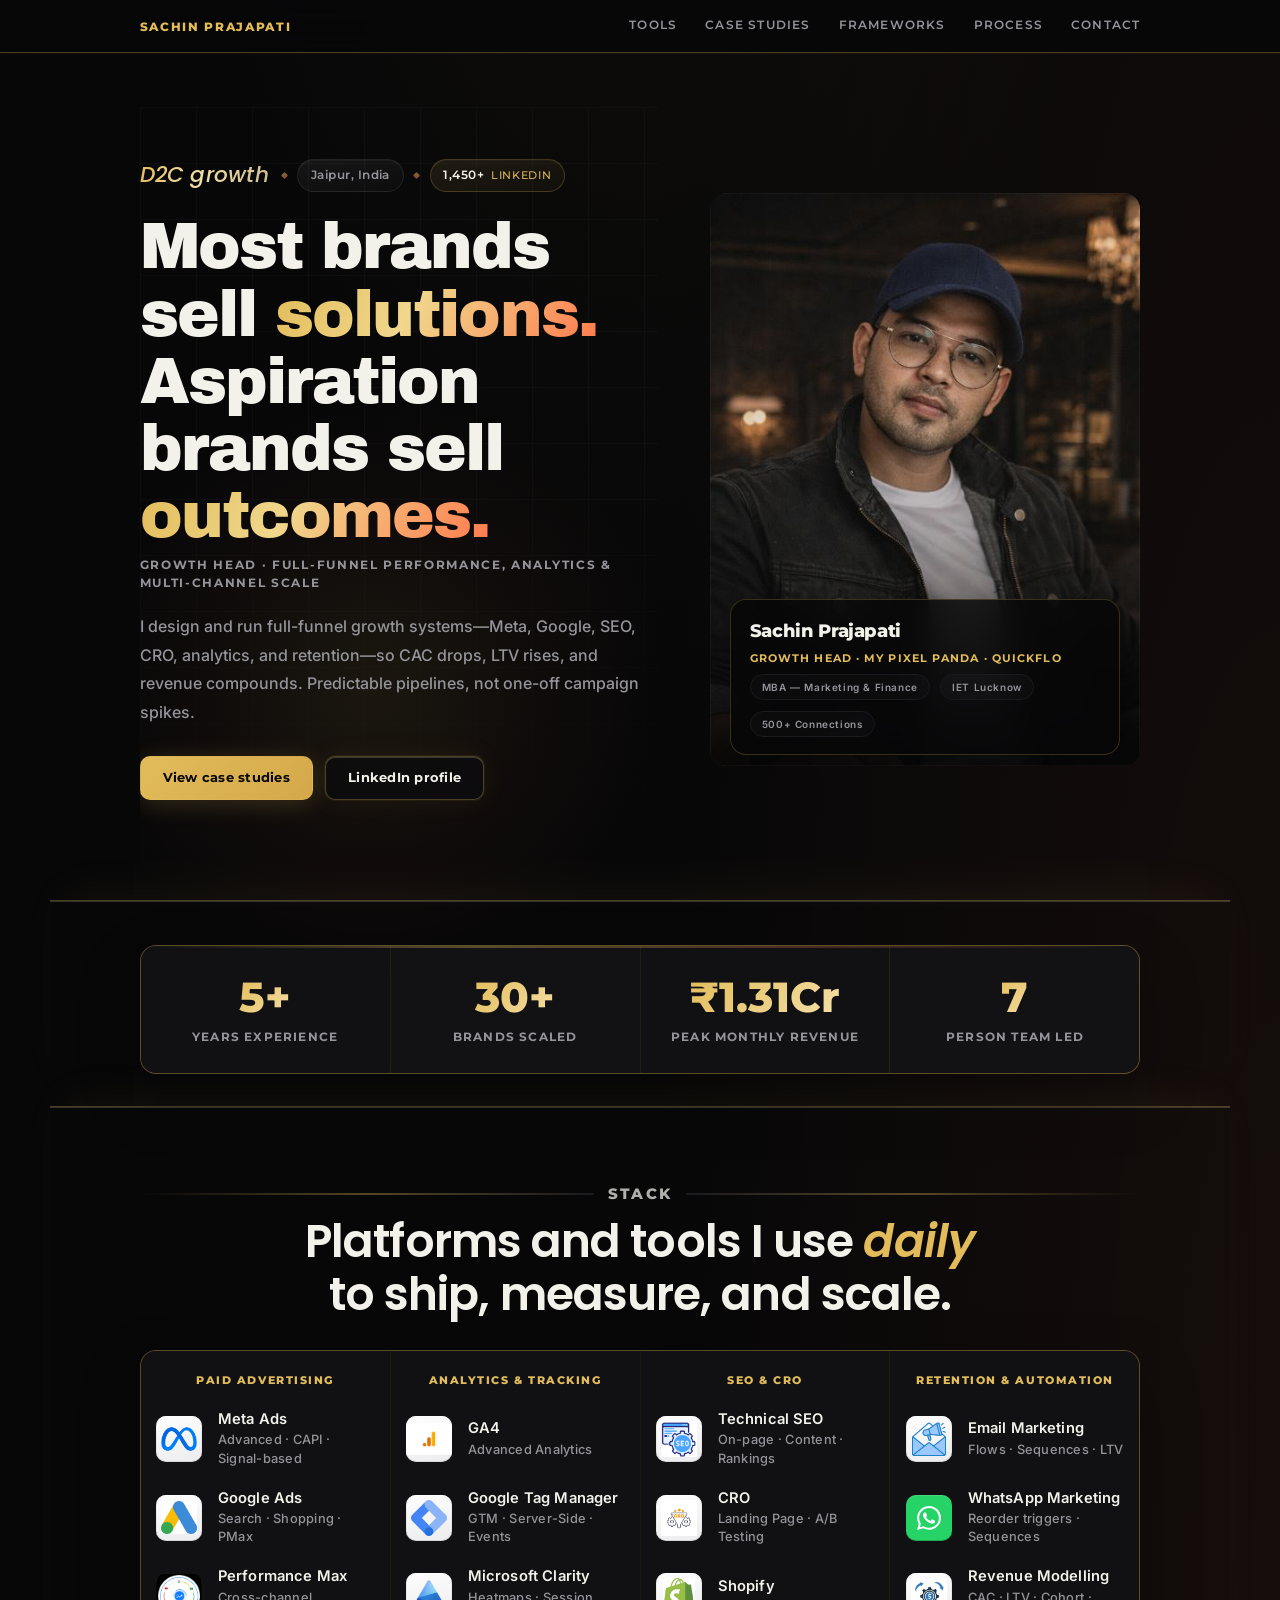
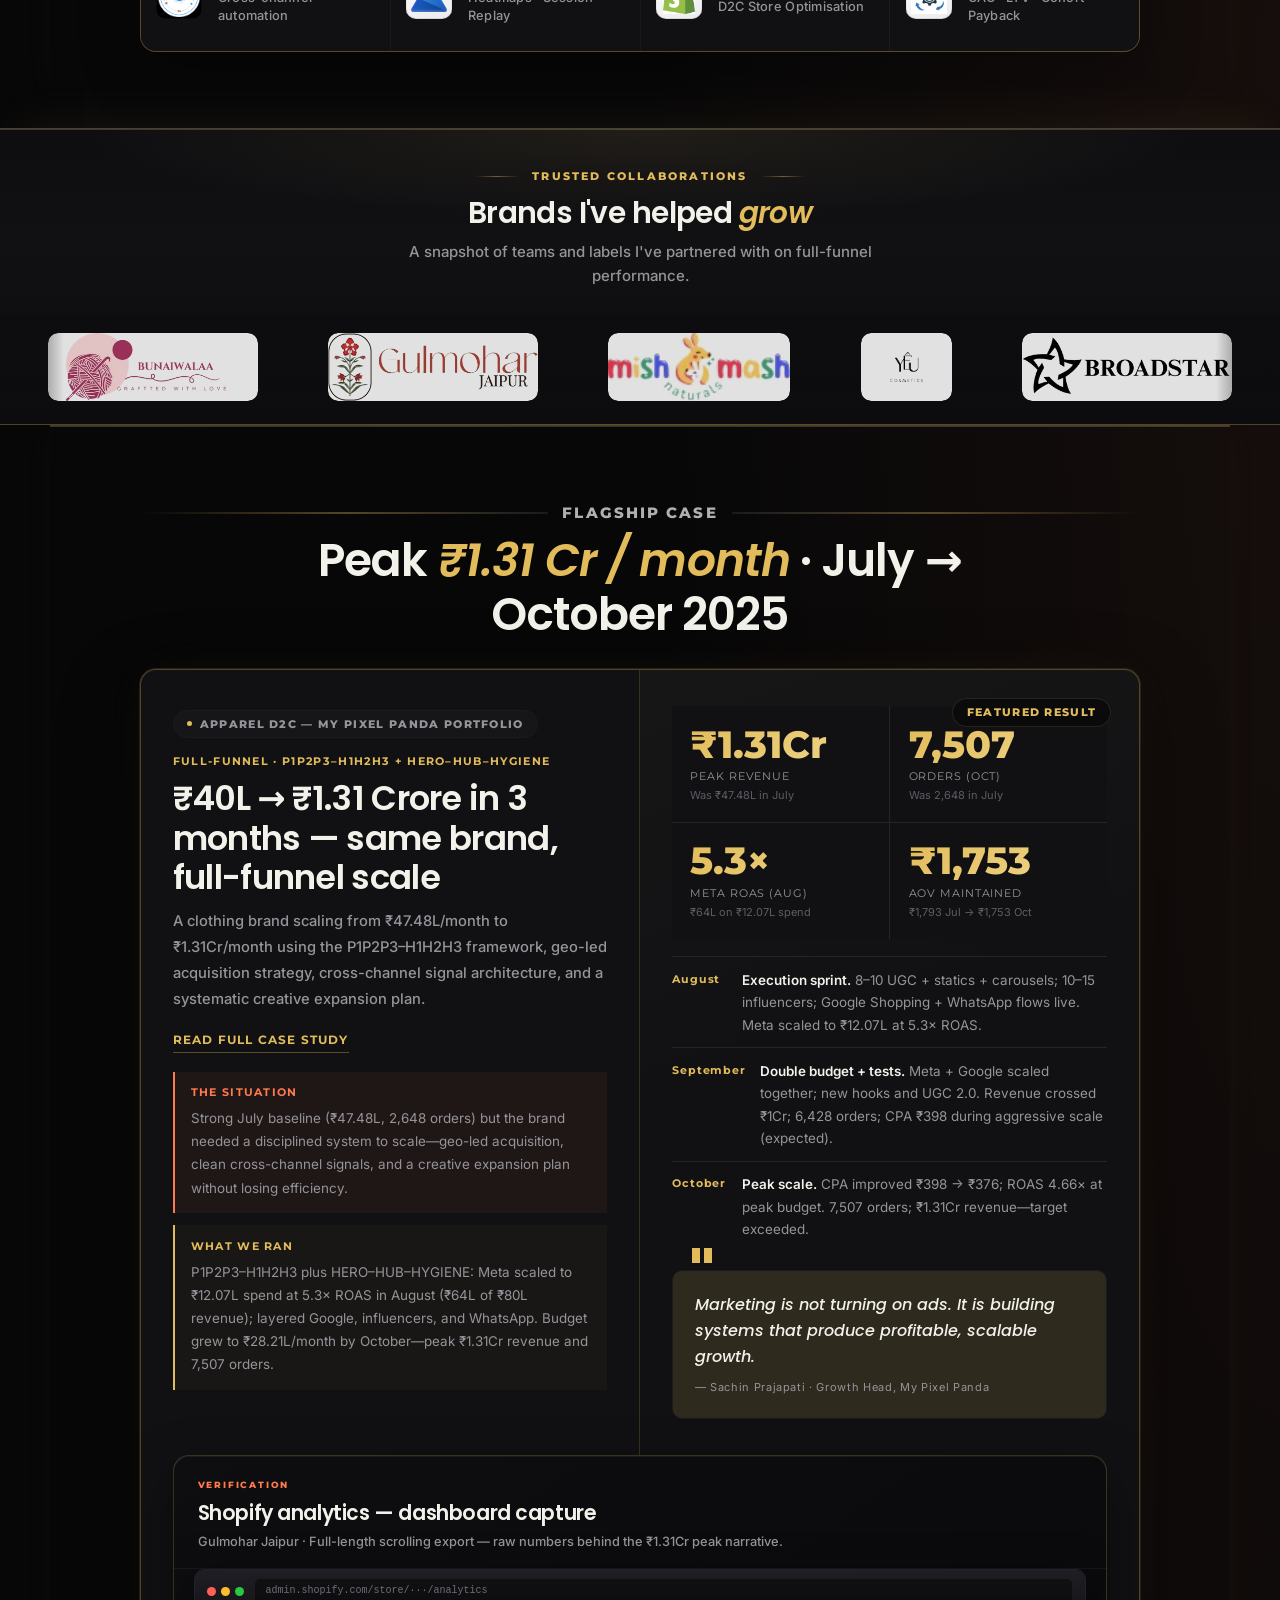
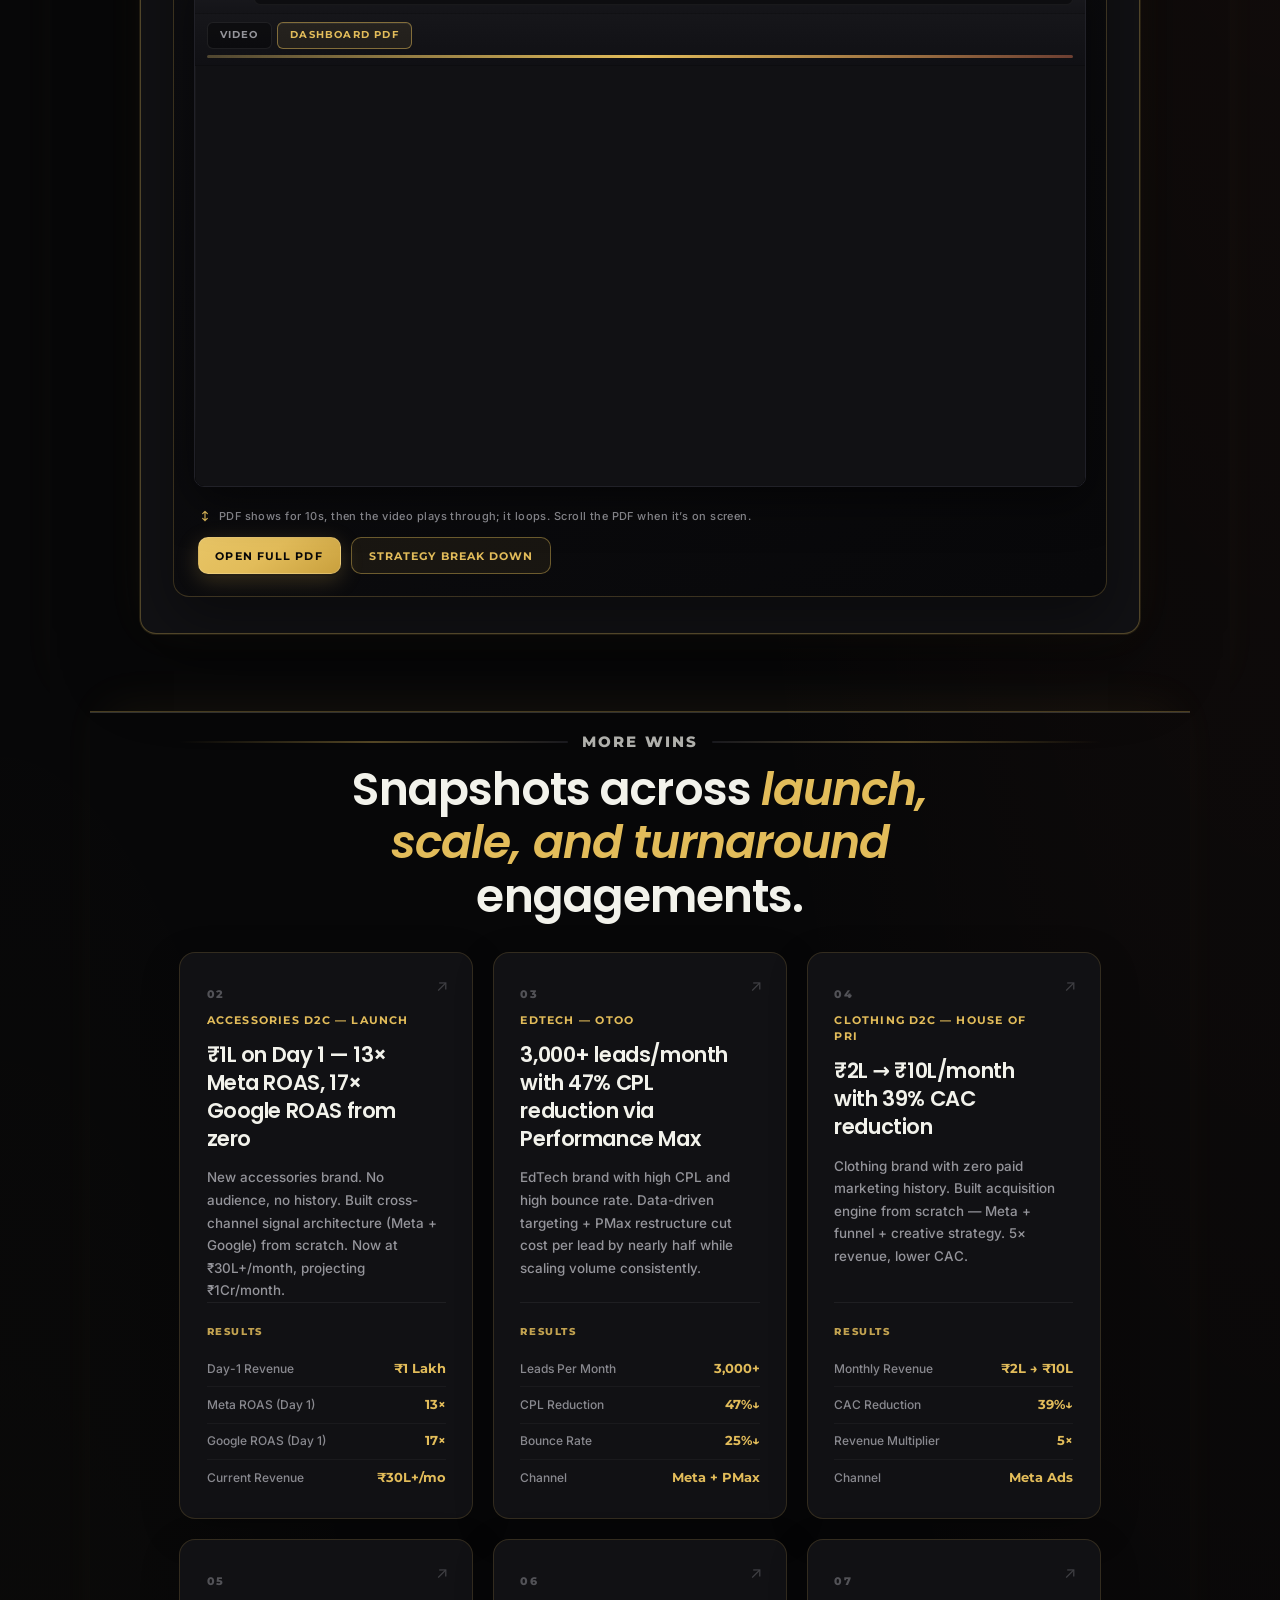
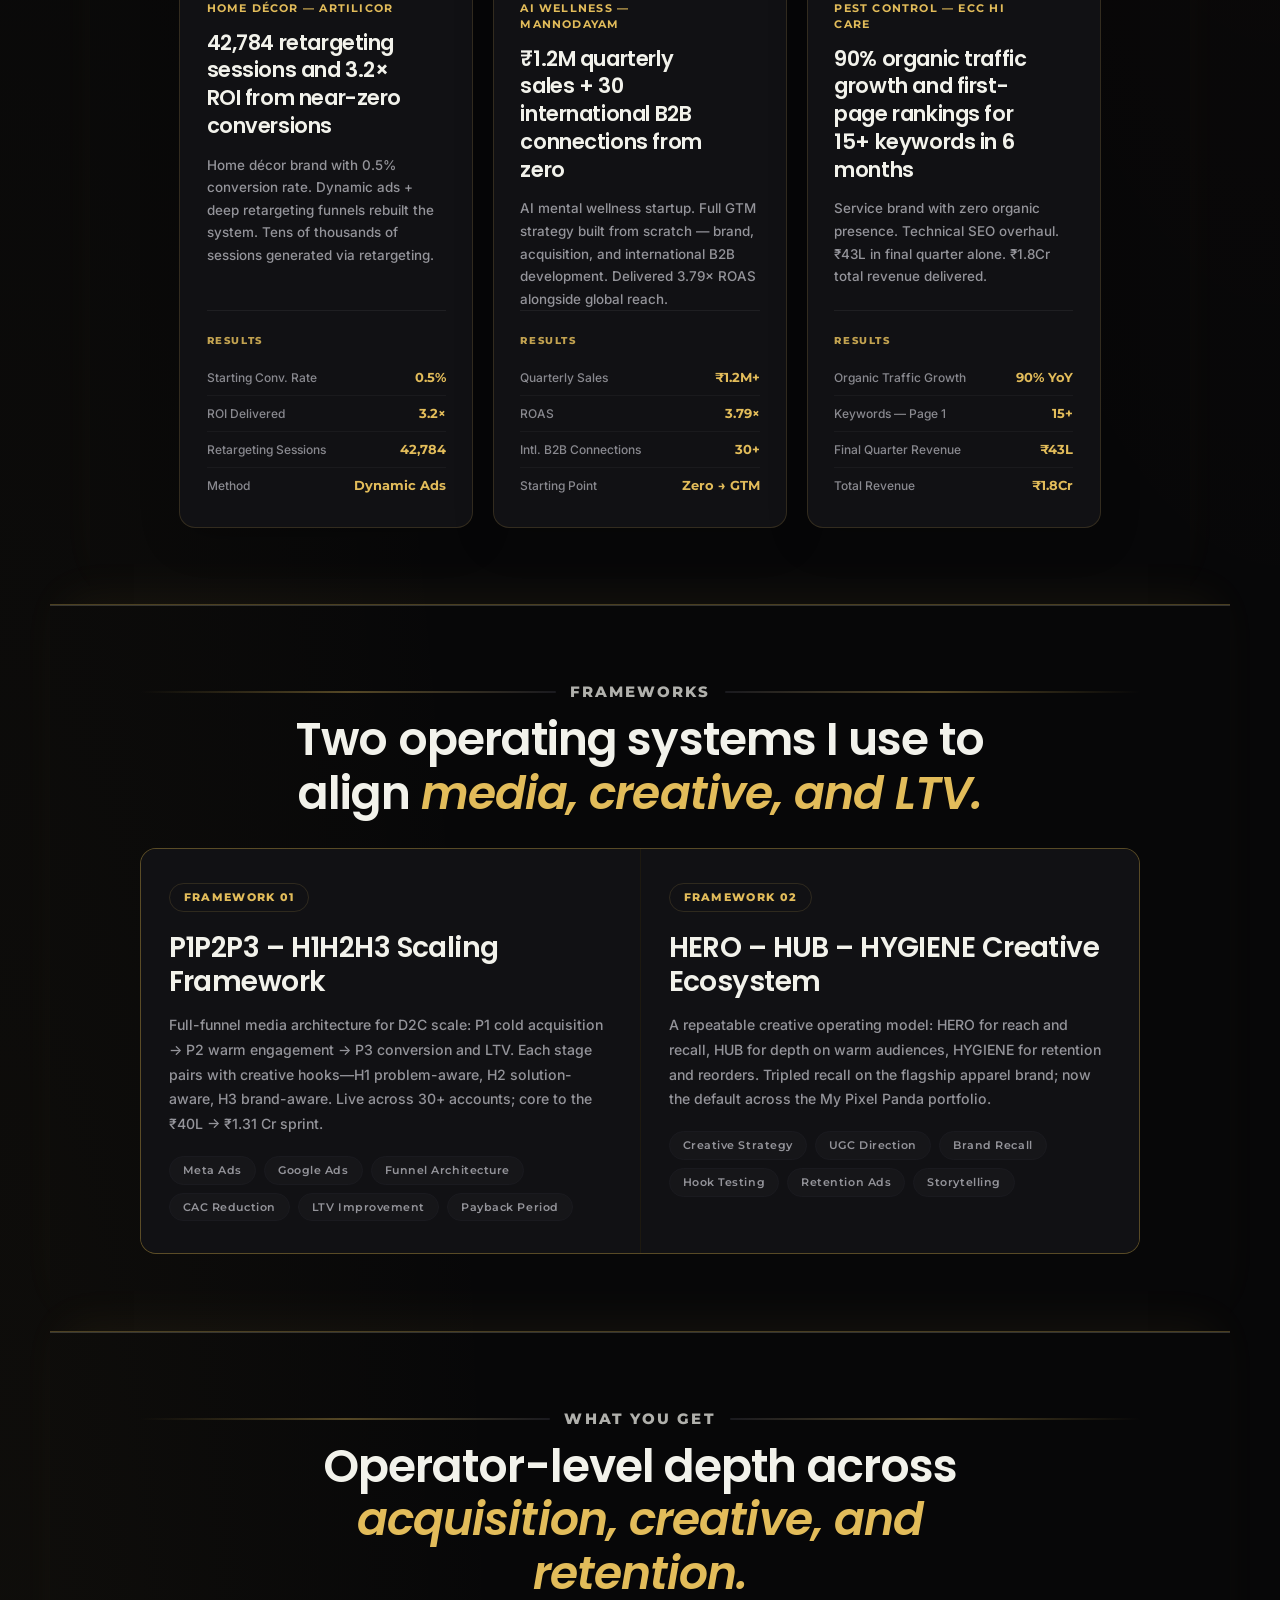
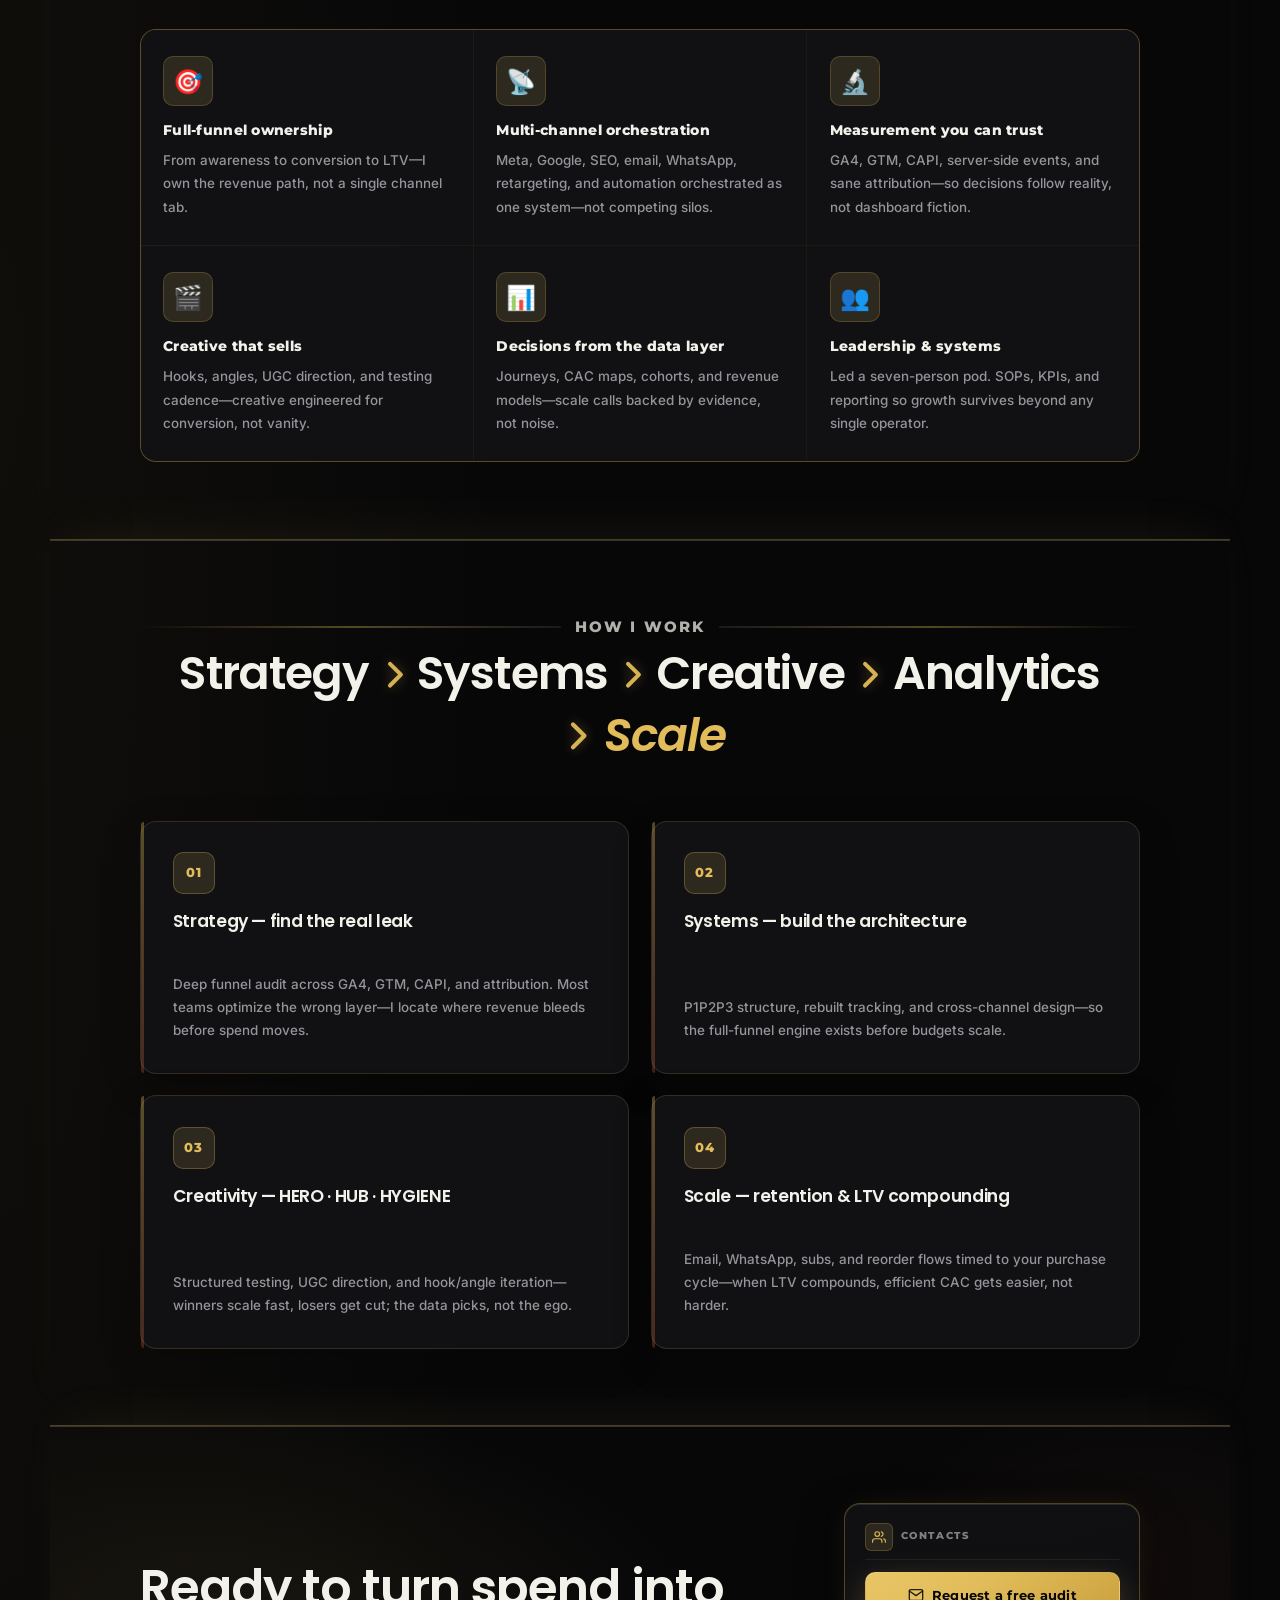
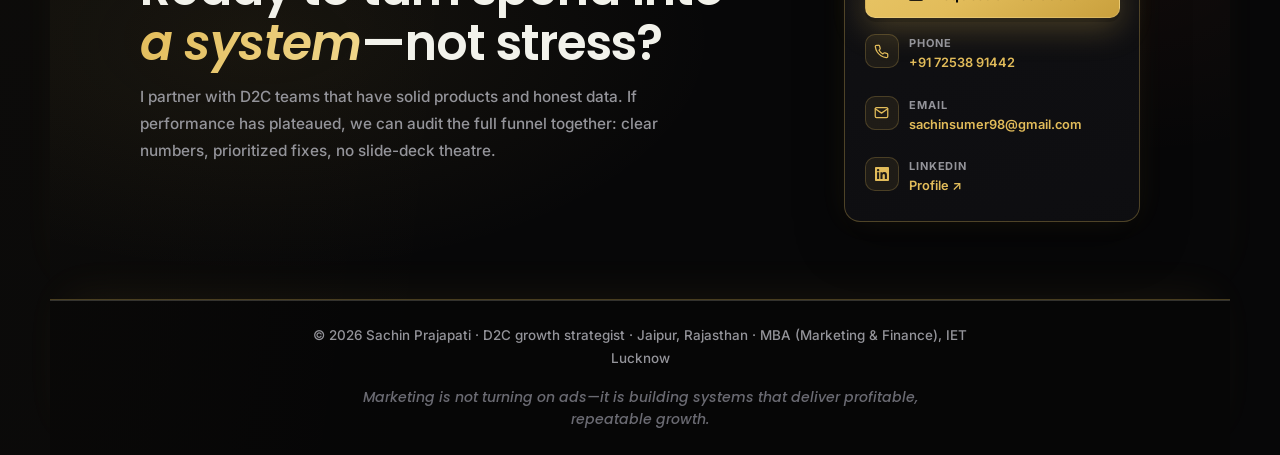
==== commit b240c99e: "portfolio version 7" ====
--- a/index.html
+++ b/index.html
@@ -2,7 +2,7 @@
 <html lang="en">
 <head>
 <meta charset="UTF-8">
-<meta name="viewport" content="width=device-width, initial-scale=1.0">
+<meta name="viewport" content="width=device-width, initial-scale=1.0, viewport-fit=cover">
 <title>Sachin Prajapati · D2C Growth Strategist & Full-Funnel Lead</title>
 <link rel="icon" href="assets/media/images/hero-portrait.jpg" type="image/jpeg">
 <link rel="preconnect" href="https://fonts.googleapis.com">
@@ -264,13 +264,37 @@
           <h3 class="feat-proof-title">Shopify analytics — dashboard capture</h3>
           <p class="feat-proof-caption">Gulmohar Jaipur · Full-length scrolling export — raw numbers behind the ₹1.31Cr peak narrative.</p>
         </div>
-        <div class="feat-proof-dock">
+        <div
+          class="feat-proof-dock"
+          data-proof-carousel
+          data-pdf-phase-ms="10000"
+          data-video-url-bar="proof · walkthrough.mp4"
+          data-pdf-url-bar="admin.shopify.com/store/···/analytics"
+        >
           <div class="feat-proof-chrome">
             <span class="feat-proof-dots" aria-hidden="true"><span></span><span></span><span></span></span>
             <div class="feat-proof-url" aria-hidden="true">admin.shopify.com/store/···/analytics</div>
           </div>
-          <div class="feat-proof-viewport">
-            <iframe class="feat-proof-frame" title="Shopify analytics dashboard export (PDF)" src="assets/media/documents/proof-shopify-dashboard.pdf#toolbar=0&amp;navpanes=0&amp;view=FitW"></iframe>
+          <div class="feat-proof-carousel-meta">
+            <div class="feat-proof-carousel-tabs" role="tablist" aria-label="Verification media">
+              <button type="button" class="feat-proof-tab" role="tab" id="proof-tab-0" aria-selected="false" aria-controls="proof-panel-0" data-carousel-tab="0">Video</button>
+              <button type="button" class="feat-proof-tab feat-proof-tab--active" role="tab" id="proof-tab-1" aria-selected="true" aria-controls="proof-panel-1" data-carousel-tab="1">Dashboard PDF</button>
+            </div>
+            <div class="feat-proof-carousel-progress" aria-hidden="true">
+              <span class="feat-proof-carousel-progress-bar"></span>
+            </div>
+          </div>
+          <div class="feat-proof-viewport feat-proof-viewport--carousel">
+            <div class="feat-proof-track" data-carousel-track style="transform: translateX(-50%)">
+              <div class="feat-proof-slide feat-proof-slide--video" role="tabpanel" id="proof-panel-0" aria-labelledby="proof-tab-0" aria-hidden="true">
+                <video class="feat-proof-video" controls playsinline preload="metadata" src="assets/media/video/video.mp4">
+                  Your browser does not support the video tag.
+                </video>
+              </div>
+              <div class="feat-proof-slide feat-proof-slide--pdf" role="tabpanel" id="proof-panel-1" aria-labelledby="proof-tab-1">
+                <iframe class="feat-proof-frame" title="Shopify analytics dashboard export (PDF)" src="assets/media/documents/proof-shopify-dashboard.pdf#toolbar=0&amp;navpanes=0&amp;view=FitW"></iframe>
+              </div>
+            </div>
           </div>
         </div>
         <div class="feat-proof-actions">
--- a/assets/css/styles.css
+++ b/assets/css/styles.css
@@ -40,7 +40,10 @@
     --font-hero: 'Archivo Black', system-ui, sans-serif;
   }
   *, *::before, *::after { box-sizing: border-box; margin: 0; padding: 0; }
-  html { scroll-behavior: smooth; }
+  html {
+    scroll-behavior: smooth;
+    overflow-x: clip;
+  }
   body {
     background:
       radial-gradient(ellipse 100% 70% at 50% -30%, rgba(226, 188, 90, 0.11), transparent 55%),
@@ -51,14 +54,21 @@
     font-family: var(--font-body);
     font-size: 17px;
     line-height: 1.65;
-    overflow-x: hidden;
+    overflow-x: clip;
     -webkit-font-smoothing: antialiased;
+    overflow-wrap: break-word;
+    word-wrap: break-word;
   }
   ::selection { background: var(--accent-soft); color: var(--text); }
 
   /* NAV */
   nav {
-    position: fixed; top: 0; left: 0; right: 0; z-index: 100;
+    position: fixed;
+    top: 0;
+    left: 0;
+    right: 0;
+    z-index: 100;
+    padding-top: env(safe-area-inset-top, 0);
     border-bottom: 1px solid var(--border-gold);
     box-shadow: 0 1px 0 var(--border-gold-shine), var(--border-gold-glow);
     background: rgba(7, 7, 8, 0.78);
@@ -83,6 +93,10 @@
     letter-spacing: 0.14em;
     color: var(--accent);
     text-transform: uppercase;
+    flex-shrink: 0;
+    max-width: min(100%, 11rem);
+    overflow-wrap: anywhere;
+    line-height: 1.25;
   }
   .nav-links { display: flex; gap: 1.75rem; }
   .nav-links a {
@@ -107,6 +121,7 @@
 
   /* HERO */
   .hero {
+    min-height: 100dvh;
     min-height: 100vh;
     display: grid;
     grid-template-columns: minmax(0, 1fr) minmax(300px, min(40vw, 430px));
@@ -116,9 +131,10 @@
     max-width: var(--layout-max);
     width: 100%;
     margin: 0 auto;
-    padding: 60px var(--layout-pad-x) 0;
+    padding: calc(3.65rem + env(safe-area-inset-top, 0px)) var(--layout-pad-x) 0;
     box-sizing: border-box;
-    overflow: hidden;
+    overflow-x: clip;
+    overflow-y: visible;
   }
   .hero-left {
     padding: clamp(2rem, 5vw, 3.25rem) 0;
@@ -127,7 +143,8 @@
     justify-content: center;
     align-items: flex-start;
     position: relative;
-    overflow: hidden;
+    overflow-x: clip;
+    overflow-y: visible;
     min-width: 0;
   }
   .hero-grid {
@@ -216,6 +233,7 @@
     z-index: 1;
     margin-bottom: 0.4rem;
     letter-spacing: -0.03em;
+    overflow-wrap: anywhere;
   }
   .hero h1 em {
     font-style: normal;
@@ -235,12 +253,14 @@
     z-index: 1;
     line-height: 1.55;
     max-width: 520px;
+    overflow-wrap: break-word;
   }
   .hero-desc {
     font-size: clamp(0.9375rem, 1.25vw, 1.0625rem);
     color: var(--muted);
     line-height: 1.78;
     max-width: 520px;
+    overflow-wrap: break-word;
     position: relative;
     z-index: 1;
     margin-bottom: 1.85rem;
@@ -338,6 +358,7 @@
     border: 1px solid rgba(226, 188, 90, 0.22); border-radius: var(--radius-md);
     background: rgba(7, 7, 8, 0.82); backdrop-filter: blur(16px); padding: 1.1rem 1.15rem;
     box-shadow: 0 12px 40px rgba(0,0,0,0.35);
+    overflow-wrap: break-word;
   }
   .hb-name {
     font-family: var(--font-ui);
@@ -434,9 +455,10 @@
   .stat-val {
     font-family: var(--font-ui);
     font-size: clamp(2rem, 3.8vw, 2.65rem);
-    line-height: 1;
+    line-height: 1.1;
     font-weight: 800;
     background: linear-gradient(135deg, var(--accent) 0%, #f5e0a8 100%);
+    overflow-wrap: anywhere;
     -webkit-background-clip: text;
     background-clip: text;
     -webkit-text-fill-color: transparent;
@@ -452,7 +474,8 @@
     letter-spacing: 0.1em;
     text-transform: uppercase;
     line-height: 1.45;
-    max-width: 12rem;
+    overflow-wrap: break-word;
+    hyphens: auto;
   }
 
   /* TOOLS SECTION */
@@ -505,6 +528,8 @@
     justify-content: center;
     text-align: center;
     line-height: 1.35;
+    overflow-wrap: break-word;
+    hyphens: auto;
   }
   .tool-item {
     display: grid;
@@ -630,6 +655,7 @@
     font-weight: 600;
     line-height: 1.28;
     letter-spacing: 0.01em;
+    overflow-wrap: break-word;
   }
   .tool-sub {
     font-size: clamp(0.75rem, 1vw, 0.8125rem);
@@ -638,6 +664,7 @@
     margin-top: 0.18rem;
     line-height: 1.42;
     letter-spacing: 0.02em;
+    overflow-wrap: break-word;
   }
 
   /* WhatsApp: no raster in icons pack yet — inline SVG on brand tile */
@@ -647,10 +674,10 @@
 
   /* BRAND RIBBON — headline + full-bleed marquee (portfolio-style logo strip) */
   .brand-ribbon-section {
-    width: 100vw;
-    max-width: 100vw;
-    margin-left: calc(50% - 50vw);
-    margin-right: calc(50% - 50vw);
+    width: 100%;
+    max-width: none;
+    margin-left: 0;
+    margin-right: 0;
     position: relative;
     overflow: hidden;
     border-bottom: 1px solid var(--border-gold);
@@ -700,6 +727,7 @@
     line-height: 1.22;
     letter-spacing: -0.02em;
     margin: 0 0 0.55rem;
+    overflow-wrap: anywhere;
   }
   .brand-ribbon__title em {
     font-style: italic;
@@ -715,6 +743,7 @@
     max-width: 32rem;
     margin-left: auto;
     margin-right: auto;
+    overflow-wrap: break-word;
   }
   .brand-ribbon__strip {
     position: relative;
@@ -807,11 +836,14 @@
     color: rgba(242, 242, 235, 0.72);
     margin-bottom: 0.65rem;
     display: flex;
+    flex-wrap: wrap;
     align-items: center;
     justify-content: center;
     gap: 14px;
     text-align: center;
     line-height: 1.35;
+    max-width: 100%;
+    overflow-wrap: break-word;
   }
   .section-label::before,
   .section-label::after {
@@ -839,6 +871,8 @@
     max-width: 44rem;
     text-align: center;
     letter-spacing: -0.02em;
+    overflow-wrap: break-word;
+    hyphens: auto;
   }
   .section-kicker em { font-style: italic; font-weight: 600; color: var(--accent); }
 
@@ -852,12 +886,15 @@
     padding: var(--section-y) var(--layout-pad-x);
   }
   .featured-card {
-    display: grid; grid-template-columns: 1fr 1fr; gap: 0;
+    display: grid;
+    grid-template-columns: 1fr 1fr;
+    gap: 0;
     border: 1px solid var(--border-gold);
     border-radius: var(--radius-md);
     background: var(--card);
     position: relative;
     overflow: hidden;
+    min-width: 0;
     box-shadow:
       0 28px 80px rgba(0, 0, 0, 0.35),
       0 0 0 1px rgba(226, 188, 90, 0.14),
@@ -881,8 +918,20 @@
     backdrop-filter: blur(8px);
     line-height: 1.35;
   }
-  .feat-left { padding: 2.25rem 2rem; border-right: 1px solid rgba(226, 188, 90, 0.18); }
-  .feat-right { padding: 2.25rem 2rem; display: flex; flex-direction: column; gap: 1.1rem; background: linear-gradient(160deg, rgba(226, 188, 90, 0.03) 0%, transparent 45%); }
+  .feat-left {
+    padding: 2.25rem 2rem;
+    border-right: 1px solid rgba(226, 188, 90, 0.18);
+    min-width: 0;
+    overflow-wrap: anywhere;
+  }
+  .feat-right {
+    padding: 2.25rem 2rem;
+    display: flex;
+    flex-direction: column;
+    gap: 1.1rem;
+    background: linear-gradient(160deg, rgba(226, 188, 90, 0.03) 0%, transparent 45%);
+    min-width: 0;
+  }
   .brand-tag {
     font-family: var(--font-ui);
     display: inline-flex;
@@ -918,6 +967,7 @@
     margin-bottom: 0.75rem;
     font-weight: 600;
     letter-spacing: -0.02em;
+    overflow-wrap: anywhere;
   }
   .case-desc {
     font-size: clamp(0.875rem, 1.15vw, 0.9375rem);
@@ -925,6 +975,7 @@
     line-height: 1.75;
     margin-bottom: 0.75rem;
     font-weight: 500;
+    overflow-wrap: break-word;
   }
   .featured-case-link {
     display: inline-flex;
@@ -971,7 +1022,7 @@
   .metric-box { background: var(--card); padding: 1.2rem 1.15rem; }
   .metric-val {
     font-family: var(--font-ui);
-    font-size: 2.35rem;
+    font-size: clamp(1.5rem, 6.5vw, 2.35rem);
     line-height: 1;
     font-weight: 800;
     background: linear-gradient(135deg, var(--accent), #f0d78c);
@@ -990,12 +1041,14 @@
     margin-top: 6px;
     text-transform: uppercase;
     line-height: 1.35;
+    overflow-wrap: break-word;
   }
   .metric-base {
     font-size: clamp(0.625rem, 0.95vw, 0.6875rem);
     color: #5c5c64;
     margin-top: 4px;
     line-height: 1.35;
+    overflow-wrap: break-word;
   }
   .timeline { display: flex; flex-direction: column; }
   .tl-item { display: flex; gap: 0.9rem; padding: 0.7rem 0; border-top: 1px solid var(--border); align-items: flex-start; }
@@ -1014,6 +1067,8 @@
     font-size: clamp(0.8125rem, 1.05vw, 0.875rem);
     color: var(--muted);
     line-height: 1.68;
+    min-width: 0;
+    overflow-wrap: break-word;
   }
   .tl-text strong { color: var(--text); font-weight: 600; }
   .qt-box { border: 1px solid var(--border-soft); border-radius: var(--radius-sm); padding: 1.35rem; position: relative; background: var(--accent-soft); margin-top: auto; }
@@ -1092,6 +1147,7 @@
     line-height: 1.65;
     max-width: 44rem;
     font-weight: 500;
+    overflow-wrap: break-word;
   }
   .feat-proof-dock {
     position: relative;
@@ -1139,15 +1195,16 @@
     border-radius: 6px;
     background: rgba(0, 0, 0, 0.4);
     border: 1px solid rgba(255, 255, 255, 0.05);
-    white-space: nowrap;
-    overflow: hidden;
-    text-overflow: ellipsis;
+    white-space: normal;
+    overflow: visible;
+    word-break: break-word;
+    line-height: 1.35;
   }
   .feat-proof-viewport {
     position: relative;
     background: #070708;
   }
-  .feat-proof-viewport::after {
+  .feat-proof-viewport:not(.feat-proof-viewport--carousel)::after {
     content: '';
     position: absolute;
     left: 0;
@@ -1158,10 +1215,124 @@
     pointer-events: none;
     z-index: 2;
   }
+  .feat-proof-viewport--carousel {
+    overflow: hidden;
+    -webkit-overflow-scrolling: touch;
+    touch-action: pan-y;
+    min-height: 0;
+  }
+  .feat-proof-carousel-meta {
+    padding: 0.5rem 0.75rem 0.45rem;
+    background: linear-gradient(180deg, #16161a 0%, #101014 100%);
+    border-bottom: 1px solid rgba(0, 0, 0, 0.4);
+  }
+  .feat-proof-carousel-tabs {
+    display: flex;
+    gap: 0.35rem;
+    flex-wrap: wrap;
+    margin-bottom: 0.4rem;
+  }
+  .feat-proof-tab {
+    font-family: var(--font-ui);
+    font-size: 0.625rem;
+    font-weight: 700;
+    letter-spacing: 0.12em;
+    text-transform: uppercase;
+    padding: 0.4rem 0.75rem;
+    border-radius: 6px;
+    border: 1px solid rgba(255, 255, 255, 0.08);
+    background: rgba(0, 0, 0, 0.35);
+    color: var(--muted);
+    cursor: pointer;
+    white-space: normal;
+    text-align: center;
+    overflow-wrap: break-word;
+    line-height: 1.25;
+    max-width: 100%;
+    transition:
+      color 0.2s var(--ease-out),
+      border-color 0.2s,
+      background 0.2s,
+      box-shadow 0.2s;
+  }
+  .feat-proof-tab:hover {
+    color: var(--text);
+    border-color: rgba(226, 188, 90, 0.35);
+  }
+  .feat-proof-tab--active {
+    color: var(--accent);
+    border-color: rgba(226, 188, 90, 0.5);
+    background: rgba(226, 188, 90, 0.08);
+    box-shadow: inset 0 1px 0 rgba(255, 250, 224, 0.06);
+  }
+  .feat-proof-carousel-progress {
+    --feat-proof-carousel-ms: 10000ms;
+    height: 3px;
+    border-radius: 2px;
+    background: rgba(255, 255, 255, 0.06);
+    overflow: hidden;
+  }
+  .feat-proof-carousel-progress-bar {
+    display: block;
+    height: 100%;
+    width: 100%;
+    transform-origin: left center;
+    transform: scaleX(0);
+    background: linear-gradient(90deg, rgba(226, 188, 90, 0.25), var(--accent), rgba(255, 122, 77, 0.35));
+  }
+  .feat-proof-carousel-progress-bar.feat-proof-carousel-progress-bar--tick {
+    animation: featProofCarouselProgress var(--feat-proof-carousel-ms, 5000ms) linear forwards;
+  }
+  @keyframes featProofCarouselProgress {
+    from {
+      transform: scaleX(0);
+    }
+    to {
+      transform: scaleX(1);
+    }
+  }
+  @media (prefers-reduced-motion: reduce) {
+    .feat-proof-carousel-progress-bar.feat-proof-carousel-progress-bar--tick {
+      animation: none;
+      transform: scaleX(0.5);
+      opacity: 0.5;
+    }
+    .feat-proof-track {
+      transition: none !important;
+    }
+  }
+  .feat-proof-track {
+    display: flex;
+    width: 200%;
+    transition: transform 0.5s var(--ease-out);
+    will-change: transform;
+  }
+  .feat-proof-slide {
+    flex: 0 0 50%;
+    width: 50%;
+    min-width: 0;
+    background: #070708;
+  }
+  .feat-proof-slide--pdf {
+    -webkit-overflow-scrolling: touch;
+    min-height: 260px;
+  }
+  .feat-proof-video {
+    display: block;
+    width: 100%;
+    min-height: 260px;
+    height: clamp(280px, min(48dvh, 52vw), 420px);
+    max-height: min(70dvh, 520px);
+    object-fit: contain;
+    object-position: center center;
+    background: #000;
+  }
   .feat-proof-frame {
     display: block;
     width: 100%;
-    height: clamp(220px, 40vw, 380px);
+    min-height: 260px;
+    height: clamp(280px, min(48dvh, 52vw), 420px);
+    max-height: min(70dvh, 520px);
     border: 0;
     background: #111114;
   }
@@ -1175,12 +1346,15 @@
   }
   .feat-proof-hint {
     display: inline-flex;
+    flex-wrap: wrap;
     align-items: center;
     gap: 0.45rem;
     font-size: clamp(0.625rem, 0.9vw, 0.6875rem);
     color: var(--muted);
     letter-spacing: 0.04em;
     font-weight: 500;
+    max-width: 100%;
+    overflow-wrap: break-word;
   }
   .feat-proof-hint-ic {
     flex-shrink: 0;
@@ -1214,7 +1388,9 @@
       background 0.2s,
       color 0.2s,
       border-color 0.2s;
-    white-space: nowrap;
+    white-space: normal;
+    text-align: center;
+    overflow-wrap: anywhere;
   }
   .feat-proof-data:hover {
     transform: translateY(-2px);
@@ -1244,7 +1420,9 @@
       0 2px 0 rgba(0, 0, 0, 0.14),
       0 6px 22px rgba(226, 188, 90, 0.22);
     transition: transform 0.2s var(--ease-out), filter 0.2s, box-shadow 0.2s;
-    white-space: nowrap;
+    white-space: normal;
+    text-align: center;
+    overflow-wrap: anywhere;
   }
   .feat-proof-open:hover {
     transform: translateY(-2px);
@@ -1282,7 +1460,8 @@
     display: flex;
     flex-direction: column;
     position: relative;
-    overflow: hidden;
+    overflow-x: clip;
+    overflow-y: visible;
     box-shadow: 0 12px 40px rgba(0, 0, 0, 0.2);
     transition: background 0.3s var(--ease-out), transform 0.3s var(--ease-out), border-color 0.3s var(--ease-out), box-shadow 0.3s var(--ease-out);
     cursor: default;
@@ -1326,6 +1505,7 @@
     margin-bottom: 0.75rem;
     line-height: 1.45;
     max-width: calc(100% - 2.25rem);
+    overflow-wrap: break-word;
   }
   .cc-title {
     font-family: var(--font-title);
@@ -1335,6 +1515,7 @@
     font-weight: 600;
     letter-spacing: -0.02em;
     padding-right: 1.75rem;
+    overflow-wrap: anywhere;
   }
   .cc-desc {
     font-size: clamp(0.8125rem, 1.05vw, 0.875rem);
@@ -1343,6 +1524,7 @@
     margin-bottom: 0;
     font-weight: 500;
     flex-grow: 0;
+    overflow-wrap: break-word;
   }
   .cc-metrics {
     display: flex;
@@ -1379,6 +1561,8 @@
     color: rgba(148, 148, 154, 0.92);
     line-height: 1.45;
     font-weight: 500;
+    min-width: 0;
+    overflow-wrap: break-word;
   }
   .cc-val {
     font-family: var(--font-ui);
@@ -1387,7 +1571,9 @@
     color: var(--accent);
     text-align: right;
     line-height: 1.35;
-    white-space: nowrap;
+    white-space: normal;
+    overflow-wrap: anywhere;
+    max-width: 100%;
   }
 
   /* FRAMEWORKS */
@@ -1426,6 +1612,7 @@
     font-weight: 600;
     line-height: 1.2;
     letter-spacing: -0.02em;
+    overflow-wrap: anywhere;
   }
   .fw-desc {
     font-size: clamp(0.875rem, 1.1vw, 0.9375rem);
@@ -1565,7 +1752,8 @@
     display: flex;
     flex-direction: column;
     box-shadow: 0 12px 40px rgba(0, 0, 0, 0.18);
-    overflow: hidden;
+    overflow-x: clip;
+    overflow-y: visible;
     transition:
       background 0.35s var(--ease-out),
       transform 0.35s var(--ease-out),
@@ -1635,6 +1823,7 @@
     letter-spacing: -0.02em;
     line-height: 1.28;
     flex-shrink: 0;
+    overflow-wrap: anywhere;
   }
   .ps-desc {
     position: relative;
@@ -1646,6 +1835,7 @@
     margin-top: auto;
     padding-top: 0.35rem;
     flex-shrink: 0;
+    overflow-wrap: break-word;
   }
 
   /* WHAT I BRING */
@@ -1683,6 +1873,7 @@
     margin-bottom: 0.6rem;
     letter-spacing: 0.02em;
     line-height: 1.35;
+    overflow-wrap: anywhere;
   }
   .bring-desc {
     font-size: clamp(0.8125rem, 1.05vw, 0.875rem);
@@ -1719,6 +1910,7 @@
     line-height: 1.12;
     font-weight: 600;
     letter-spacing: -0.02em;
+    overflow-wrap: anywhere;
   }
   .cta-title em {
     font-style: italic;
@@ -1742,7 +1934,9 @@
     background: linear-gradient(145deg, #e8c566 0%, var(--accent) 42%, #c9a03d 100%);
     color: var(--bg);
     border: 1px solid rgba(255, 255, 255, 0.12);
-    white-space: nowrap;
+    white-space: normal;
+    text-align: center;
+    overflow-wrap: anywhere;
     transition: transform 0.25s var(--ease-out), box-shadow 0.25s var(--ease-out), filter 0.25s;
     box-shadow:
       0 4px 0 rgba(0, 0, 0, 0.18),
@@ -1916,6 +2110,7 @@
     font-weight: 500;
     max-width: 42rem;
     line-height: 1.7;
+    overflow-wrap: break-word;
   }
   .footer-quote {
     font-family: var(--font-title);
@@ -1926,6 +2121,7 @@
     max-width: 38rem;
     text-align: center;
     line-height: 1.6;
+    overflow-wrap: break-word;
   }
 
   /* Gold-toned rules between major content blocks */
@@ -1956,17 +2152,44 @@
 
   @media (max-width: 980px) {
     :root {
-      --layout-pad-x: clamp(1.5rem, 5vw, 2.25rem);
-    }
-    .nav-inner { padding: 1rem var(--layout-pad-x); }
-    .nav-links { display: none; }
+      --layout-pad-x: clamp(1.25rem, 4.5vw, 2.25rem);
+    }
+    .nav-inner {
+      padding: 1rem var(--layout-pad-x);
+      flex-wrap: wrap;
+      gap: 0.75rem 1rem;
+    }
+    .nav-links {
+      display: flex;
+      flex-wrap: nowrap;
+      flex: 1 1 100%;
+      gap: 0.85rem 1.15rem;
+      overflow-x: auto;
+      overflow-y: hidden;
+      -webkit-overflow-scrolling: touch;
+      overscroll-behavior-x: contain;
+      max-width: 100%;
+      justify-content: flex-start;
+      scrollbar-width: thin;
+      padding: 0 0 2px;
+    }
+    .nav-links::-webkit-scrollbar {
+      height: 3px;
+    }
+    .nav-links::-webkit-scrollbar-thumb {
+      background: rgba(226, 188, 90, 0.35);
+      border-radius: 3px;
+    }
+    .nav-links a {
+      flex-shrink: 0;
+    }
     .section-kicker { margin-bottom: 1.25rem; }
     .hero {
       grid-template-columns: 1fr;
       max-width: none;
       align-items: stretch;
       column-gap: 0;
-      padding: 60px var(--layout-pad-x) 0;
+      padding: calc(3.65rem + env(safe-area-inset-top, 0px)) var(--layout-pad-x) 0;
     }
     .hero-left {
       padding: 4.5rem 0 2.5rem;
@@ -1986,7 +2209,6 @@
     }
     .stats-bar { grid-template-columns: repeat(2, minmax(0, 1fr)); }
     .stat-item { min-height: 6rem; padding: 1.35rem 0.85rem; }
-    .stat-label { max-width: 9rem; }
     .tools-grid {
       grid-template-columns: repeat(2, minmax(0, 1fr));
       grid-template-rows: none;
@@ -2012,9 +2234,32 @@
       border-bottom: none;
     }
     .featured-card { grid-template-columns: 1fr; }
-    .feat-left { border-right: none; border-bottom: 1px solid var(--border-gold); }
-    .feat-proof { padding: 0 1.25rem 1.65rem; }
-    .feat-proof-dock { margin: 0 1rem 1rem; }
+    .feat-badge {
+      position: relative;
+      top: auto;
+      right: auto;
+      margin: 1.1rem 1.15rem 0;
+      align-self: flex-start;
+    }
+    .feat-left {
+      border-right: none;
+      border-bottom: 1px solid var(--border-gold);
+      padding: 1.35rem 1.25rem 1.5rem;
+    }
+    .feat-right {
+      padding: 1.35rem 1.25rem 1.5rem;
+    }
+    .feat-proof { padding: 0 0.5rem 1.25rem; }
+    .feat-proof-dock {
+      margin: 0 0.5rem 0.85rem;
+    }
+    .feat-proof-head {
+      padding: 1.1rem 1rem 0.85rem;
+    }
+    .feat-proof-chrome {
+      flex-wrap: wrap;
+      row-gap: 0.45rem;
+    }
     .feat-proof-actions {
       flex-direction: column;
       align-items: stretch;
@@ -2068,6 +2313,12 @@
       text-align: left;
     }
     footer { padding: 1.75rem var(--layout-pad-x); }
+  }
+
+  @media (max-width: 560px) {
+    .tools-grid {
+      grid-template-columns: 1fr;
+    }
   }
 
   @media (max-width: 640px) {
@@ -2080,6 +2331,26 @@
     .ps {
       height: auto;
       min-height: clamp(13.5rem, 46vw, 16.5rem);
+    }
+    .section-kicker {
+      padding-left: 0.15rem;
+      padding-right: 0.15rem;
+      hyphens: auto;
+    }
+    .feat-proof-video,
+    .feat-proof-frame {
+      min-height: 280px;
+      height: clamp(300px, 56dvh, 520px);
+      max-height: min(78dvh, 580px);
+    }
+    .feat-proof-actions {
+      padding-left: 1rem;
+      padding-right: 1rem;
+    }
+    .qt-box::before {
+      font-size: clamp(2.75rem, 12vw, 3.5rem);
+      top: -1.15rem;
+      left: 0.5rem;
     }
   }
 
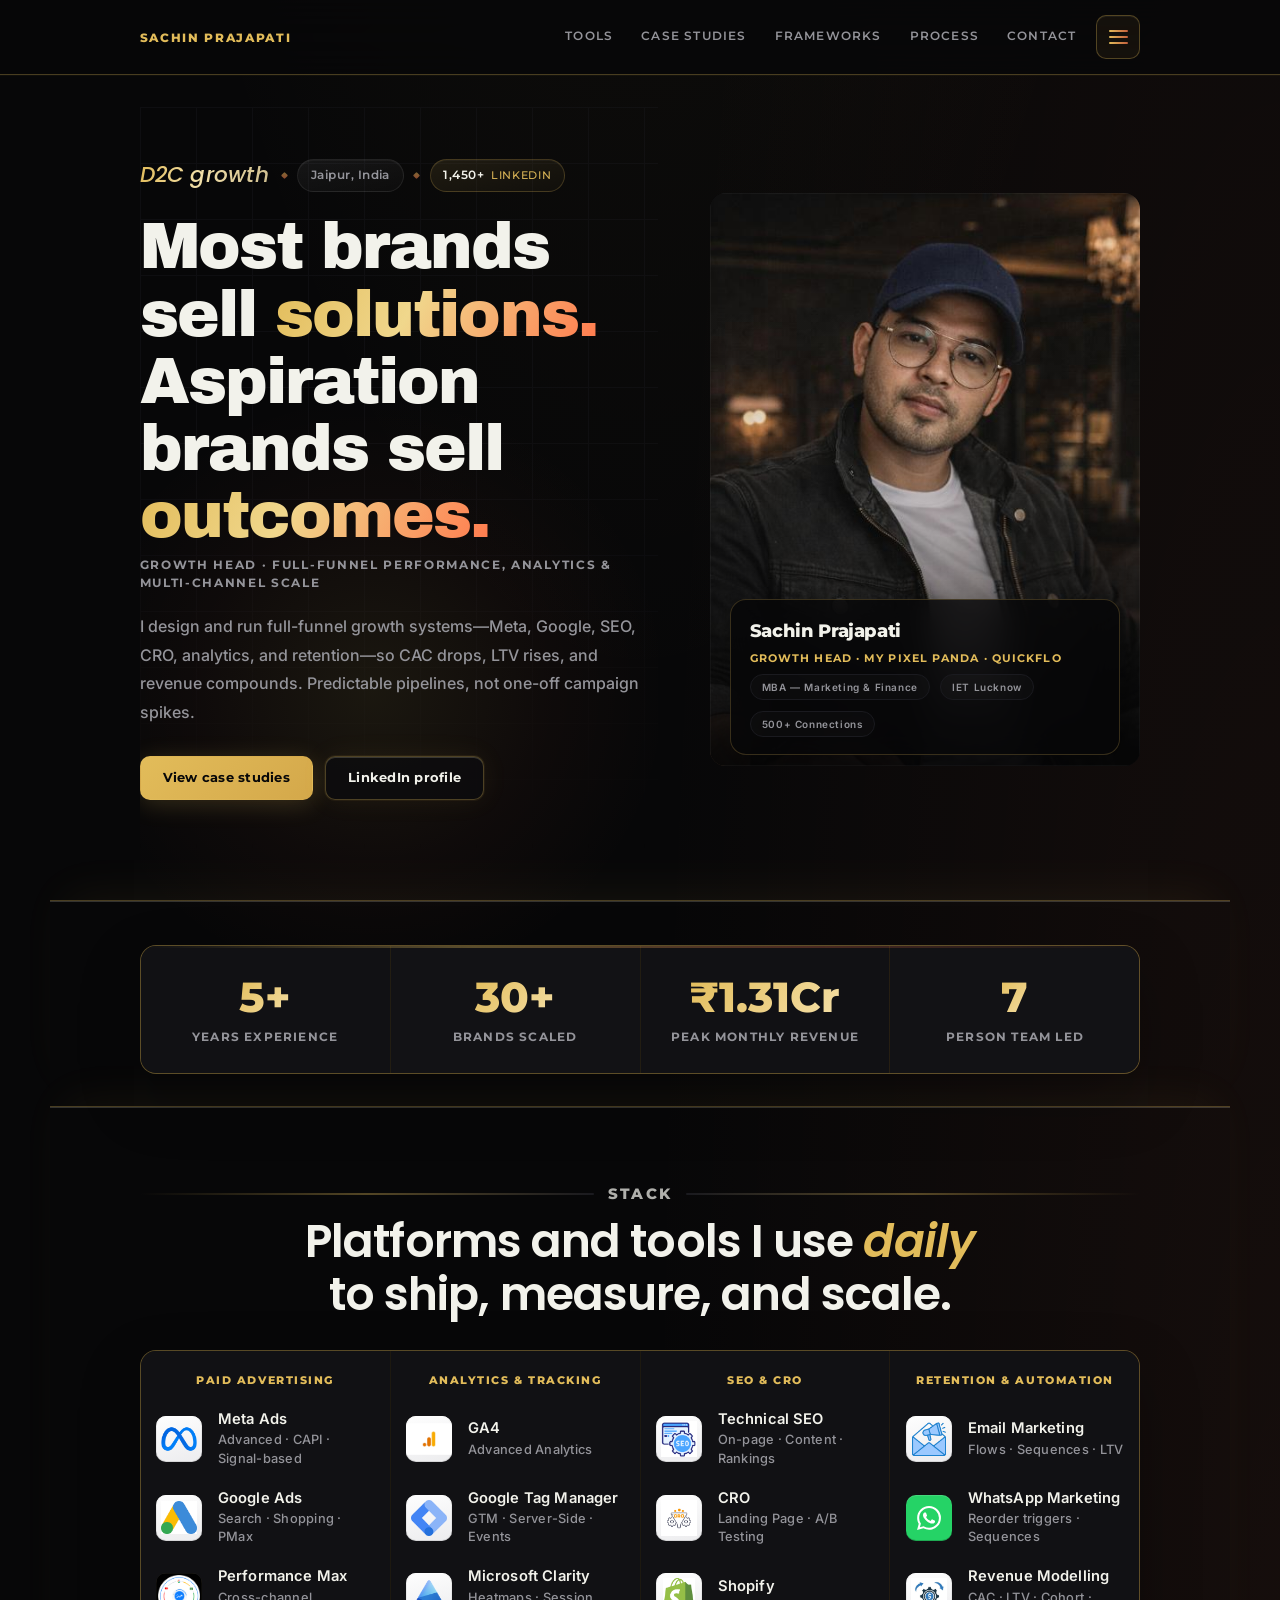
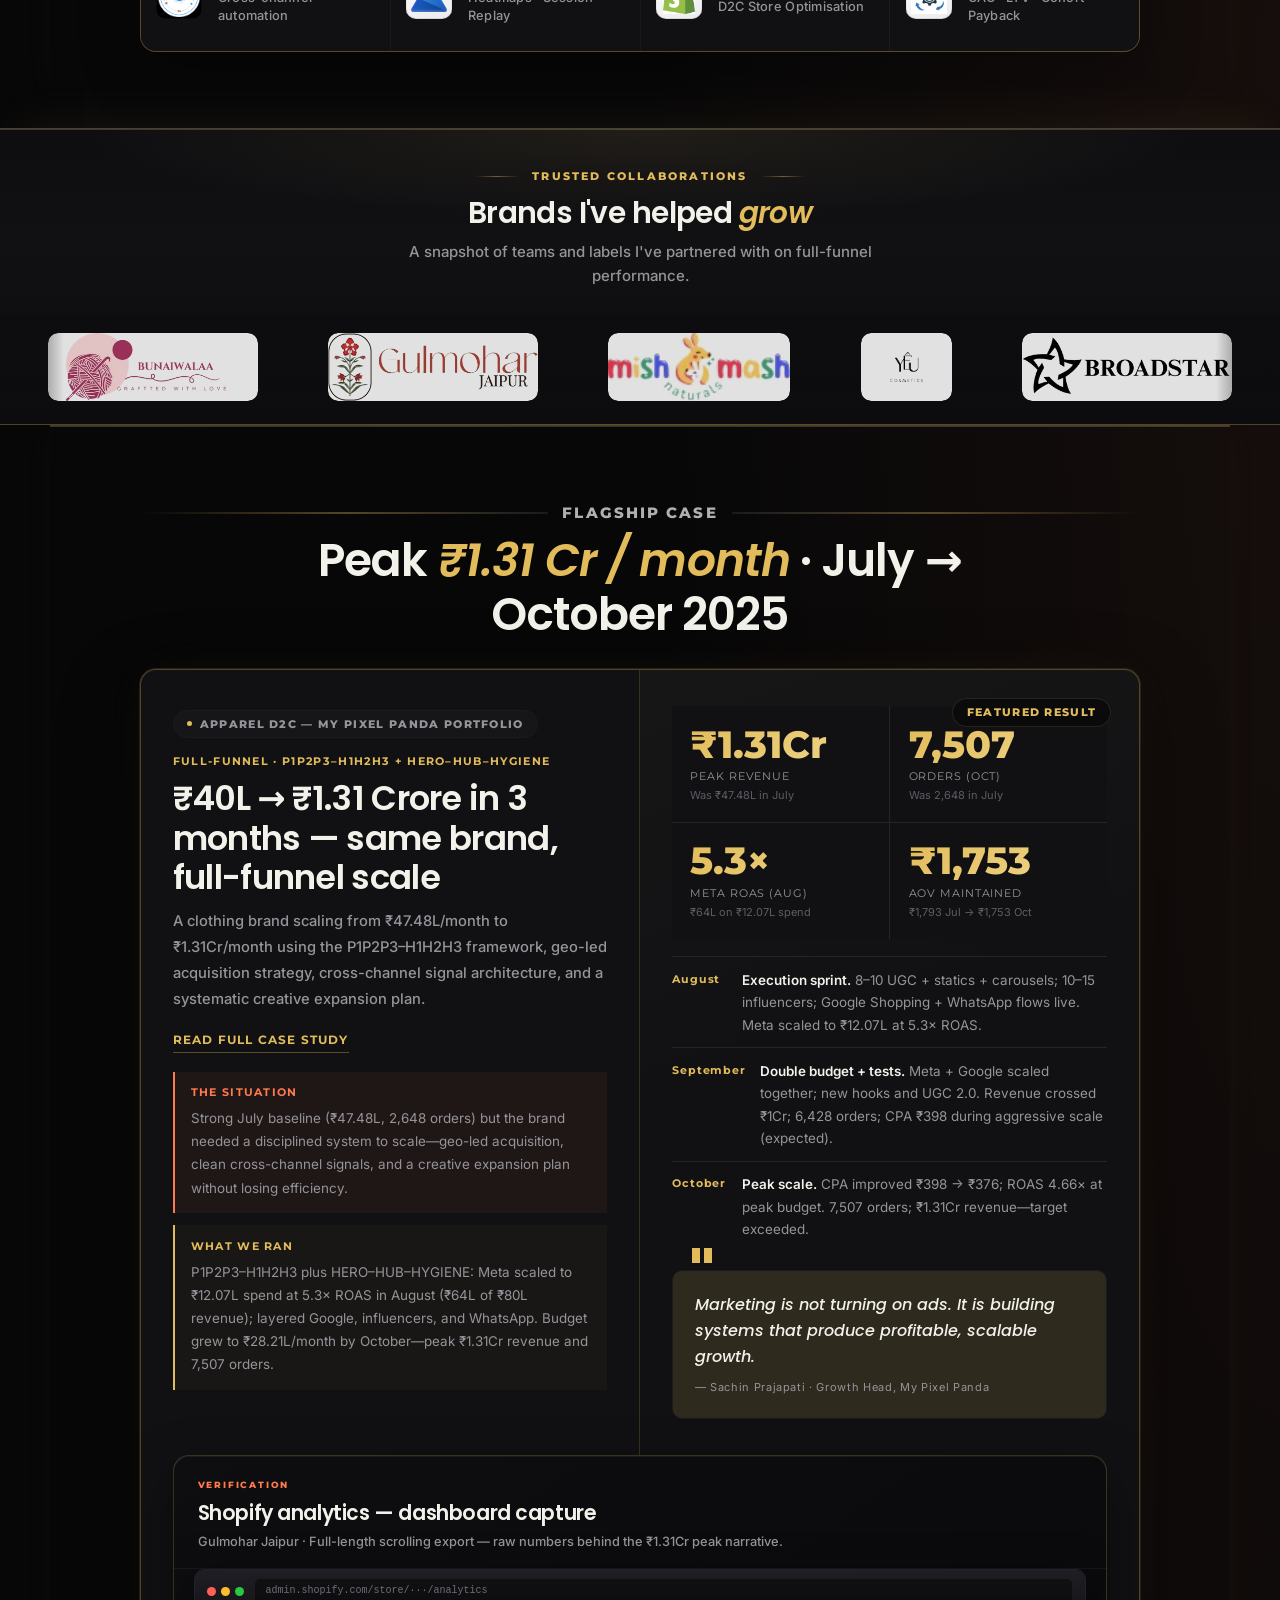
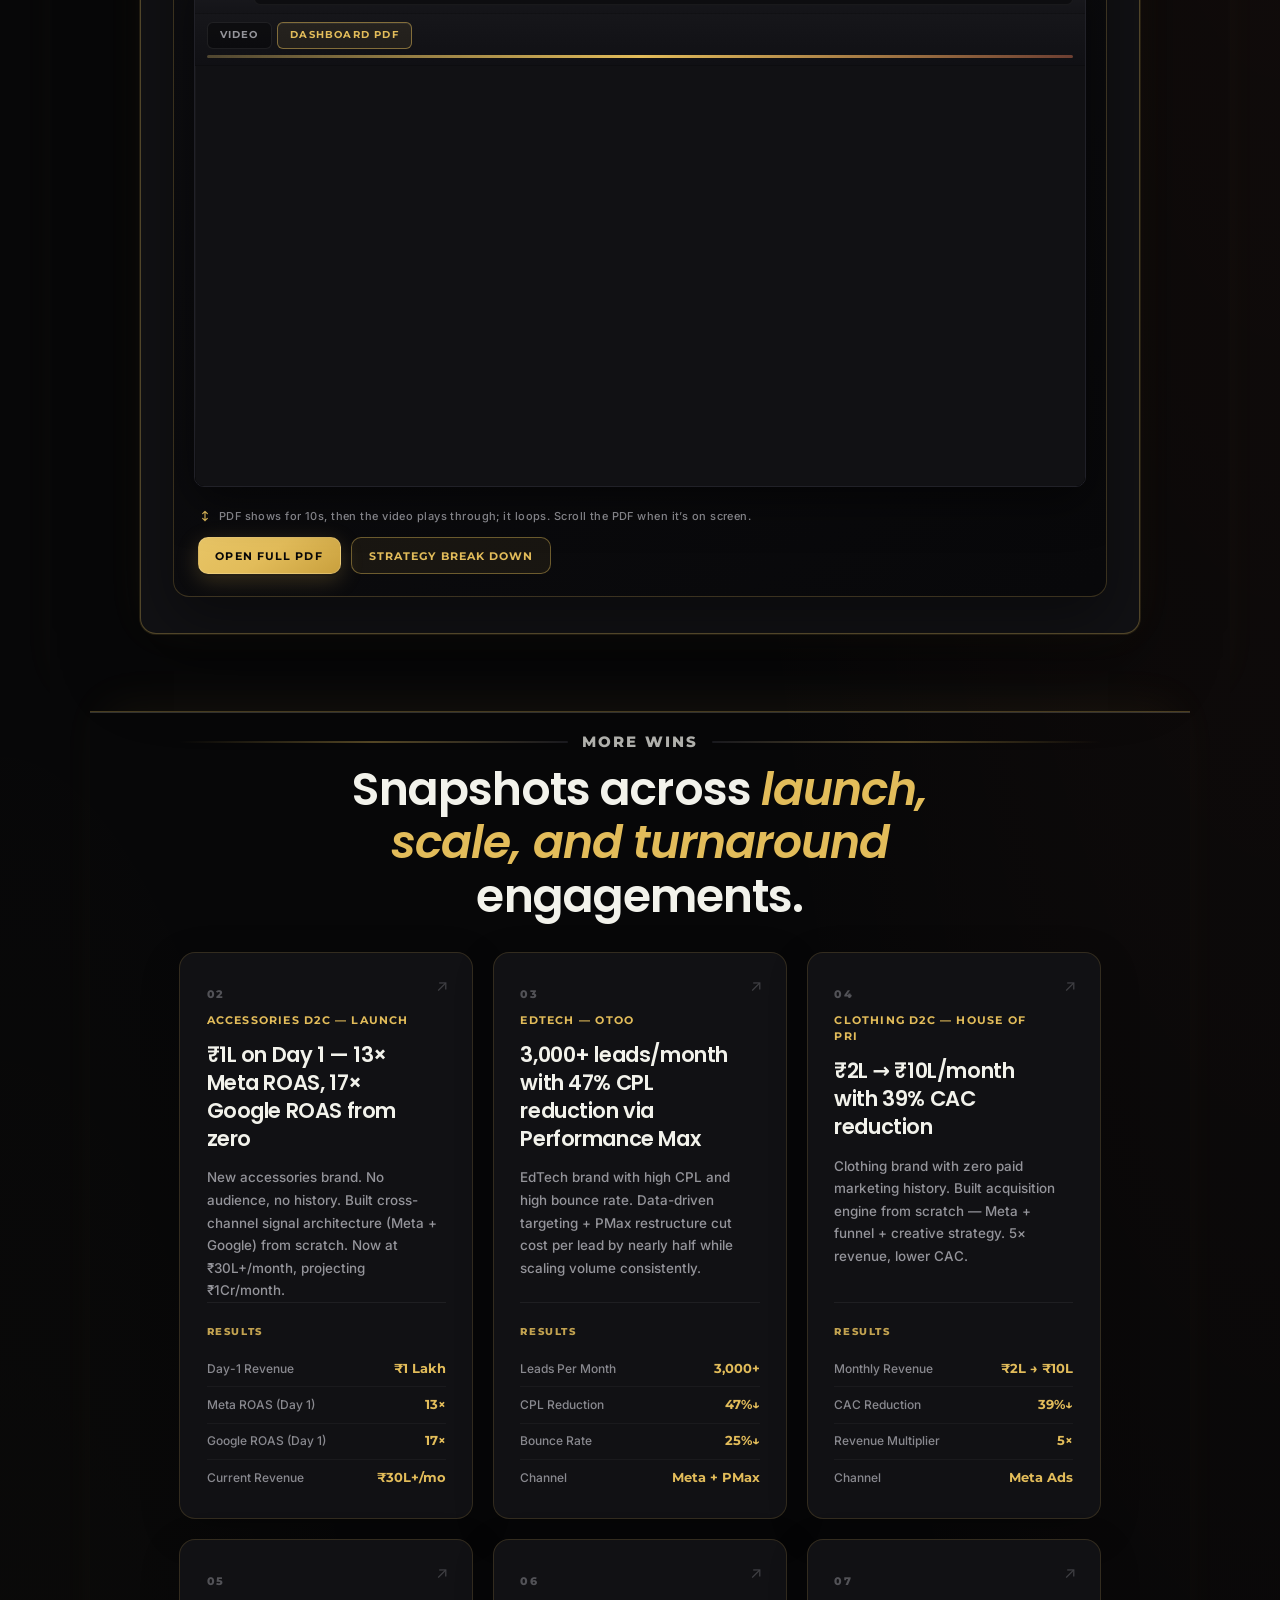
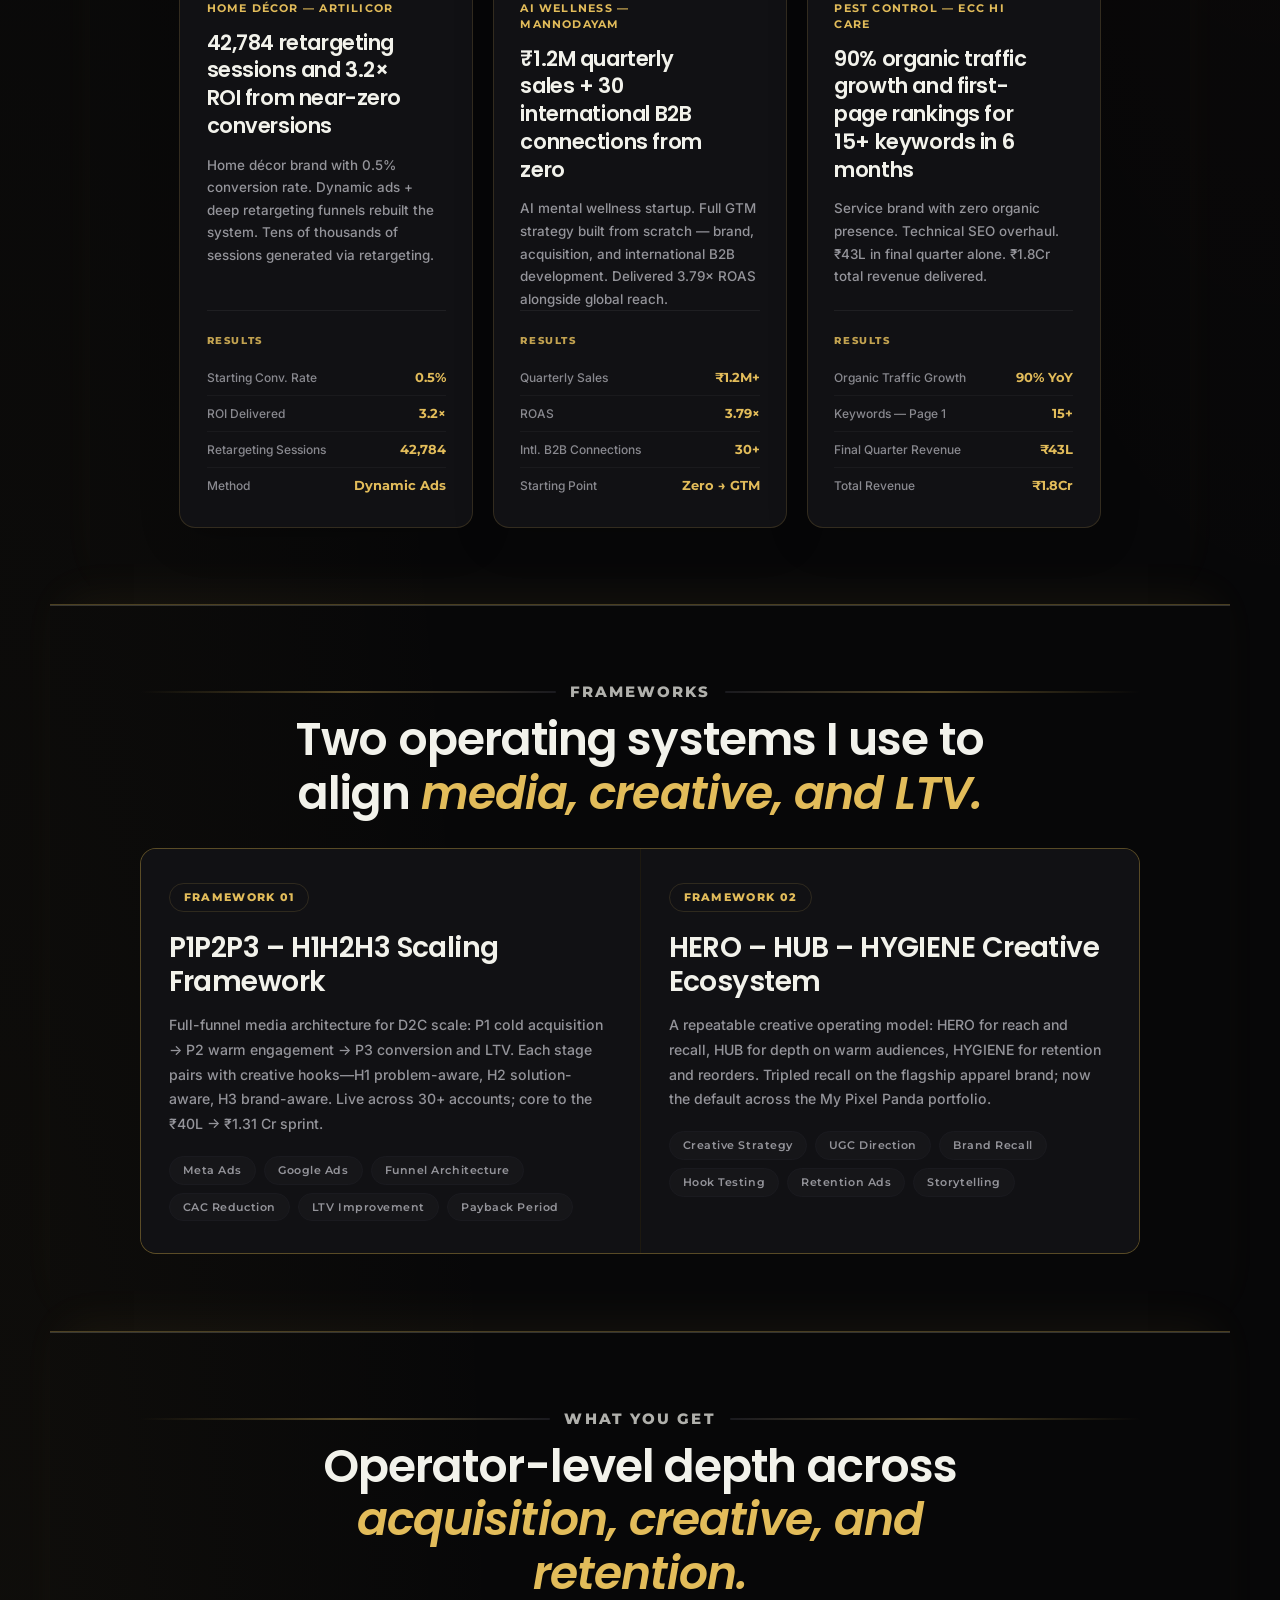
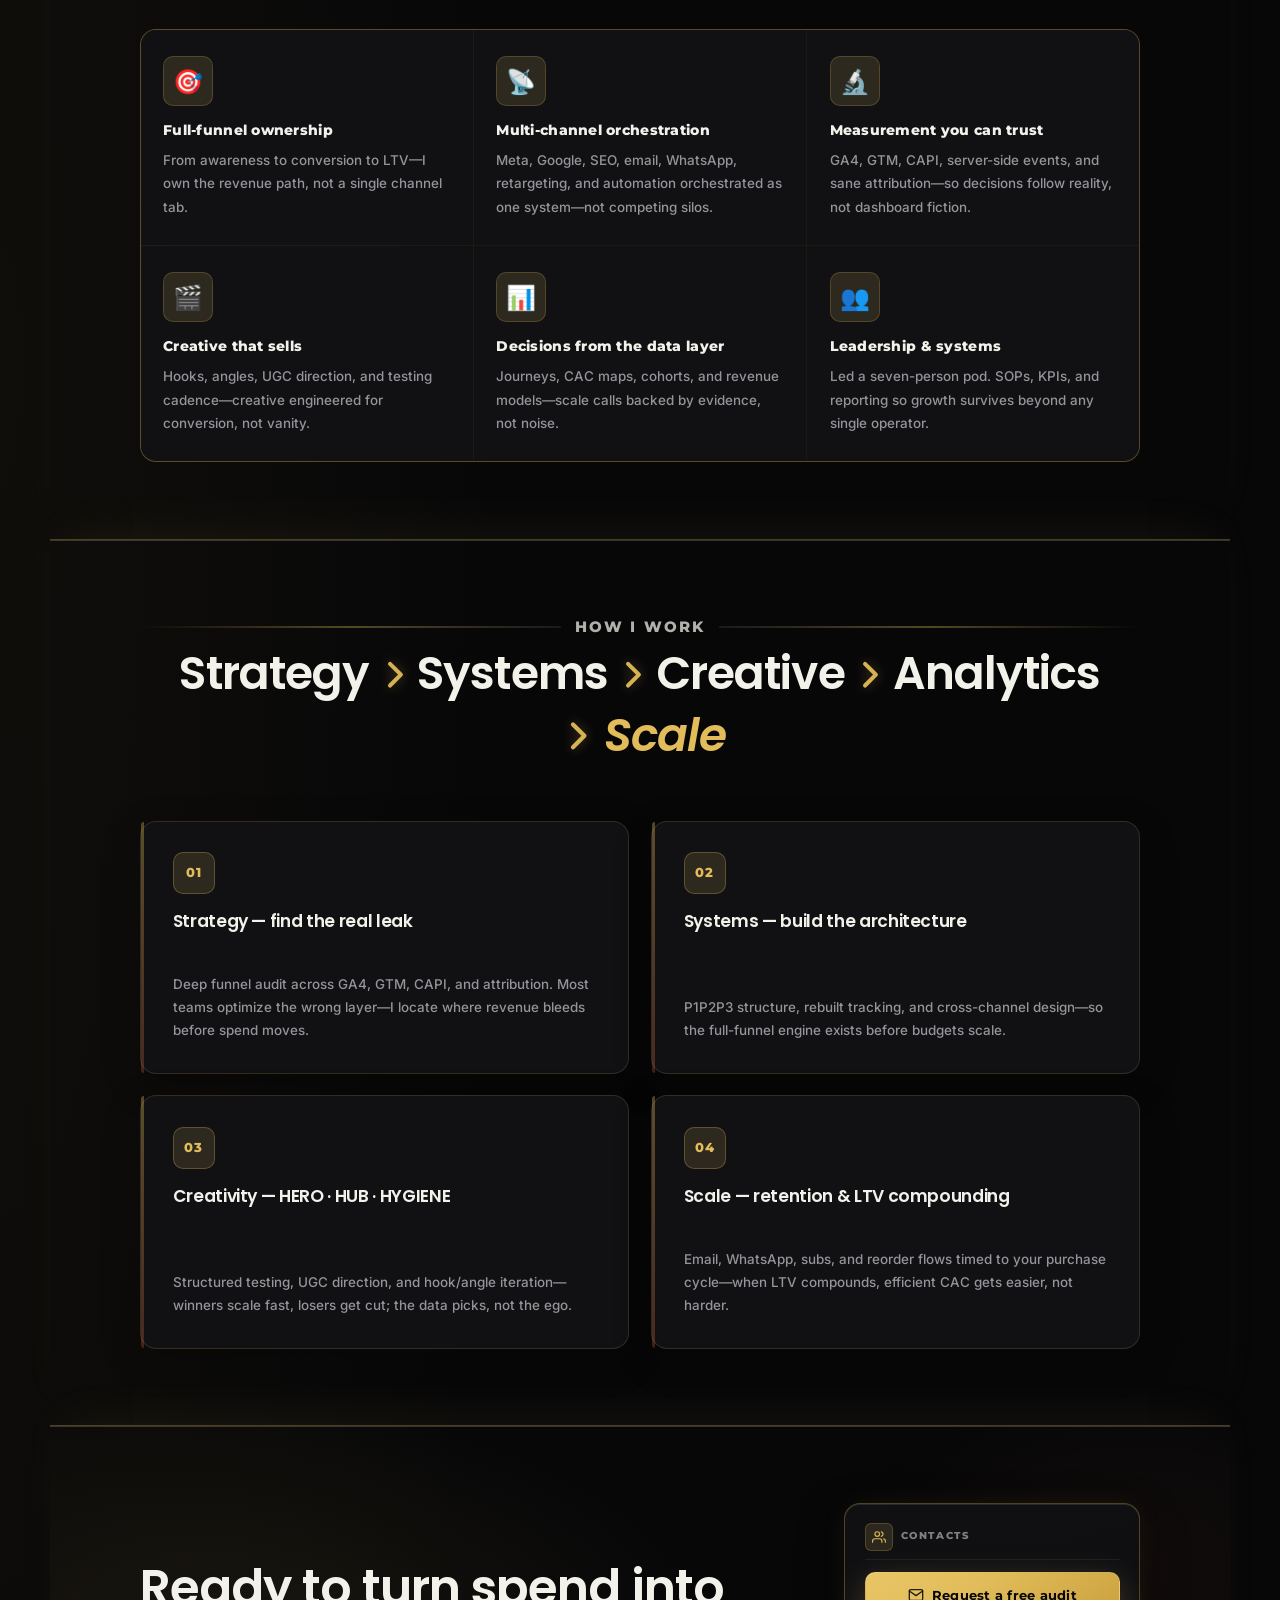
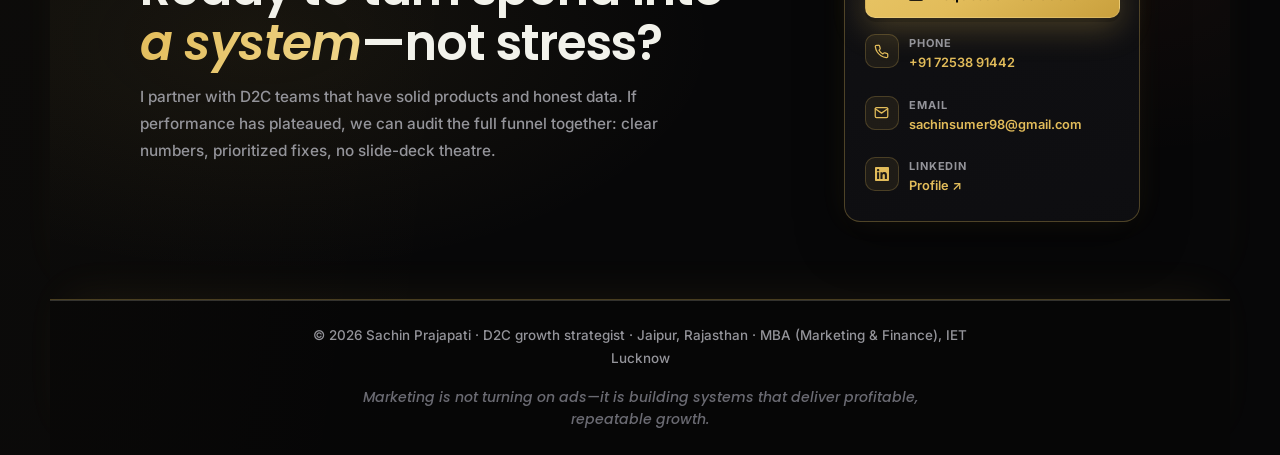
==== commit 9a667b16: "portfolio version 10" ====
--- a/index.html
+++ b/index.html
@@ -14,15 +14,54 @@
 <nav>
   <div class="nav-inner">
     <span class="nav-logo">Sachin Prajapati</span>
-    <div class="nav-links">
+    <div class="nav-links nav-links--bar">
       <a href="#tools">Tools</a>
       <a href="#cases">Case Studies</a>
       <a href="#frameworks">Frameworks</a>
       <a href="#process">Process</a>
       <a href="#contact">Contact</a>
     </div>
+    <button type="button" class="nav-drawer-toggle" id="site-nav-toggle" aria-expanded="false" aria-controls="site-nav-drawer" aria-label="Open site menu">
+      <span class="nav-drawer-icon" aria-hidden="true">
+        <span class="nav-drawer-icon__bar"></span>
+        <span class="nav-drawer-icon__bar"></span>
+        <span class="nav-drawer-icon__bar"></span>
+      </span>
+    </button>
   </div>
 </nav>
+
+<div class="nav-drawer" id="site-nav-drawer" hidden>
+  <div class="nav-drawer__backdrop" data-nav-drawer-close tabindex="-1"></div>
+  <div class="nav-drawer__panel" role="dialog" aria-modal="true" aria-labelledby="nav-drawer-brand-name">
+    <div class="nav-drawer__surface">
+      <header class="nav-drawer__masthead">
+        <div class="nav-drawer__masthead-bar">
+          <span class="nav-drawer__eyebrow">Navigation</span>
+          <button type="button" class="nav-drawer__close" data-nav-drawer-close aria-label="Close menu">
+            <svg class="nav-drawer__close-icon" xmlns="http://www.w3.org/2000/svg" width="22" height="22" viewBox="0 0 24 24" fill="none" aria-hidden="true"><path d="M18 6L6 18M6 6l12 12" stroke="currentColor" stroke-width="2.25" stroke-linecap="round"/></svg>
+          </button>
+        </div>
+        <div class="nav-drawer__brand">
+          <h2 class="nav-drawer__name" id="nav-drawer-brand-name">Sachin Prajapati</h2>
+          <p class="nav-drawer__subtitle">Growth &amp; full-funnel performance</p>
+        </div>
+      </header>
+      <div class="nav-drawer__list-head">
+        <span class="nav-drawer__list-label">Sections</span>
+      </div>
+      <nav class="nav-drawer__nav" aria-label="Primary navigation">
+        <div class="nav-links nav-links--drawer">
+          <a href="#tools">Tools</a>
+          <a href="#cases">Case Studies</a>
+          <a href="#frameworks">Frameworks</a>
+          <a href="#process">Process</a>
+          <a href="#contact">Contact</a>
+        </div>
+      </nav>
+    </div>
+  </div>
+</div>
 
 <!-- HERO -->
 <section class="hero">
--- a/assets/css/styles.css
+++ b/assets/css/styles.css
@@ -83,8 +83,8 @@
     padding: 0.95rem var(--layout-pad-x);
     display: flex;
     align-items: center;
-    justify-content: space-between;
-    gap: 1.5rem;
+    justify-content: flex-start;
+    gap: 1rem 1.25rem;
   }
   .nav-logo {
     font-family: var(--font-ui);
@@ -99,6 +99,9 @@
     line-height: 1.25;
   }
   .nav-links { display: flex; gap: 1.75rem; }
+  .nav-links--bar {
+    margin-left: auto;
+  }
   .nav-links a {
     font-family: var(--font-ui);
     font-size: clamp(0.6875rem, 1.05vw, 0.75rem);
@@ -118,6 +121,323 @@
   }
   .nav-links a:hover { color: var(--text); }
   .nav-links a:hover::after { transform: scaleX(1); transform-origin: left; }
+
+  /* Mobile menu — hamburger opens drawer at every viewport (desktop keeps bar links + menu) */
+  .nav-drawer-toggle {
+    display: inline-flex;
+    align-items: center;
+    justify-content: center;
+    flex-shrink: 0;
+    width: 2.75rem;
+    height: 2.75rem;
+    margin: 0;
+    padding: 0;
+    border: 1px solid var(--border-gold);
+    border-radius: var(--radius-sm);
+    background: rgba(226, 188, 90, 0.06);
+    color: var(--accent);
+    cursor: pointer;
+    transition:
+      background 0.2s var(--ease-out),
+      border-color 0.2s,
+      box-shadow 0.2s;
+    box-shadow: inset 0 1px 0 rgba(255, 250, 224, 0.05);
+  }
+  .nav-drawer-toggle:hover {
+    background: rgba(226, 188, 90, 0.12);
+    border-color: rgba(226, 188, 90, 0.45);
+  }
+  .nav-drawer-toggle:focus-visible {
+    outline: 2px solid var(--accent);
+    outline-offset: 2px;
+  }
+  .nav-drawer-icon {
+    display: flex;
+    flex-direction: column;
+    justify-content: space-between;
+    width: 1.2rem;
+    height: 0.85rem;
+  }
+  .nav-drawer-icon__bar {
+    display: block;
+    height: 2px;
+    border-radius: 1px;
+    background: linear-gradient(90deg, var(--accent), rgba(255, 122, 77, 0.75));
+    transition: transform 0.25s var(--ease-out), opacity 0.2s;
+    transform-origin: center;
+  }
+  .nav-drawer-toggle[aria-expanded='true'] .nav-drawer-icon__bar:nth-child(1) {
+    transform: translateY(calc(0.425rem - 1px)) rotate(45deg);
+  }
+  .nav-drawer-toggle[aria-expanded='true'] .nav-drawer-icon__bar:nth-child(2) {
+    opacity: 0;
+    transform: scaleX(0);
+  }
+  .nav-drawer-toggle[aria-expanded='true'] .nav-drawer-icon__bar:nth-child(3) {
+    transform: translateY(calc(-0.425rem + 1px)) rotate(-45deg);
+  }
+  .nav-drawer {
+    position: fixed;
+    inset: 0;
+    /* Above fixed nav (100) and in-page overlays; menu must stay interactive */
+    z-index: 12000;
+    pointer-events: none;
+  }
+  .nav-drawer[hidden] {
+    display: none !important;
+  }
+  .nav-drawer:not([hidden]) {
+    display: block;
+    pointer-events: auto;
+  }
+  .nav-drawer__backdrop {
+    position: absolute;
+    inset: 0;
+    z-index: 0;
+    background: rgba(4, 4, 6, 0.76);
+    backdrop-filter: blur(14px) saturate(1.05);
+    -webkit-backdrop-filter: blur(14px) saturate(1.05);
+    opacity: 0;
+    transition: opacity 0.32s var(--ease-out);
+  }
+  .nav-drawer--open .nav-drawer__backdrop {
+    opacity: 1;
+  }
+  .nav-drawer__panel {
+    position: absolute;
+    top: max(0.75rem, env(safe-area-inset-top, 0px));
+    right: max(0.75rem, env(safe-area-inset-right, 0px));
+    bottom: max(0.75rem, env(safe-area-inset-bottom, 0px));
+    z-index: 2;
+    width: min(21.5rem, calc(100vw - 1.5rem));
+    max-width: calc(100vw - (env(safe-area-inset-left, 0px) + env(safe-area-inset-right, 0px) + 1.25rem));
+    box-sizing: border-box;
+    padding: 0;
+    background: linear-gradient(165deg, #15151a 0%, #0c0c0f 55%, #09090b 100%);
+    border: 1px solid rgba(226, 188, 90, 0.2);
+    border-radius: clamp(1rem, 4vw, 1.35rem);
+    box-shadow:
+      0 25px 50px -12px rgba(0, 0, 0, 0.65),
+      0 0 0 1px rgba(255, 255, 255, 0.04) inset,
+      -1px 0 0 rgba(226, 188, 90, 0.06) inset;
+    transform: translateX(calc(100% + 1.25rem));
+    transition: transform 0.36s cubic-bezier(0.22, 1, 0.36, 1);
+    display: flex;
+    flex-direction: column;
+    isolation: isolate;
+    pointer-events: auto;
+  }
+  .nav-drawer--open .nav-drawer__panel {
+    transform: translateX(0);
+  }
+  .nav-drawer__surface {
+    flex: 1;
+    min-height: 0;
+    display: flex;
+    flex-direction: column;
+    padding: clamp(1.1rem, 3.8vw, 1.45rem) clamp(1.35rem, 5vw, 1.75rem) clamp(1.35rem, 5vw, 1.75rem);
+    gap: clamp(0.85rem, 2.8vw, 1.15rem);
+  }
+  .nav-drawer__masthead {
+    flex-shrink: 0;
+    display: flex;
+    flex-direction: column;
+    gap: 1.2rem;
+    padding-bottom: 0.15rem;
+    border-bottom: 1px solid rgba(255, 255, 255, 0.07);
+  }
+  .nav-drawer__masthead-bar {
+    display: grid;
+    grid-template-columns: minmax(0, 1fr) auto;
+    align-items: center;
+    gap: 0.85rem 0.75rem;
+    width: 100%;
+    min-height: 2.85rem;
+  }
+  .nav-drawer__eyebrow {
+    font-family: var(--font-ui);
+    font-size: 0.625rem;
+    font-weight: 800;
+    letter-spacing: 0.22em;
+    text-transform: uppercase;
+    color: rgba(148, 148, 158, 0.88);
+    margin: 0;
+    line-height: 1.2;
+    min-width: 0;
+  }
+  .nav-drawer__brand {
+    display: flex;
+    flex-direction: column;
+    gap: 0.55rem;
+  }
+  .nav-drawer__name {
+    font-family: var(--font-ui);
+    font-size: clamp(1.05rem, 3.6vw, 1.2rem);
+    font-weight: 800;
+    letter-spacing: 0.08em;
+    text-transform: uppercase;
+    line-height: 1.22;
+    margin: 0;
+    color: var(--accent);
+    overflow-wrap: anywhere;
+    text-wrap: balance;
+  }
+  .nav-drawer__subtitle {
+    font-family: var(--font-ui);
+    font-size: 0.8125rem;
+    font-weight: 500;
+    line-height: 1.5;
+    margin: 0;
+    max-width: 22ch;
+    color: var(--muted);
+    letter-spacing: 0.01em;
+  }
+  .nav-drawer__list-head {
+    flex-shrink: 0;
+    display: flex;
+    align-items: baseline;
+    margin-top: 0.1rem;
+  }
+  .nav-drawer__list-label {
+    font-family: var(--font-ui);
+    font-size: 0.625rem;
+    font-weight: 800;
+    letter-spacing: 0.2em;
+    text-transform: uppercase;
+    color: rgba(148, 148, 158, 0.72);
+  }
+  .nav-drawer__close {
+    flex-shrink: 0;
+    grid-column: 2;
+    grid-row: 1;
+    align-self: center;
+    justify-self: end;
+    position: relative;
+    z-index: 2;
+    display: inline-flex;
+    align-items: center;
+    justify-content: center;
+    width: 2.85rem;
+    height: 2.85rem;
+    min-width: 2.85rem;
+    min-height: 2.85rem;
+    margin: 0;
+    padding: 0;
+    border: 1px solid rgba(226, 188, 90, 0.42);
+    border-radius: 999px;
+    background: rgba(226, 188, 90, 0.12);
+    color: var(--accent);
+    cursor: pointer;
+    -webkit-tap-highlight-color: rgba(226, 188, 90, 0.2);
+    touch-action: manipulation;
+    appearance: none;
+    -webkit-appearance: none;
+    transition:
+      background 0.22s var(--ease-out),
+      color 0.2s,
+      border-color 0.2s,
+      transform 0.22s var(--ease-out),
+      box-shadow 0.22s var(--ease-out);
+    box-shadow:
+      0 1px 2px rgba(0, 0, 0, 0.35),
+      inset 0 1px 0 rgba(255, 250, 224, 0.09);
+  }
+  .nav-drawer__close-icon {
+    display: block;
+    flex-shrink: 0;
+    pointer-events: none;
+  }
+  .nav-drawer__close:hover {
+    background: rgba(226, 188, 90, 0.16);
+    border-color: rgba(226, 188, 90, 0.55);
+    color: #f5e6c8;
+    transform: scale(1.04);
+    box-shadow:
+      0 4px 16px rgba(226, 188, 90, 0.12),
+      inset 0 1px 0 rgba(255, 250, 224, 0.1);
+  }
+  .nav-drawer__close:focus-visible {
+    outline: 2px solid var(--accent);
+    outline-offset: 3px;
+  }
+  .nav-drawer__nav {
+    flex: 1;
+    min-height: 0;
+    overflow-y: auto;
+    -webkit-overflow-scrolling: touch;
+    margin-right: -0.25rem;
+    padding-right: 0.25rem;
+    scrollbar-width: thin;
+    scrollbar-color: rgba(226, 188, 90, 0.25) transparent;
+  }
+  .nav-drawer__nav::-webkit-scrollbar {
+    width: 5px;
+  }
+  .nav-drawer__nav::-webkit-scrollbar-thumb {
+    background: rgba(226, 188, 90, 0.28);
+    border-radius: 99px;
+  }
+  .nav-links--drawer {
+    flex-direction: column;
+    align-items: stretch;
+    gap: 0.45rem;
+  }
+  .nav-links--drawer a {
+    display: flex;
+    align-items: center;
+    min-height: 3rem;
+    padding: 0.85rem 1.05rem;
+    font-size: 0.8125rem;
+    font-weight: 650;
+    letter-spacing: 0.12em;
+    text-transform: uppercase;
+    color: rgba(228, 228, 234, 0.96);
+    text-decoration: none;
+    border-radius: 0.65rem;
+    background: rgba(255, 255, 255, 0.035);
+    border: 1px solid rgba(255, 255, 255, 0.06);
+    box-shadow: inset 0 1px 0 rgba(255, 255, 255, 0.04);
+    transition:
+      color 0.2s var(--ease-out),
+      background 0.2s var(--ease-out),
+      border-color 0.2s var(--ease-out),
+      transform 0.2s var(--ease-out),
+      box-shadow 0.2s var(--ease-out);
+  }
+  .nav-links--drawer a::before,
+  .nav-links--drawer a::after {
+    display: none;
+    content: none;
+  }
+  .nav-links--drawer a:hover,
+  .nav-links--drawer a:focus-visible {
+    color: var(--accent);
+    background: rgba(226, 188, 90, 0.07);
+    border-color: rgba(226, 188, 90, 0.22);
+    transform: translateX(-2px);
+    box-shadow:
+      0 4px 20px rgba(0, 0, 0, 0.25),
+      inset 0 1px 0 rgba(255, 250, 224, 0.06);
+  }
+  .nav-links--drawer a:active {
+    transform: translateX(0);
+  }
+  @media (prefers-reduced-motion: reduce) {
+    .nav-drawer__backdrop,
+    .nav-drawer__panel,
+    .nav-drawer-icon__bar,
+    .nav-links--drawer a {
+      transition-duration: 0.01ms !important;
+    }
+    .nav-links--drawer a:hover,
+    .nav-links--drawer a:focus-visible {
+      transform: none;
+    }
+  }
+  html.nav-drawer-open,
+  body.nav-drawer-open {
+    overflow: hidden;
+  }
 
   /* HERO */
   .hero {
@@ -2156,32 +2476,14 @@
     }
     .nav-inner {
       padding: 1rem var(--layout-pad-x);
-      flex-wrap: wrap;
+      flex-wrap: nowrap;
       gap: 0.75rem 1rem;
     }
-    .nav-links {
-      display: flex;
-      flex-wrap: nowrap;
-      flex: 1 1 100%;
-      gap: 0.85rem 1.15rem;
-      overflow-x: auto;
-      overflow-y: hidden;
-      -webkit-overflow-scrolling: touch;
-      overscroll-behavior-x: contain;
-      max-width: 100%;
-      justify-content: flex-start;
-      scrollbar-width: thin;
-      padding: 0 0 2px;
-    }
-    .nav-links::-webkit-scrollbar {
-      height: 3px;
-    }
-    .nav-links::-webkit-scrollbar-thumb {
-      background: rgba(226, 188, 90, 0.35);
-      border-radius: 3px;
-    }
-    .nav-links a {
-      flex-shrink: 0;
+    .nav-links--bar {
+      display: none;
+    }
+    .nav-drawer-toggle {
+      margin-left: auto;
     }
     .section-kicker { margin-bottom: 1.25rem; }
     .hero {
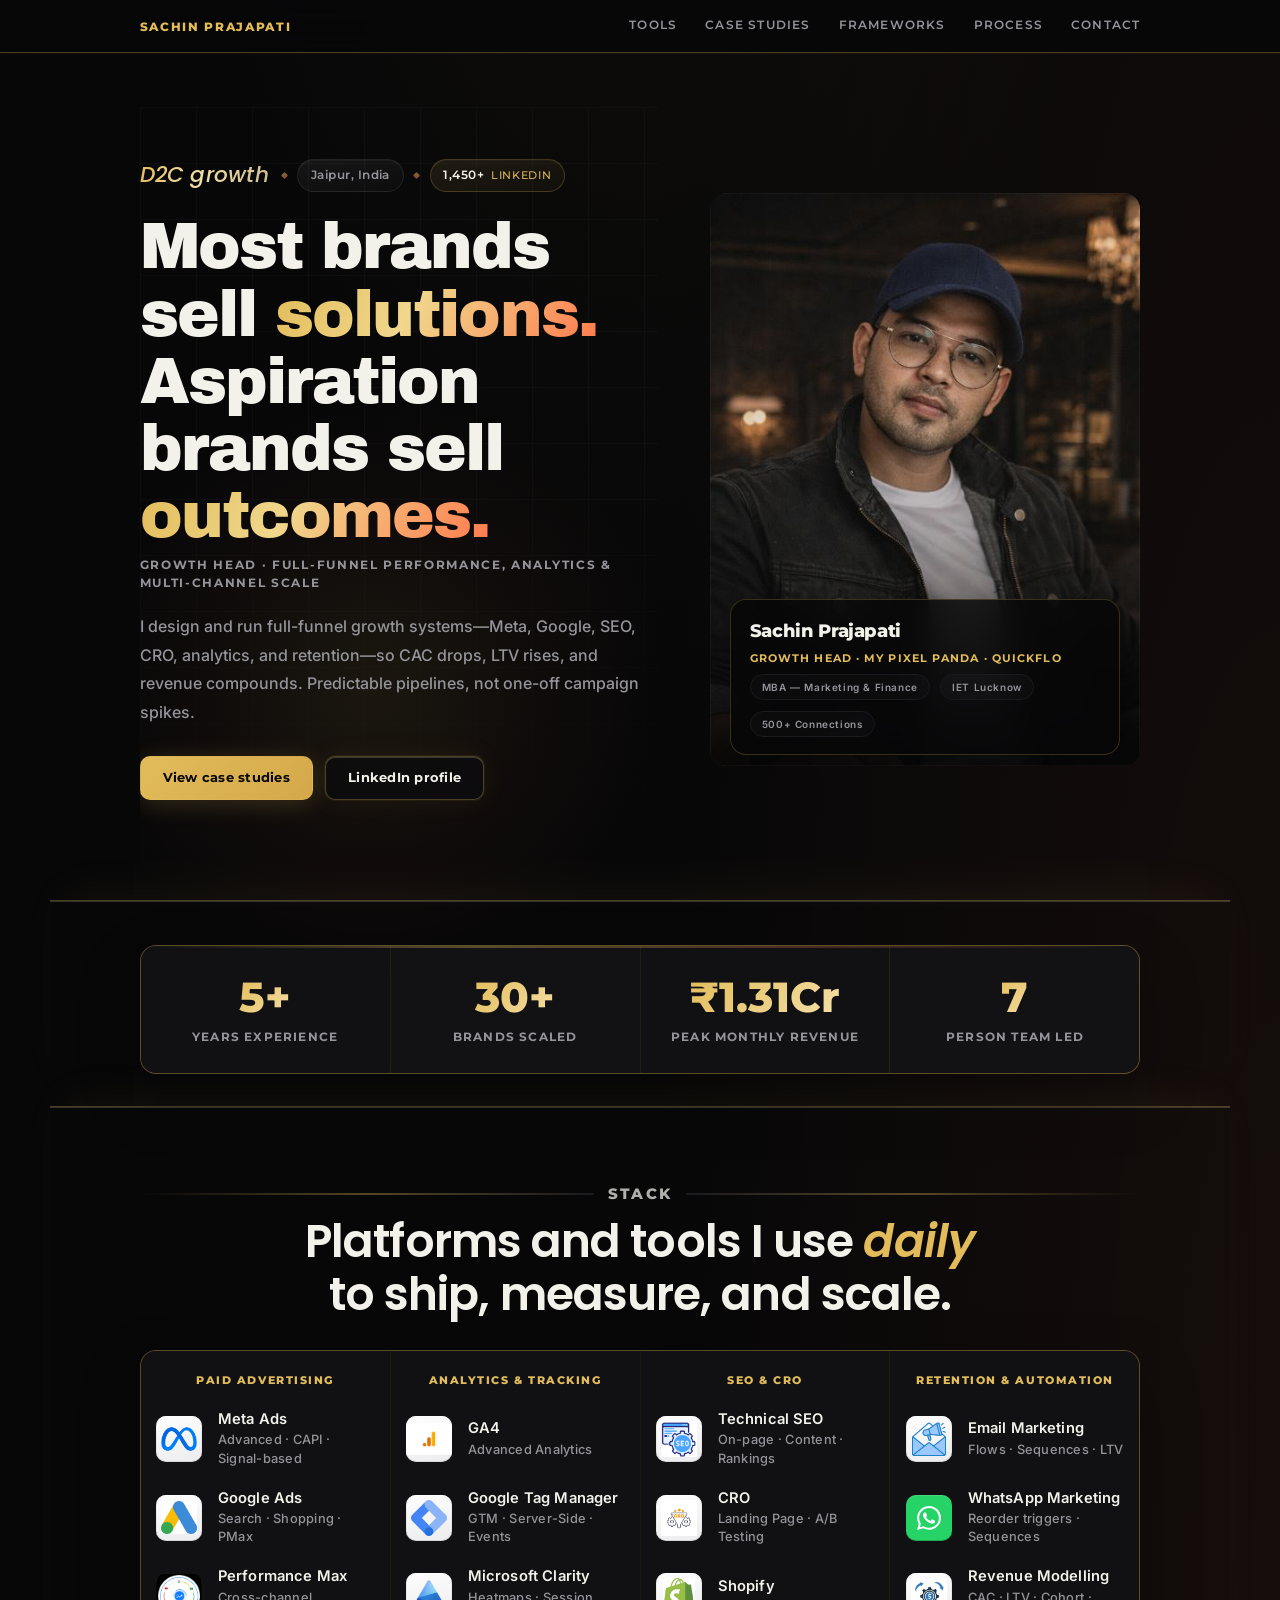
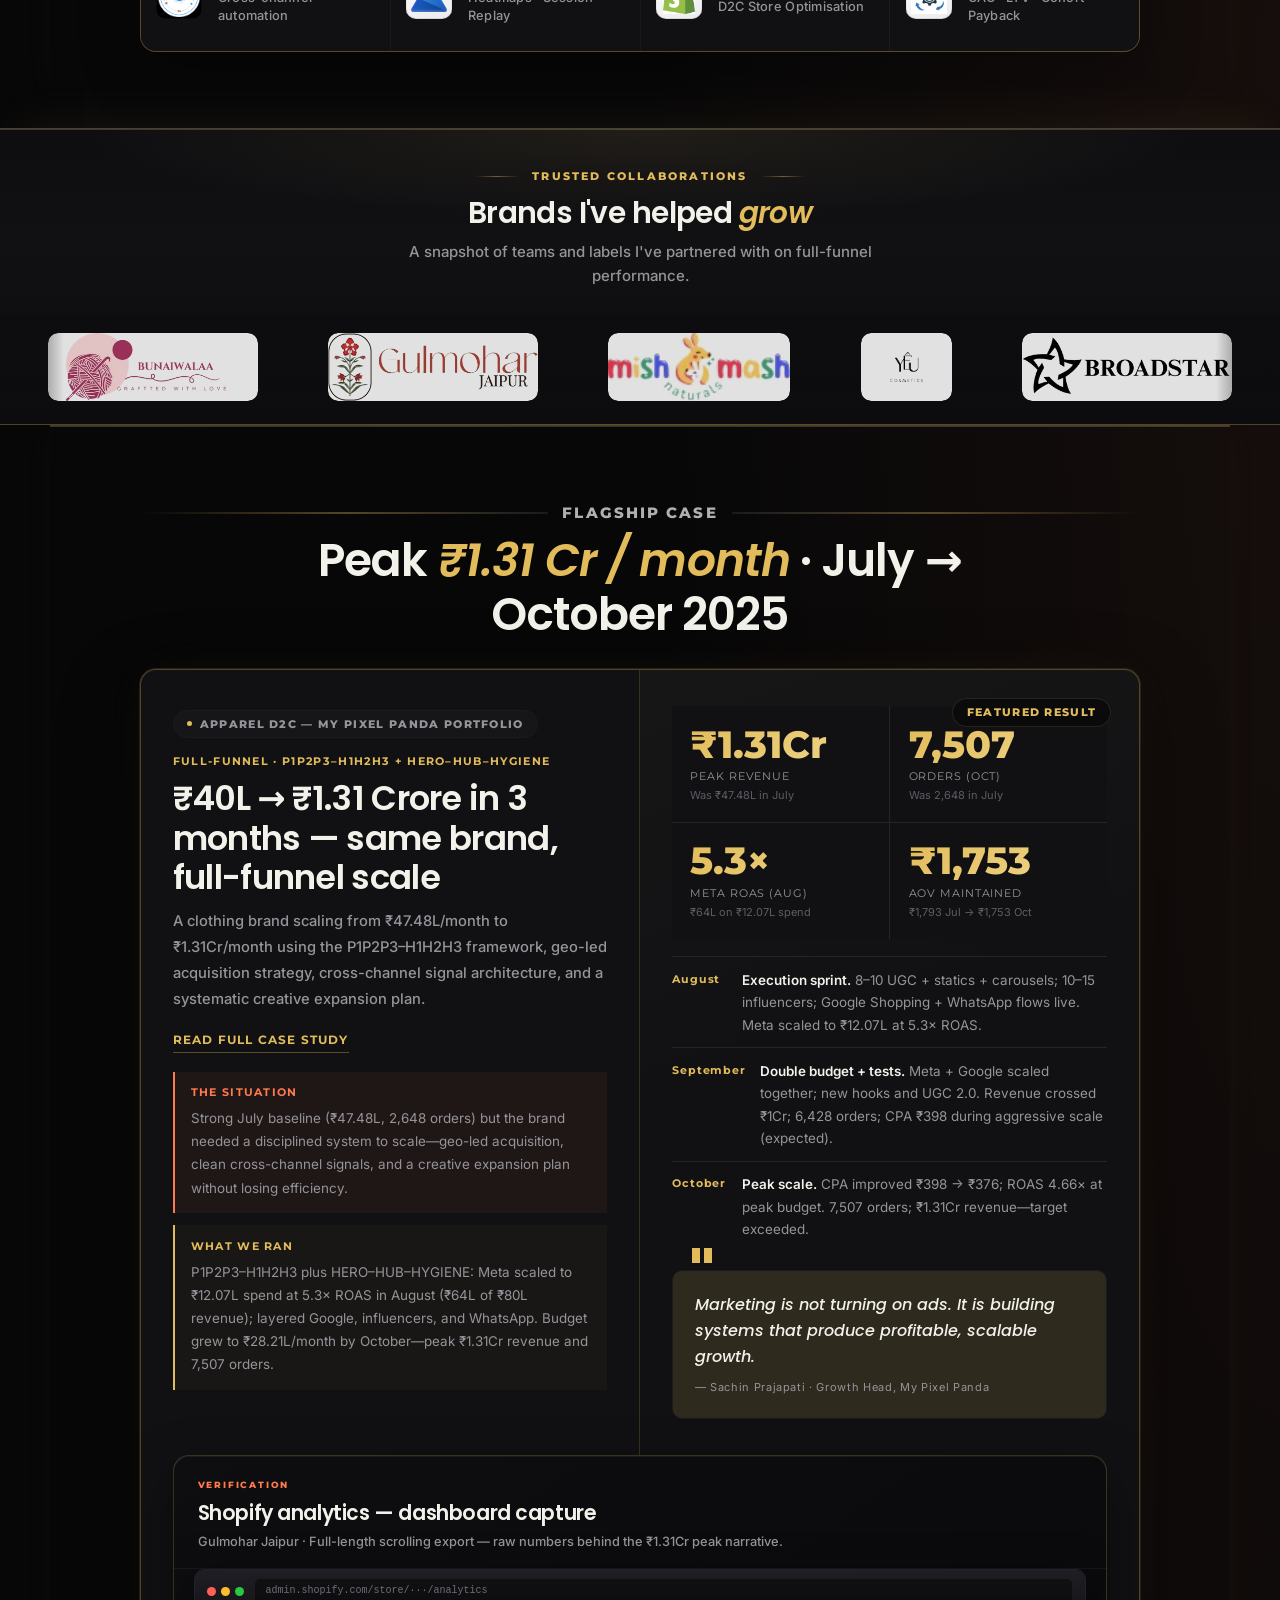
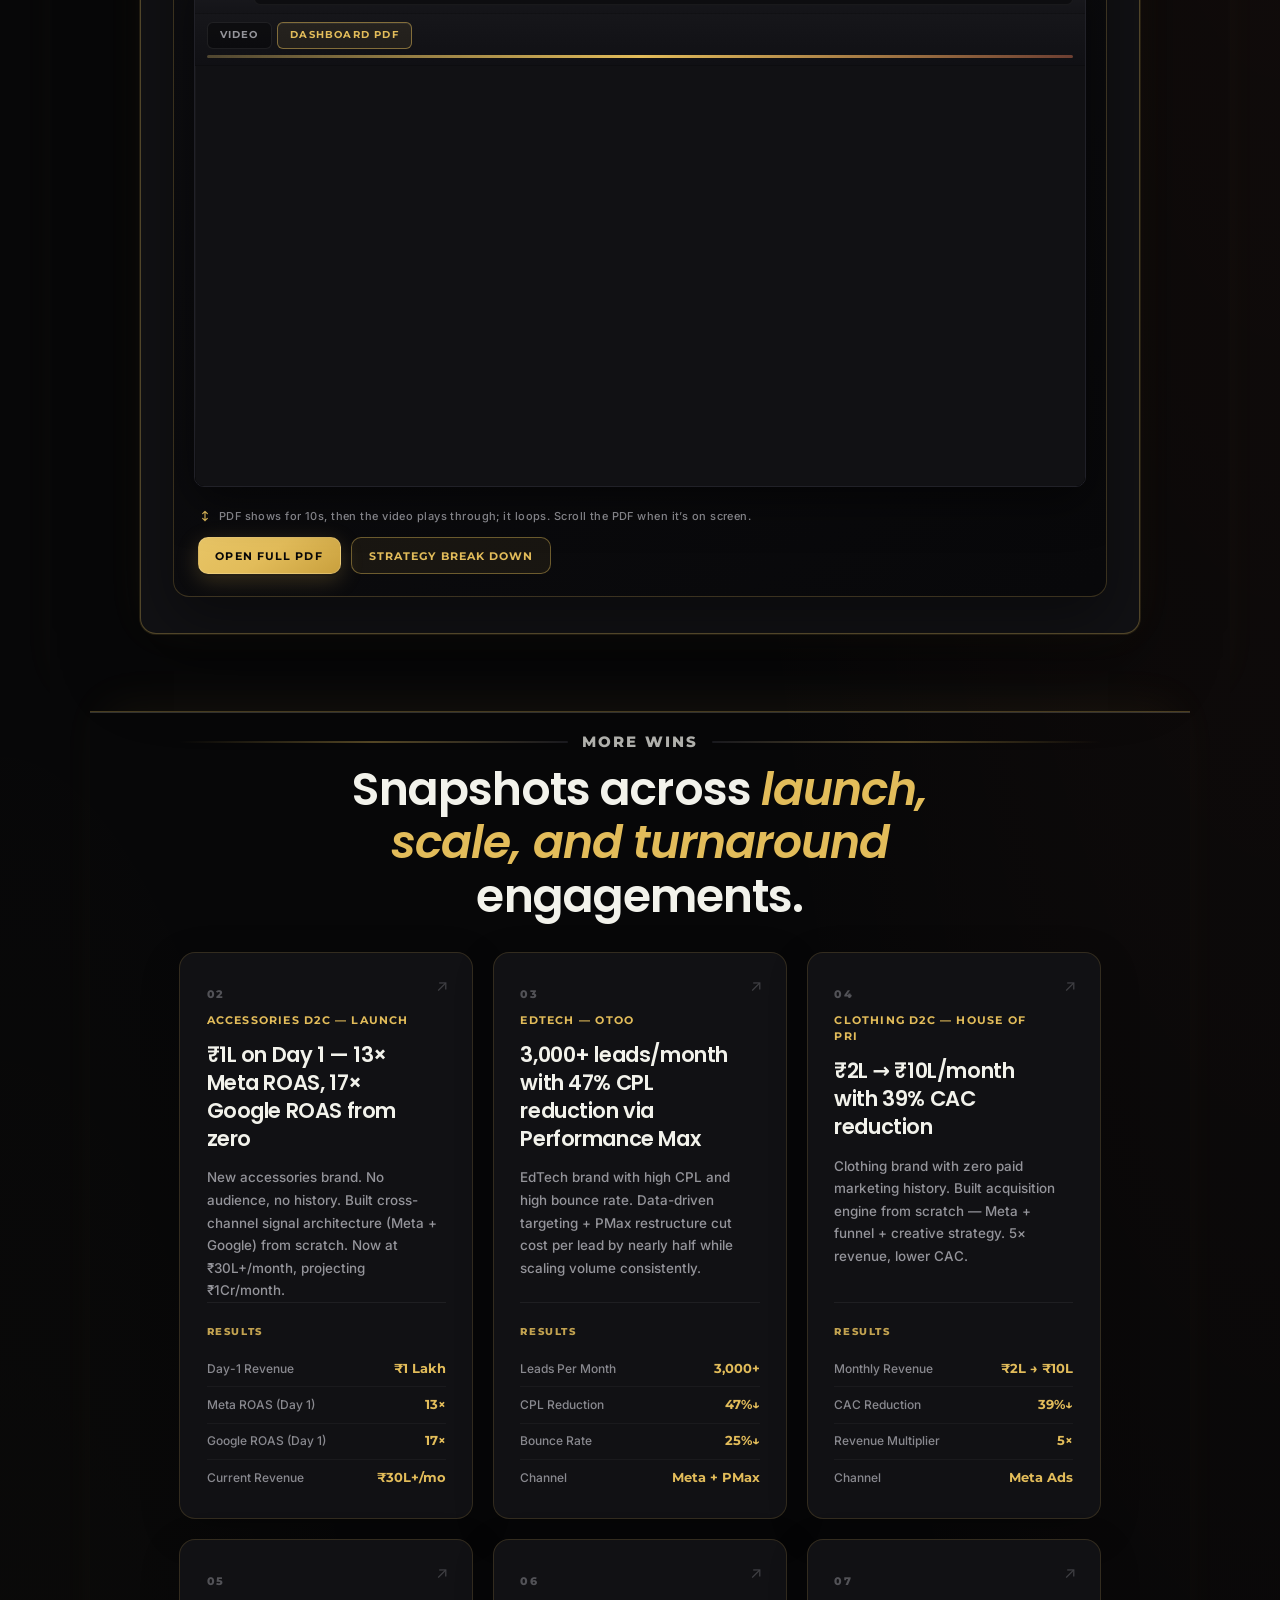
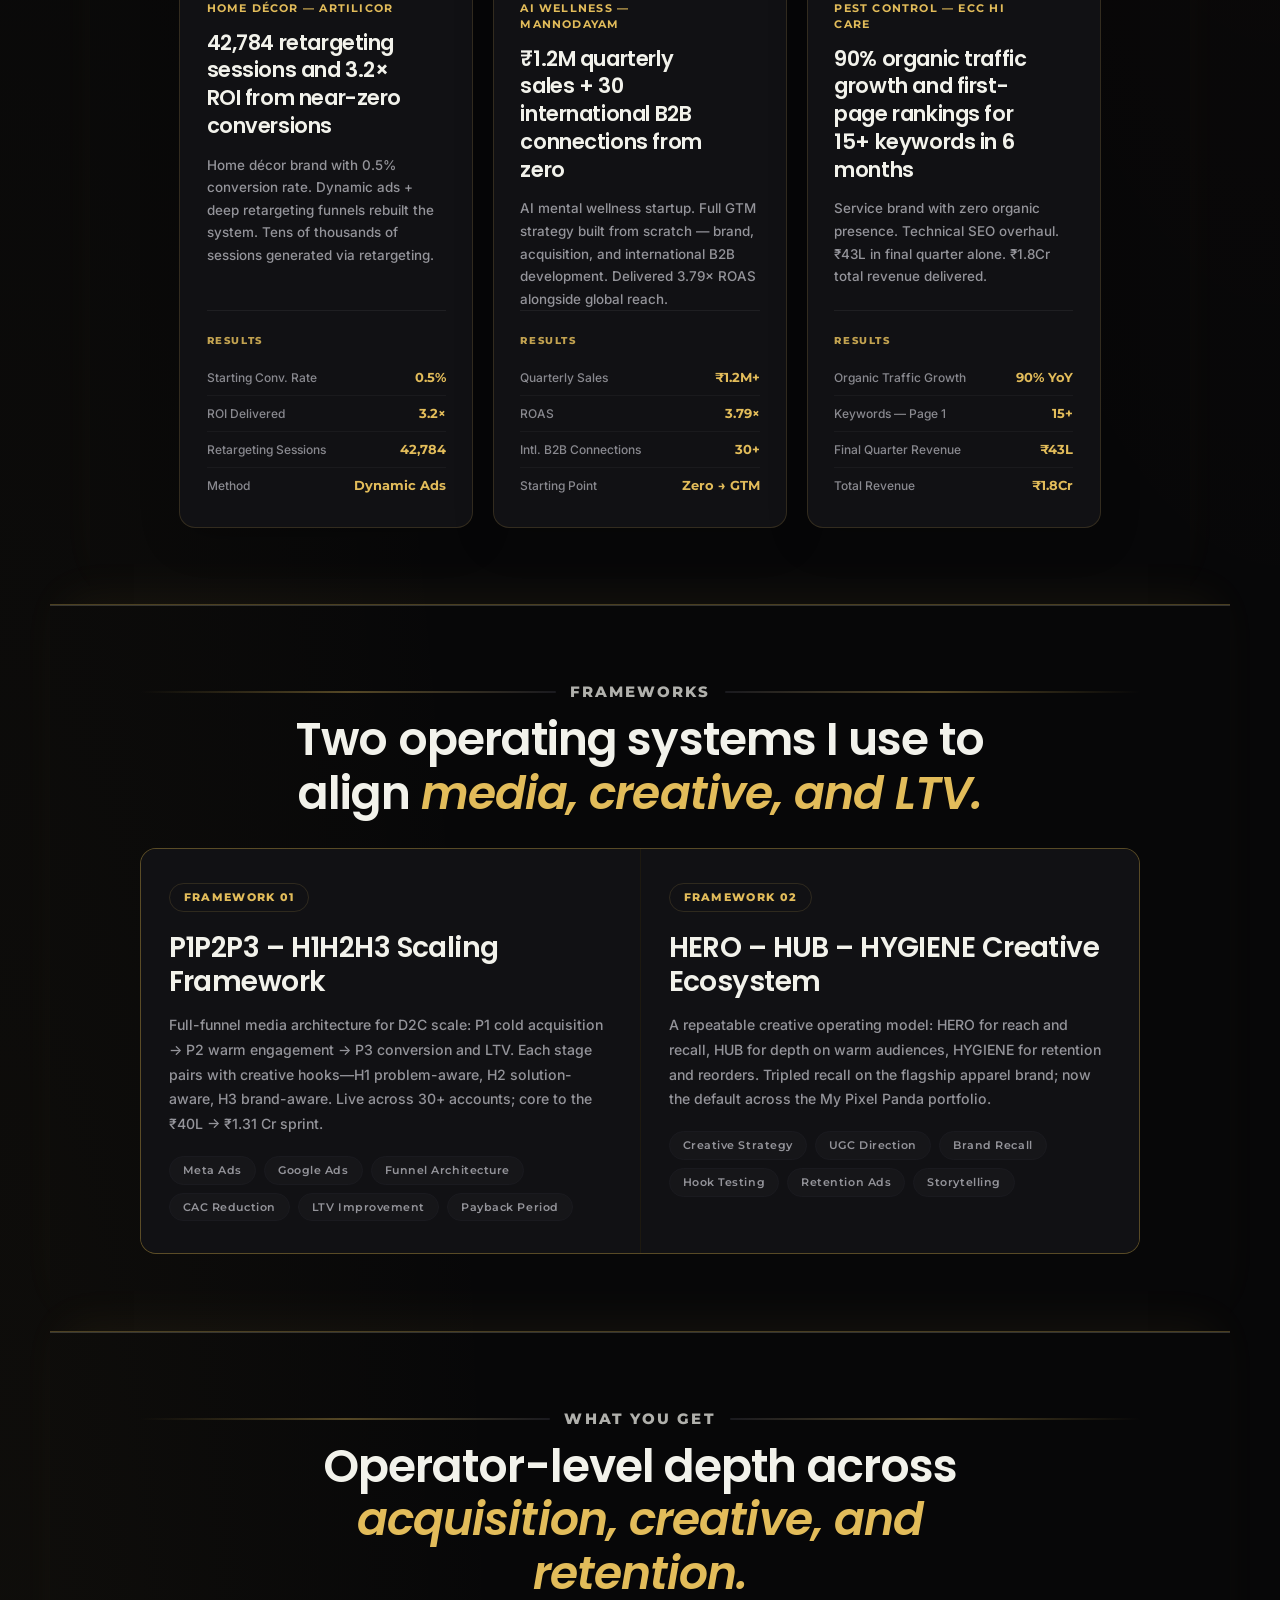
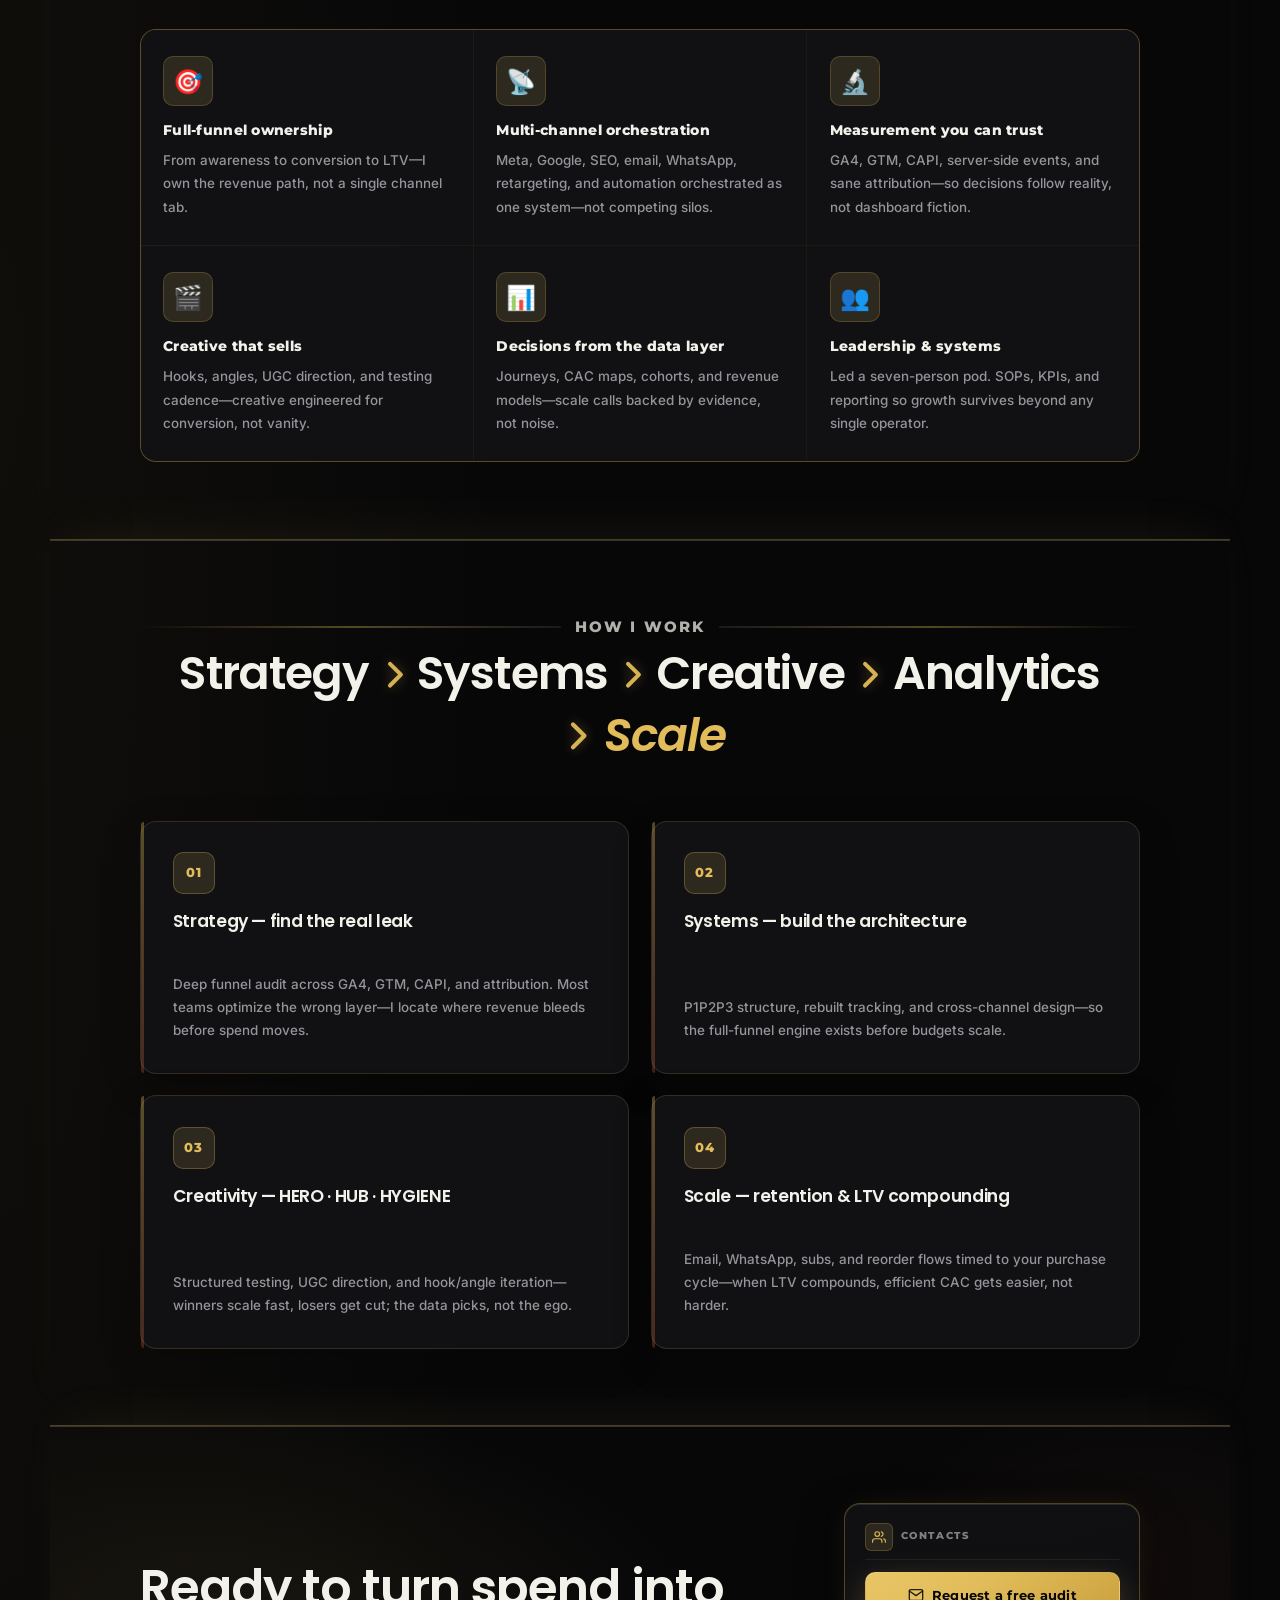
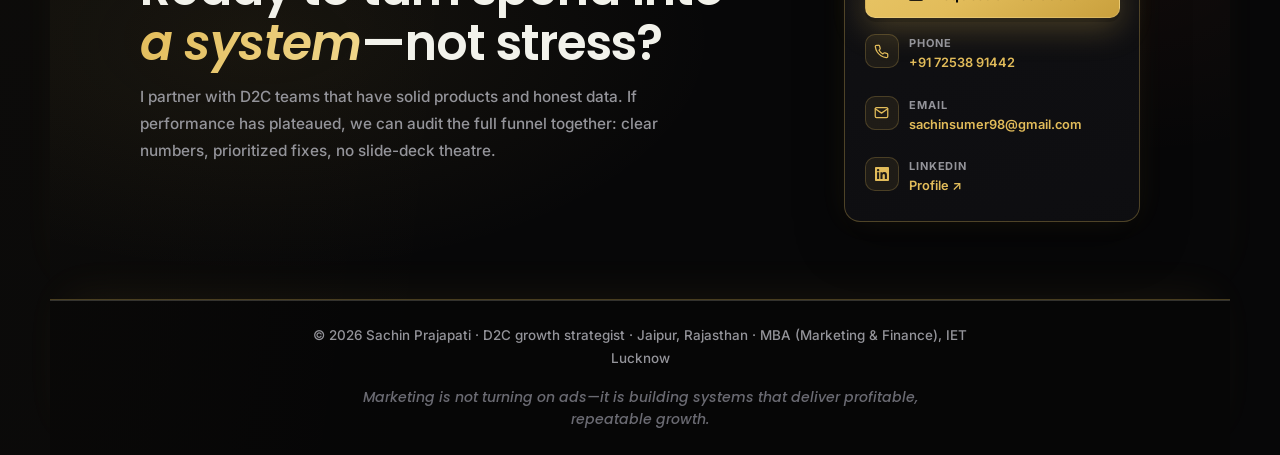
==== commit 50279d82: "portfolio version 11" ====
--- a/index.html
+++ b/index.html
@@ -11,7 +11,7 @@
 </head>
 <body>
 
-<nav>
+<nav class="site-nav" aria-label="Site">
   <div class="nav-inner">
     <span class="nav-logo">Sachin Prajapati</span>
     <div class="nav-links nav-links--bar">
--- a/assets/css/styles.css
+++ b/assets/css/styles.css
@@ -61,8 +61,8 @@
   }
   ::selection { background: var(--accent-soft); color: var(--text); }
 
-  /* NAV */
-  nav {
+  /* NAV — must not use bare `nav {}` (drawer contains <nav class="nav-drawer__nav">) */
+  nav.site-nav {
     position: fixed;
     top: 0;
     left: 0;
@@ -122,9 +122,9 @@
   .nav-links a:hover { color: var(--text); }
   .nav-links a:hover::after { transform: scaleX(1); transform-origin: left; }
 
-  /* Mobile menu — hamburger opens drawer at every viewport (desktop keeps bar links + menu) */
+  /* Mobile menu — hamburger + drawer only ≤980px (desktop uses bar links) */
   .nav-drawer-toggle {
-    display: inline-flex;
+    display: none;
     align-items: center;
     justify-content: center;
     flex-shrink: 0;
@@ -2483,6 +2483,7 @@
       display: none;
     }
     .nav-drawer-toggle {
+      display: inline-flex;
       margin-left: auto;
     }
     .section-kicker { margin-bottom: 1.25rem; }
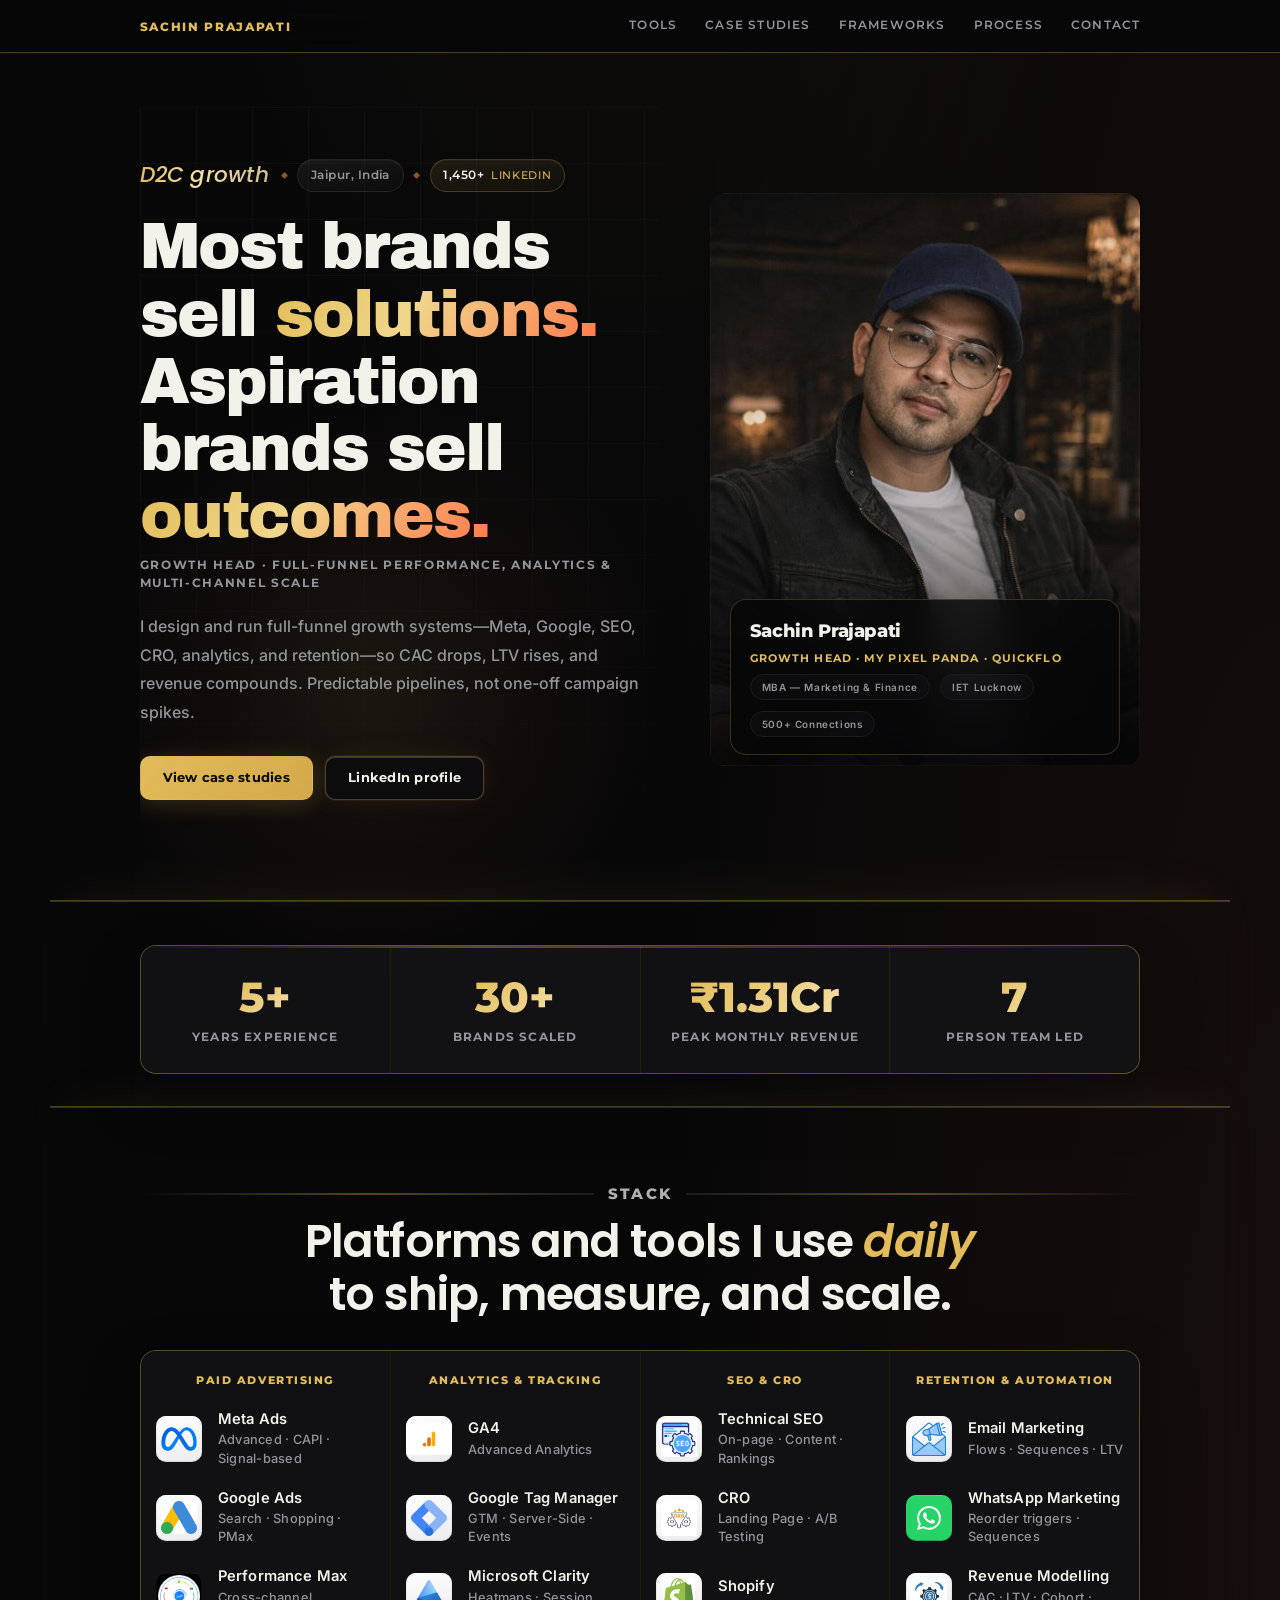
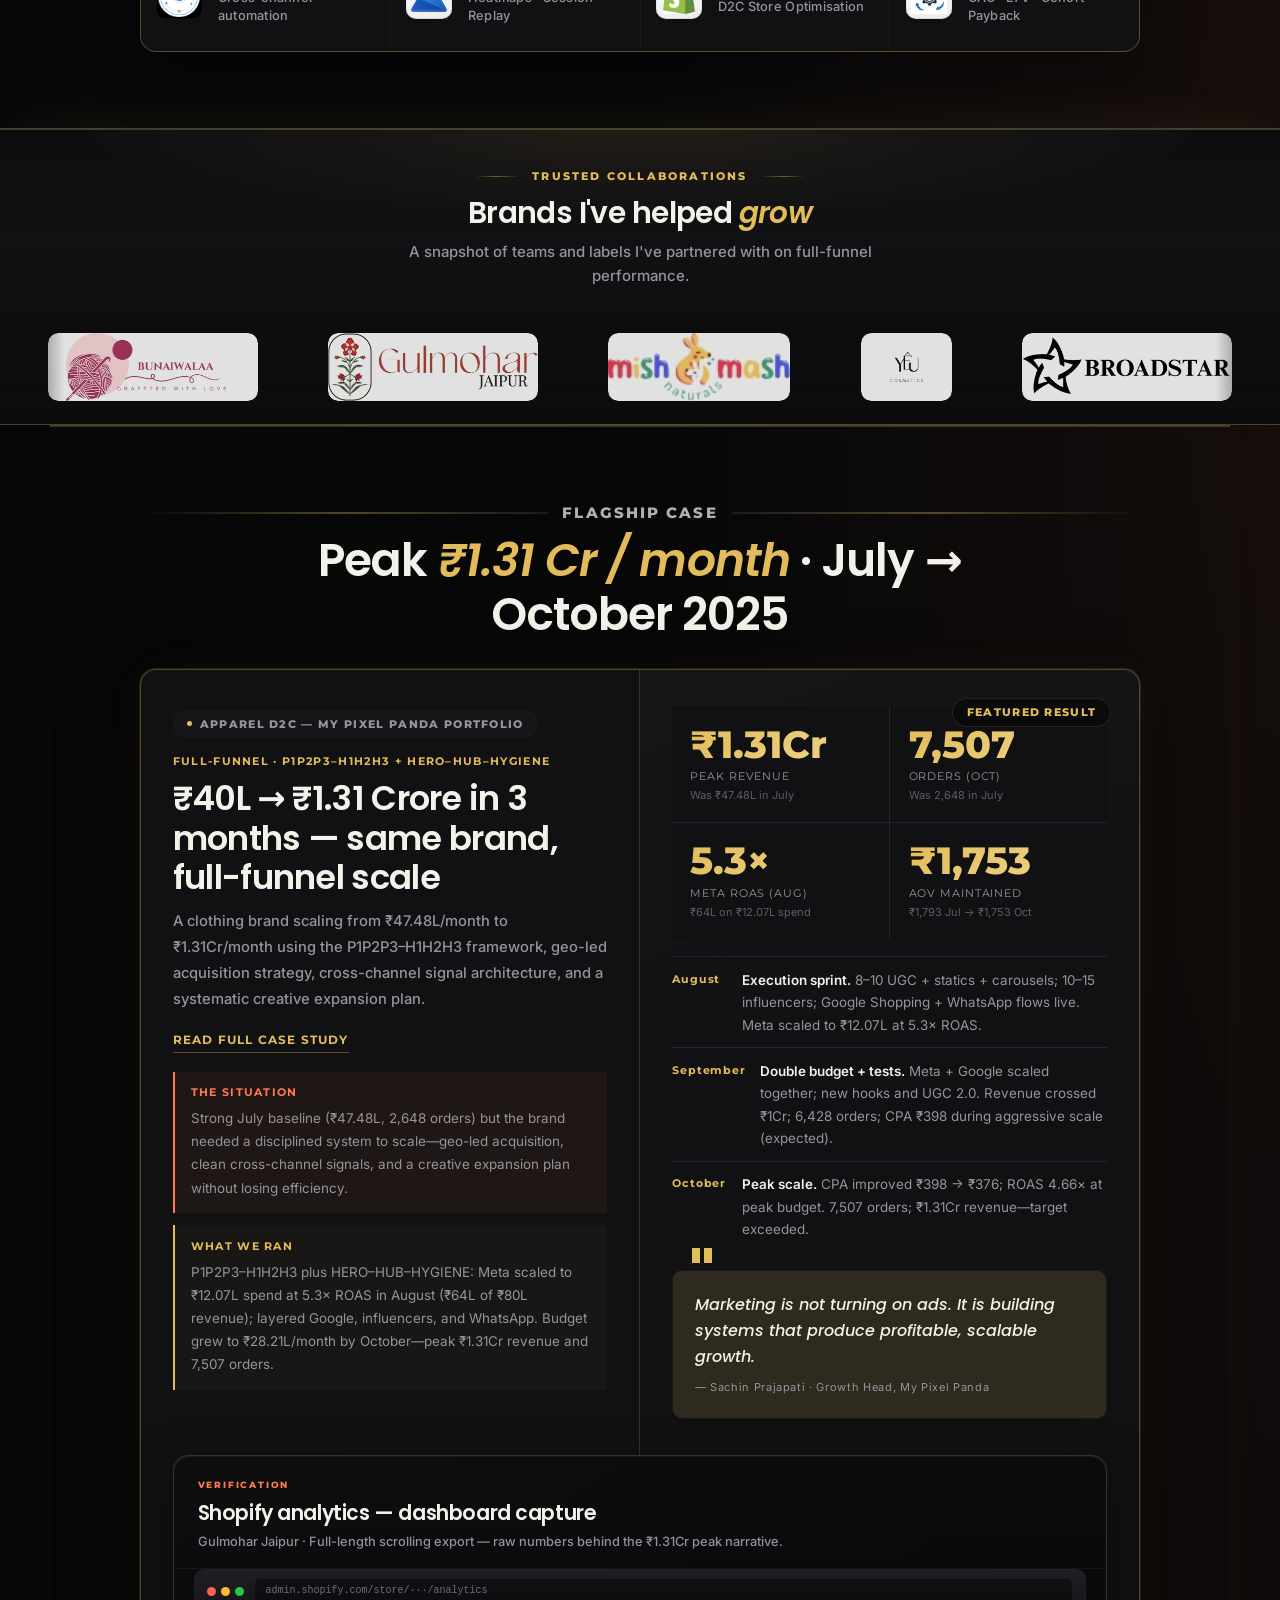
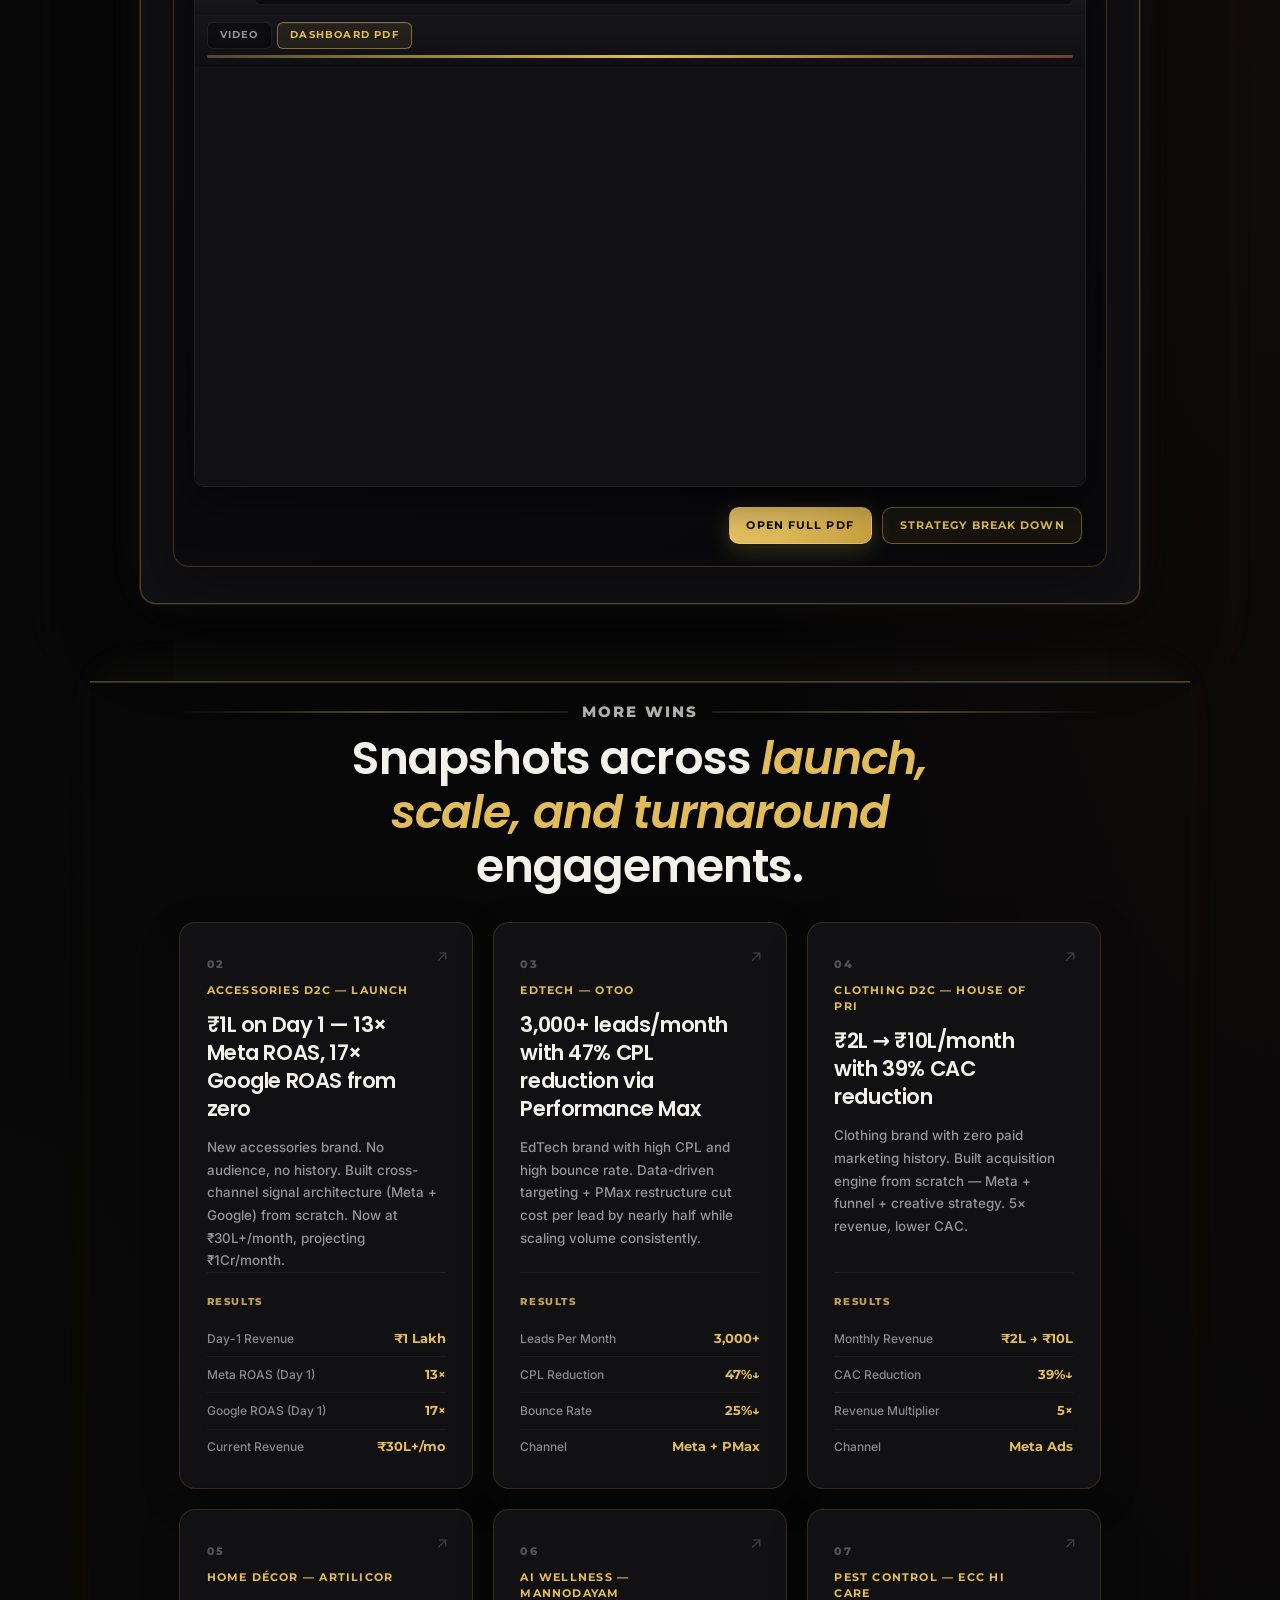
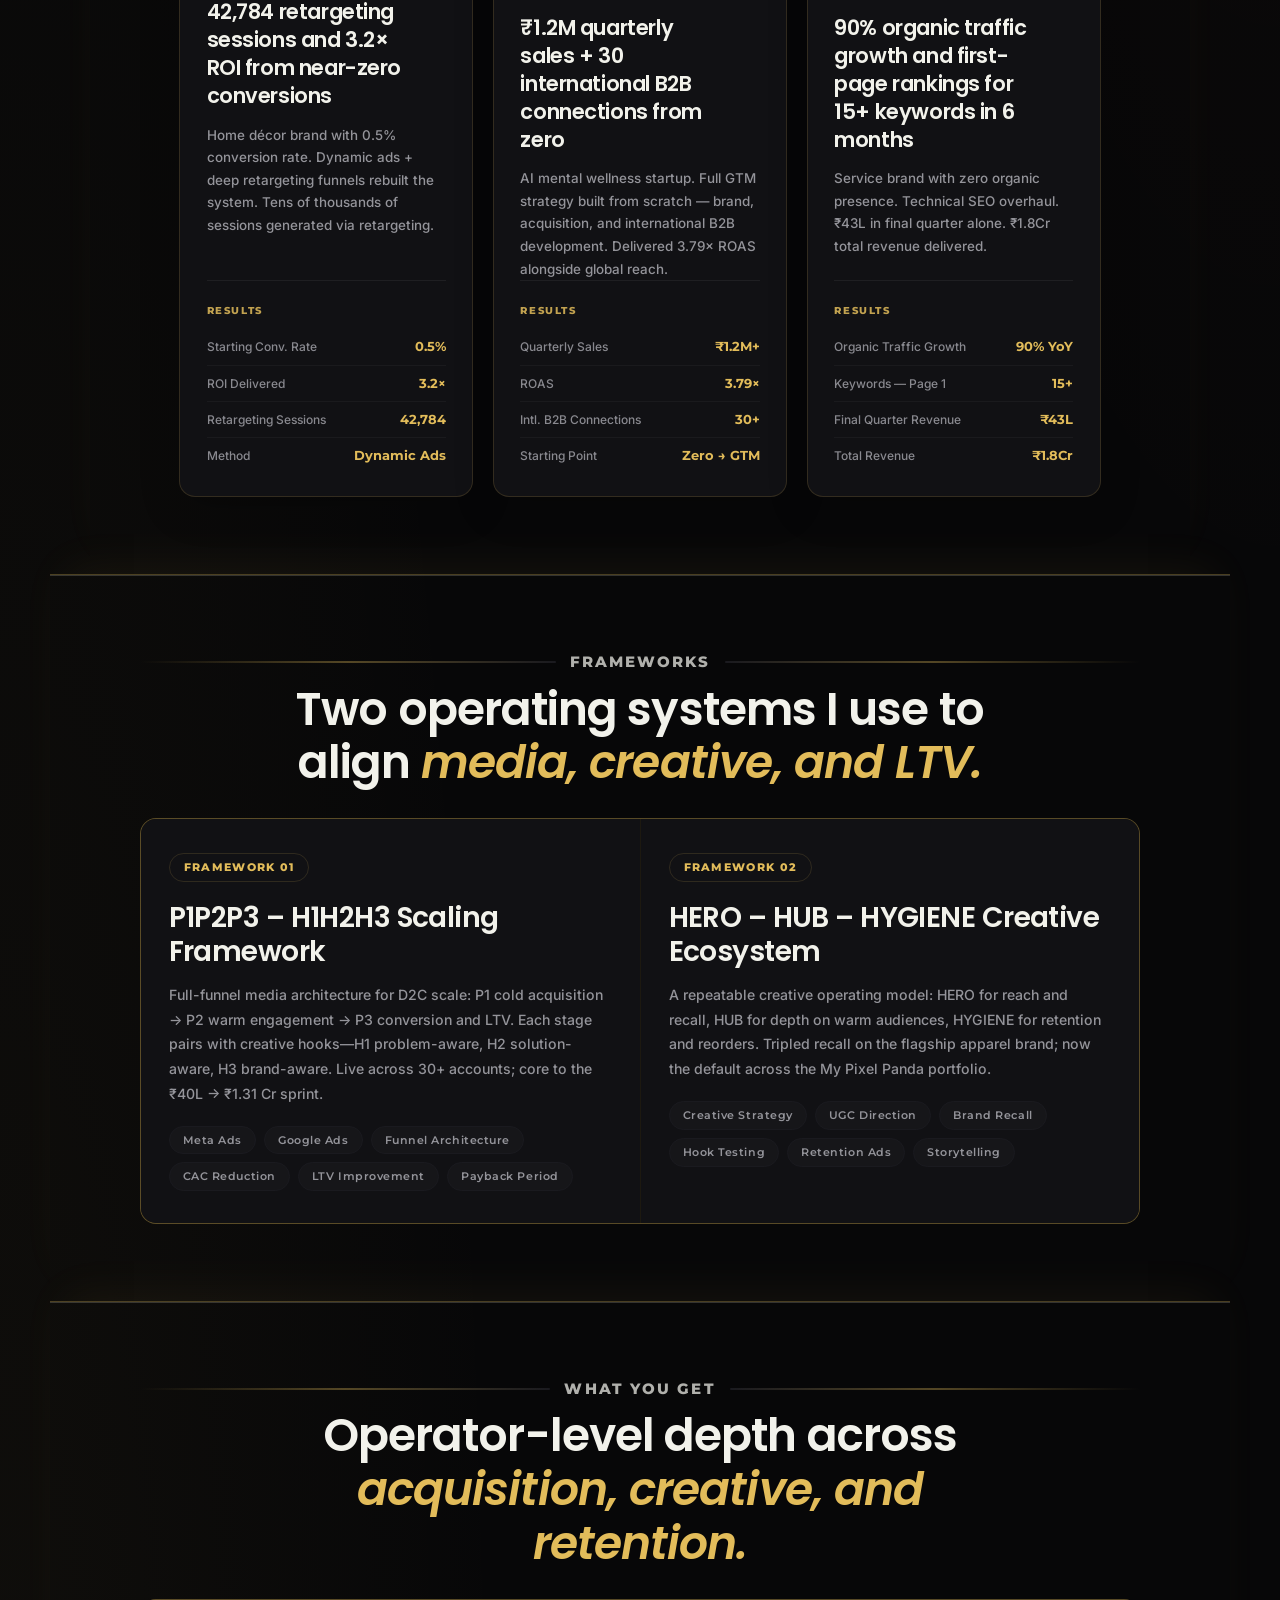
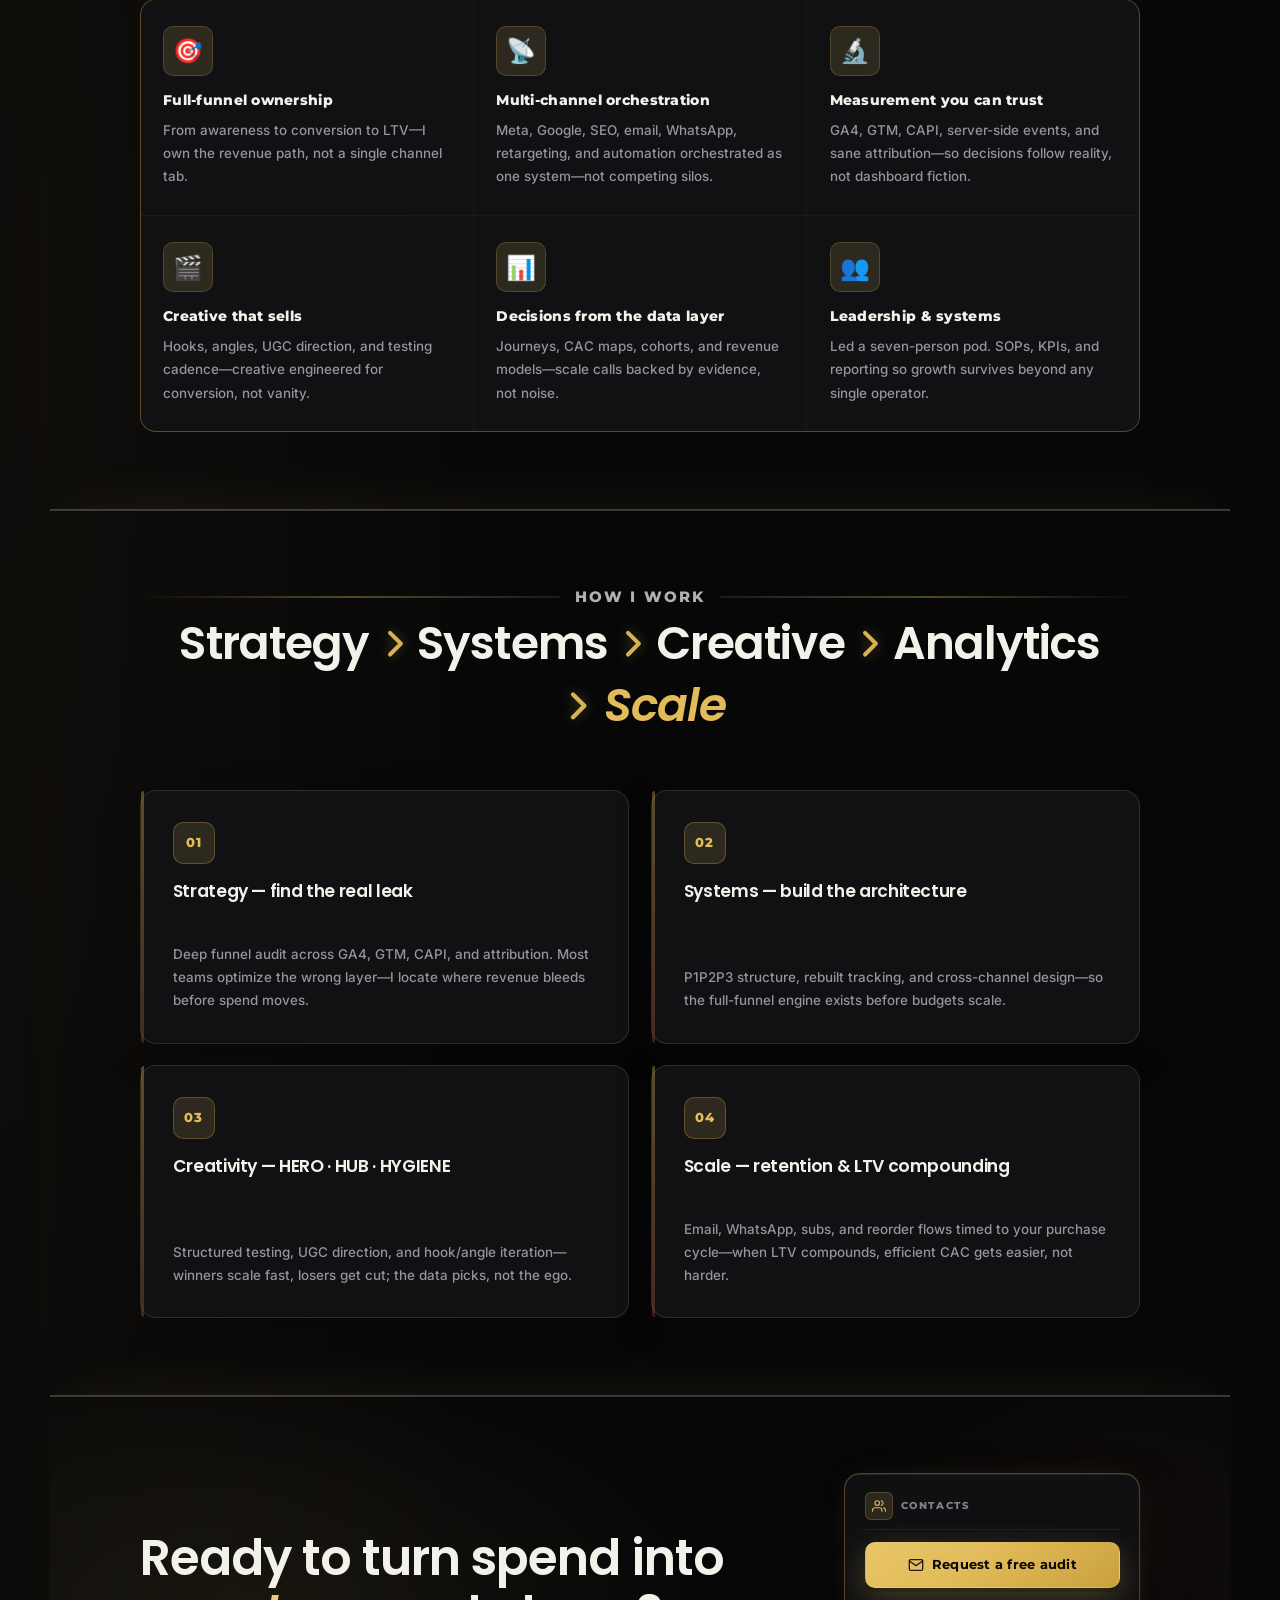
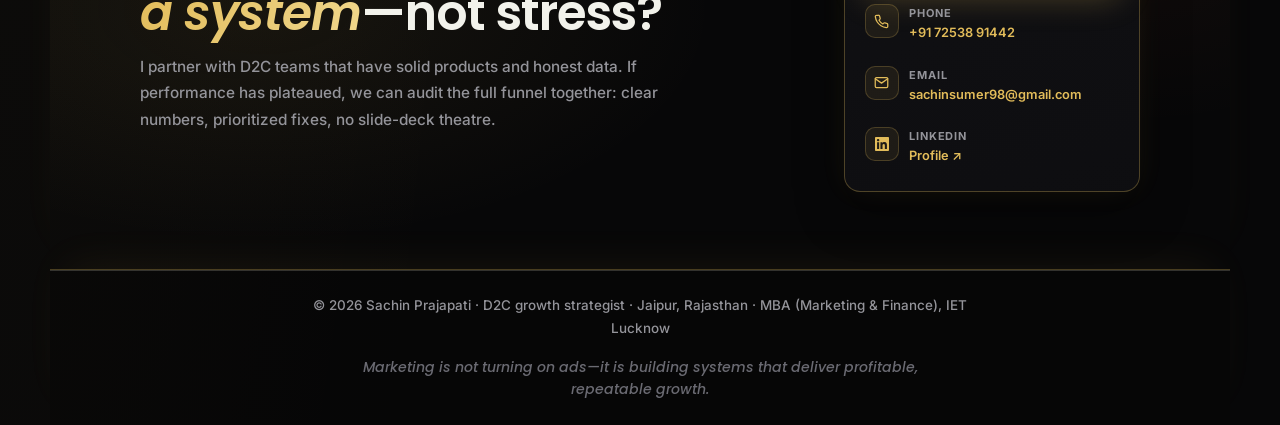
==== commit bfe4f06f: "portfolio version 12" ====
--- a/index.html
+++ b/index.html
@@ -332,12 +332,19 @@
               </div>
               <div class="feat-proof-slide feat-proof-slide--pdf" role="tabpanel" id="proof-panel-1" aria-labelledby="proof-tab-1">
                 <iframe class="feat-proof-frame" title="Shopify analytics dashboard export (PDF)" src="assets/media/documents/proof-shopify-dashboard.pdf#toolbar=0&amp;navpanes=0&amp;view=FitW"></iframe>
+                <div class="feat-proof-pdf-fallback" aria-label="PDF on small screens">
+                  <div class="feat-proof-pdf-fallback-inner">
+                    <svg class="feat-proof-pdf-fallback-ic" xmlns="http://www.w3.org/2000/svg" width="40" height="40" viewBox="0 0 24 24" fill="none" stroke="currentColor" stroke-width="1.35" stroke-linecap="round" stroke-linejoin="round" aria-hidden="true"><path d="M14 2H6a2 2 0 0 0-2 2v16a2 2 0 0 0 2 2h12a2 2 0 0 0 2-2V8z"/><path d="M14 2v6h6M16 13H8M16 17H8M10 9H8"/></svg>
+                    <p class="feat-proof-pdf-fallback-kicker">Dashboard PDF</p>
+                    <p class="feat-proof-pdf-fallback-copy">Most phones can’t show this PDF inside the page. Open the export to view the full Shopify analytics capture.</p>
+                    <a class="feat-proof-open feat-proof-pdf-fallback-cta" href="assets/media/documents/proof-shopify-dashboard.pdf" target="_blank" rel="noopener noreferrer">Open full PDF</a>
+                  </div>
+                </div>
               </div>
             </div>
           </div>
         </div>
         <div class="feat-proof-actions">
-          <span class="feat-proof-hint"><svg class="feat-proof-hint-ic" xmlns="http://www.w3.org/2000/svg" width="14" height="14" viewBox="0 0 24 24" fill="none" stroke="currentColor" stroke-width="2" stroke-linecap="round" stroke-linejoin="round" aria-hidden="true"><path d="M12 4v16M8 8l4-4 4 4M8 16l4 4 4-4"/></svg>Scroll inside the frame — it’s a long capture</span>
           <div class="feat-proof-buttons">
             <a class="feat-proof-open" href="assets/media/documents/proof-shopify-dashboard.pdf" target="_blank" rel="noopener noreferrer">Open full PDF</a>
             <a class="feat-proof-data" href="pages/excel_data.html" target="_blank" rel="noopener noreferrer">Strategy Break Down</a>
--- a/assets/css/styles.css
+++ b/assets/css/styles.css
@@ -1656,30 +1656,51 @@
     border: 0;
     background: #111114;
   }
+  .feat-proof-pdf-fallback {
+    display: none;
+  }
+  .feat-proof-pdf-fallback-inner {
+    display: flex;
+    flex-direction: column;
+    align-items: center;
+    justify-content: center;
+    text-align: center;
+    gap: 0.85rem;
+    max-width: 22rem;
+    margin: 0 auto;
+    width: 100%;
+  }
+  .feat-proof-pdf-fallback-ic {
+    display: block;
+    color: var(--accent);
+    opacity: 0.9;
+  }
+  .feat-proof-pdf-fallback-kicker {
+    font-family: var(--font-ui);
+    font-size: 0.6875rem;
+    font-weight: 800;
+    letter-spacing: 0.16em;
+    text-transform: uppercase;
+    color: var(--accent);
+    margin: 0;
+  }
+  .feat-proof-pdf-fallback-copy {
+    font-size: clamp(0.8125rem, 2.8vw, 0.875rem);
+    color: var(--muted);
+    line-height: 1.55;
+    margin: 0;
+    font-weight: 500;
+  }
+  .feat-proof-pdf-fallback-cta {
+    margin-top: 0.35rem;
+  }
   .feat-proof-actions {
     display: flex;
     flex-wrap: wrap;
     align-items: center;
-    justify-content: space-between;
+    justify-content: flex-end;
     gap: 0.75rem 1rem;
     padding: 0 1.5rem 1.35rem;
-  }
-  .feat-proof-hint {
-    display: inline-flex;
-    flex-wrap: wrap;
-    align-items: center;
-    gap: 0.45rem;
-    font-size: clamp(0.625rem, 0.9vw, 0.6875rem);
-    color: var(--muted);
-    letter-spacing: 0.04em;
-    font-weight: 500;
-    max-width: 100%;
-    overflow-wrap: break-word;
-  }
-  .feat-proof-hint-ic {
-    flex-shrink: 0;
-    color: var(--accent);
-    opacity: 0.9;
   }
   .feat-proof-buttons {
     display: flex;
@@ -2640,12 +2661,6 @@
       padding-right: 0.15rem;
       hyphens: auto;
     }
-    .feat-proof-video,
-    .feat-proof-frame {
-      min-height: 280px;
-      height: clamp(300px, 56dvh, 520px);
-      max-height: min(78dvh, 580px);
-    }
     .feat-proof-actions {
       padding-left: 1rem;
       padding-right: 1rem;
@@ -2654,6 +2669,26 @@
       font-size: clamp(2.75rem, 12vw, 3.5rem);
       top: -1.15rem;
       left: 0.5rem;
+    }
+  }
+
+  /* Proof PDF: phone-only fallback (iframe embed kept for tablet + desktop) */
+  @media (max-width: 480px) {
+    .feat-proof-slide--pdf .feat-proof-frame {
+      display: none !important;
+    }
+    .feat-proof-pdf-fallback {
+      display: flex;
+      align-items: center;
+      justify-content: center;
+      min-height: min(300px, 48dvh);
+      padding: 1.35rem 1.1rem 1.5rem;
+      box-sizing: border-box;
+      background: linear-gradient(165deg, rgba(12, 12, 15, 0.98) 0%, rgba(7, 7, 8, 0.99) 100%);
+      border-top: 1px solid rgba(226, 188, 90, 0.12);
+    }
+    .feat-proof-slide--pdf {
+      min-height: 0;
     }
   }
 
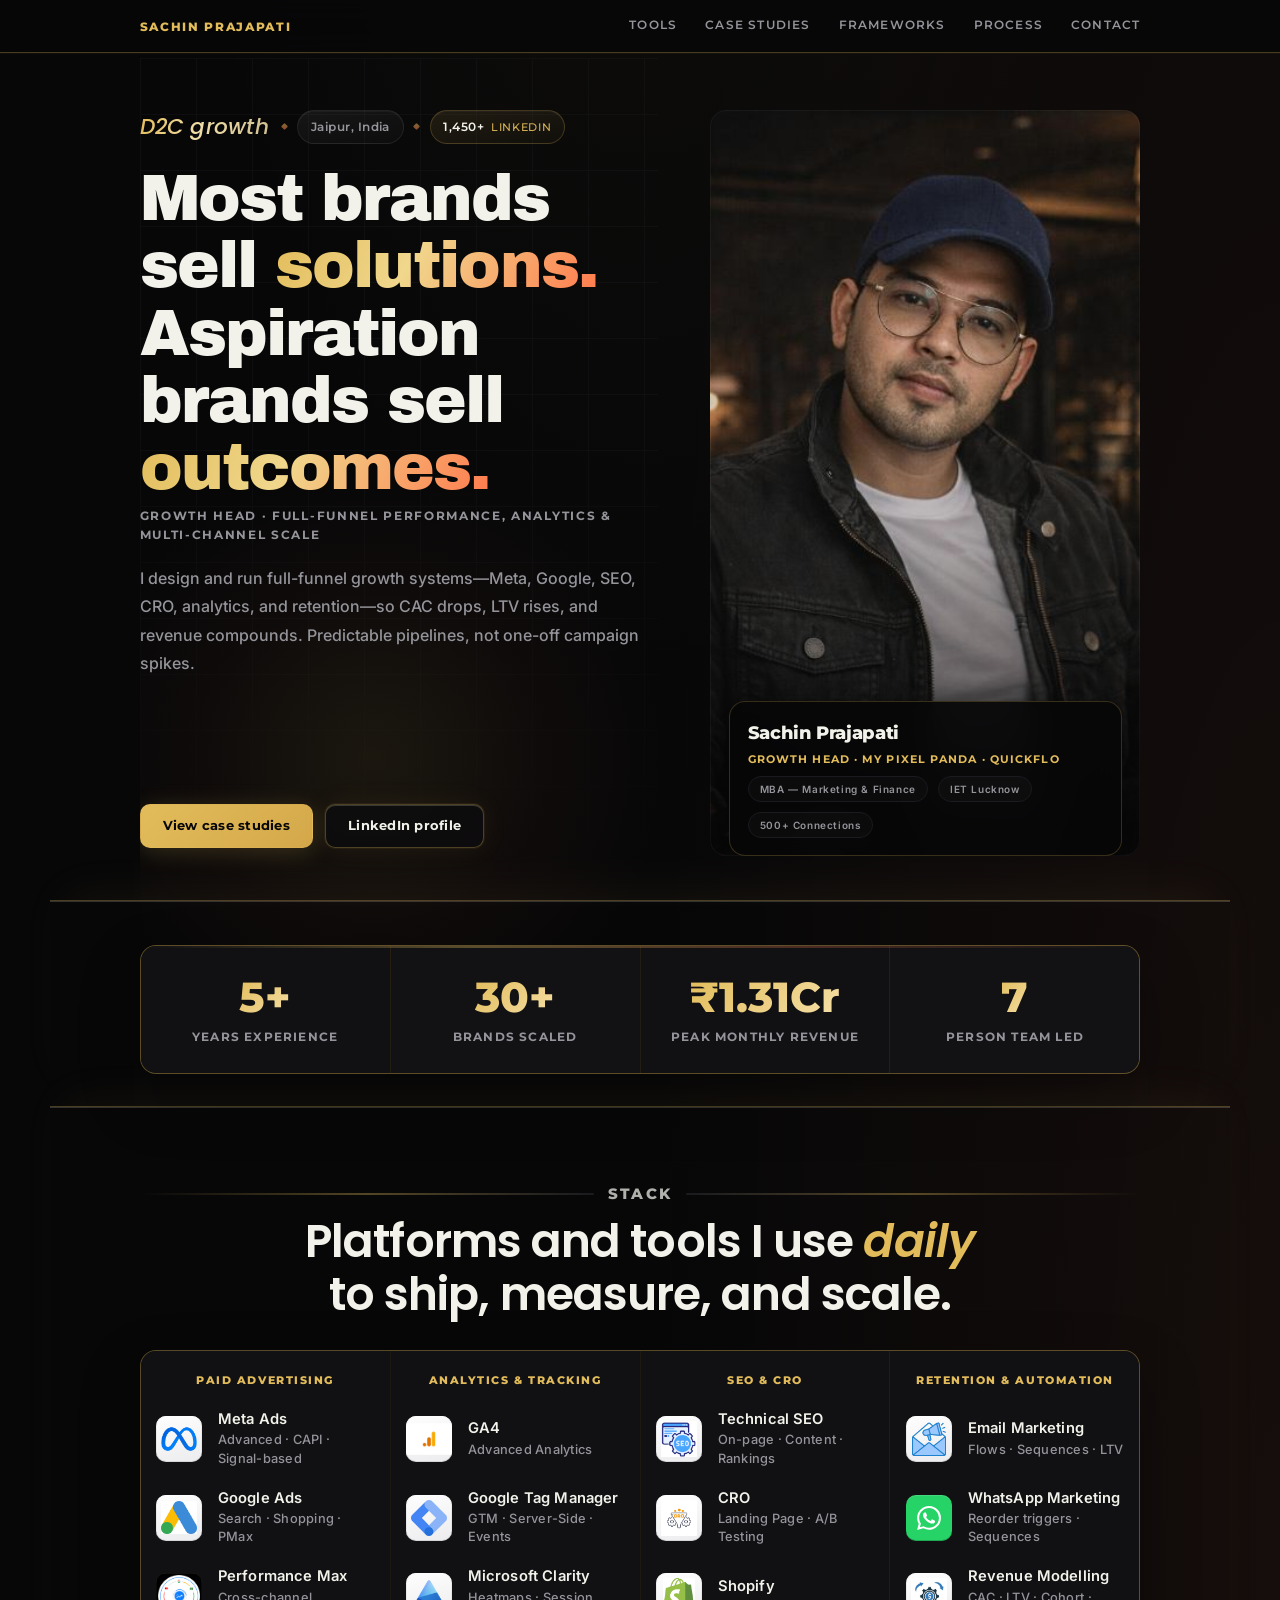
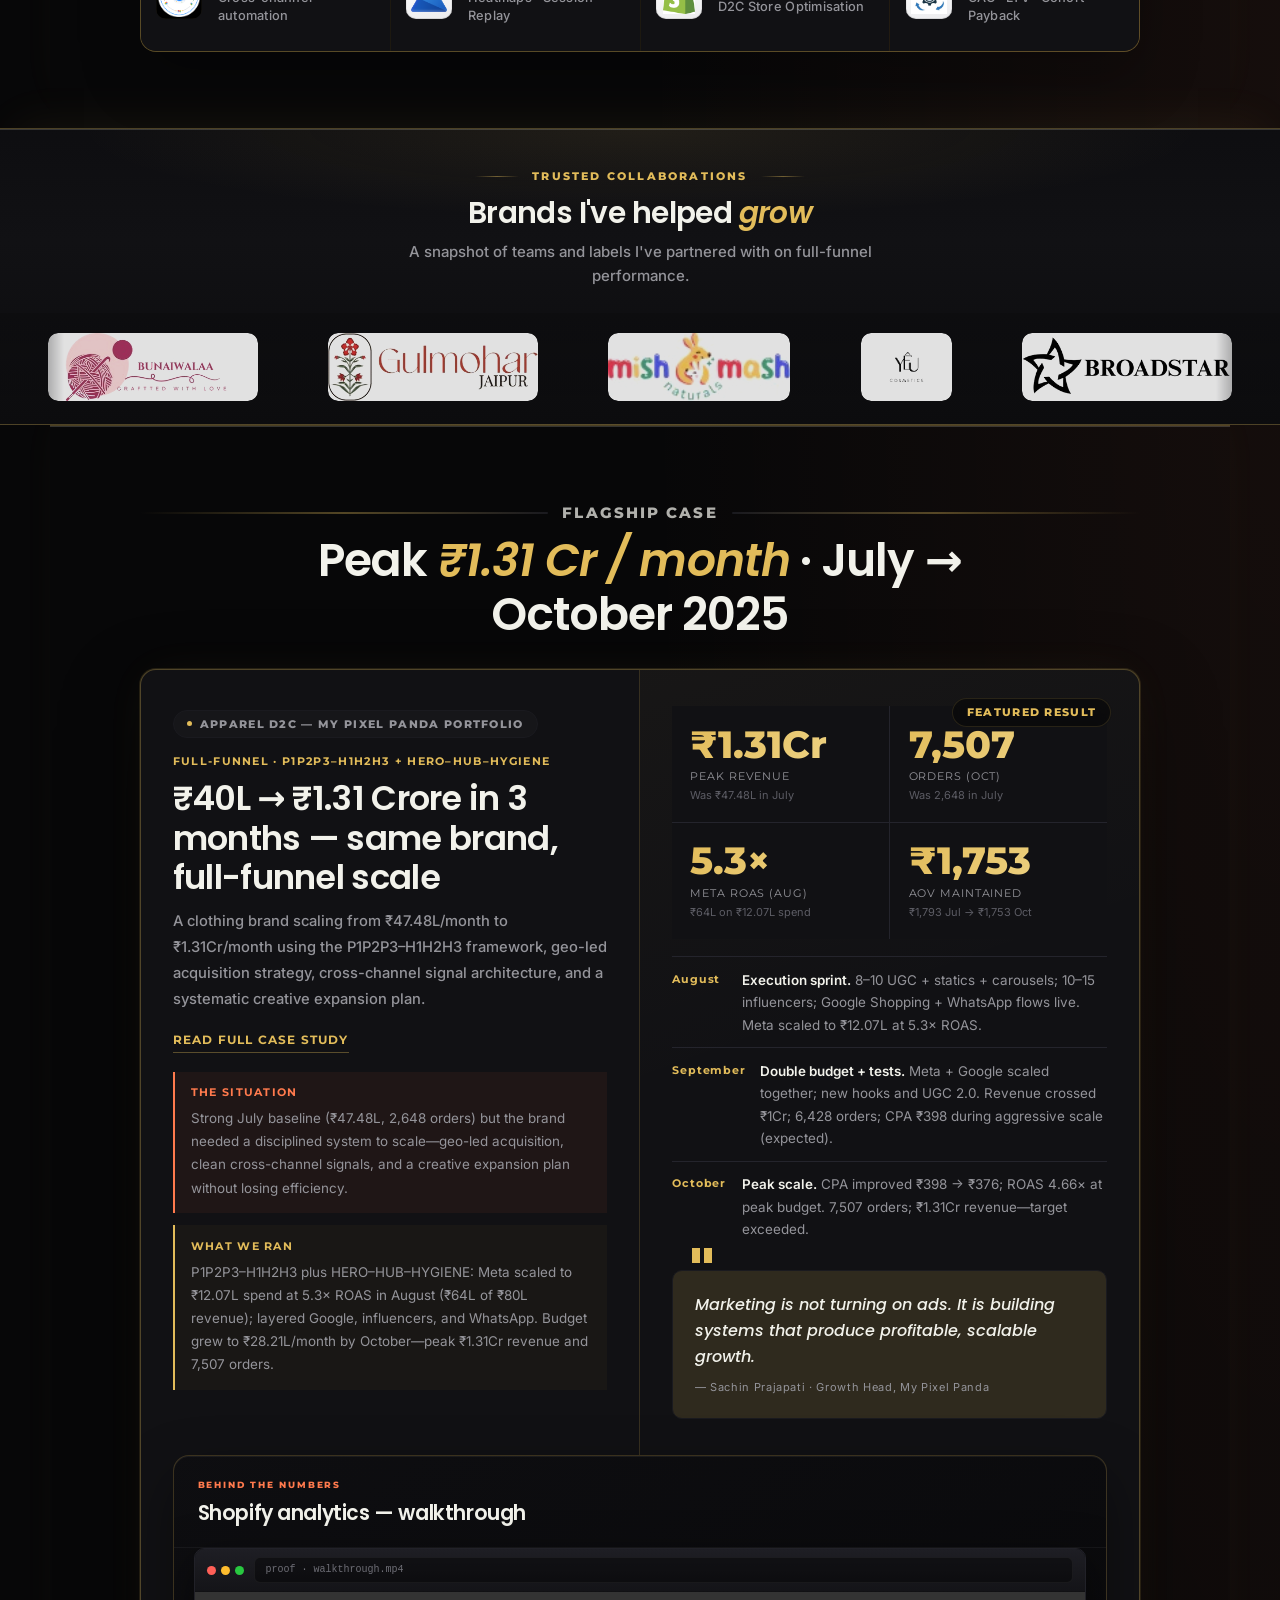
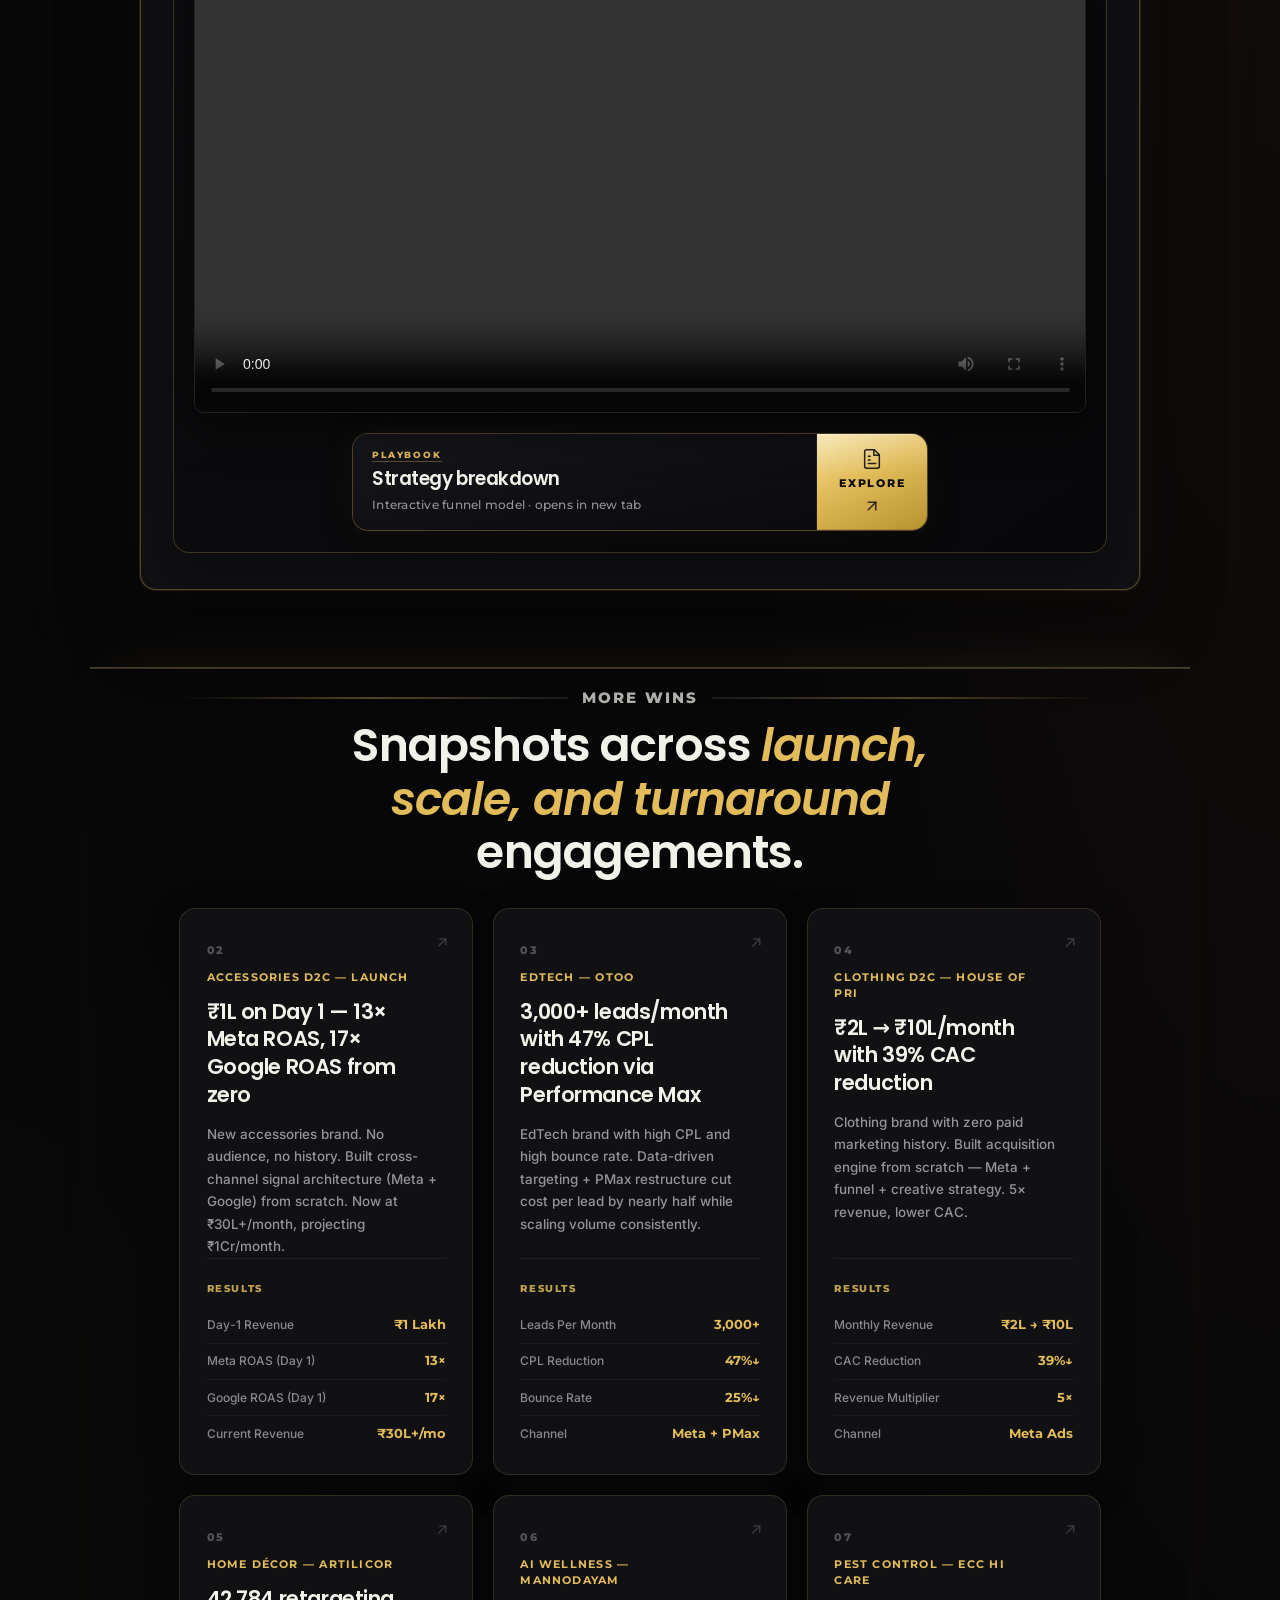
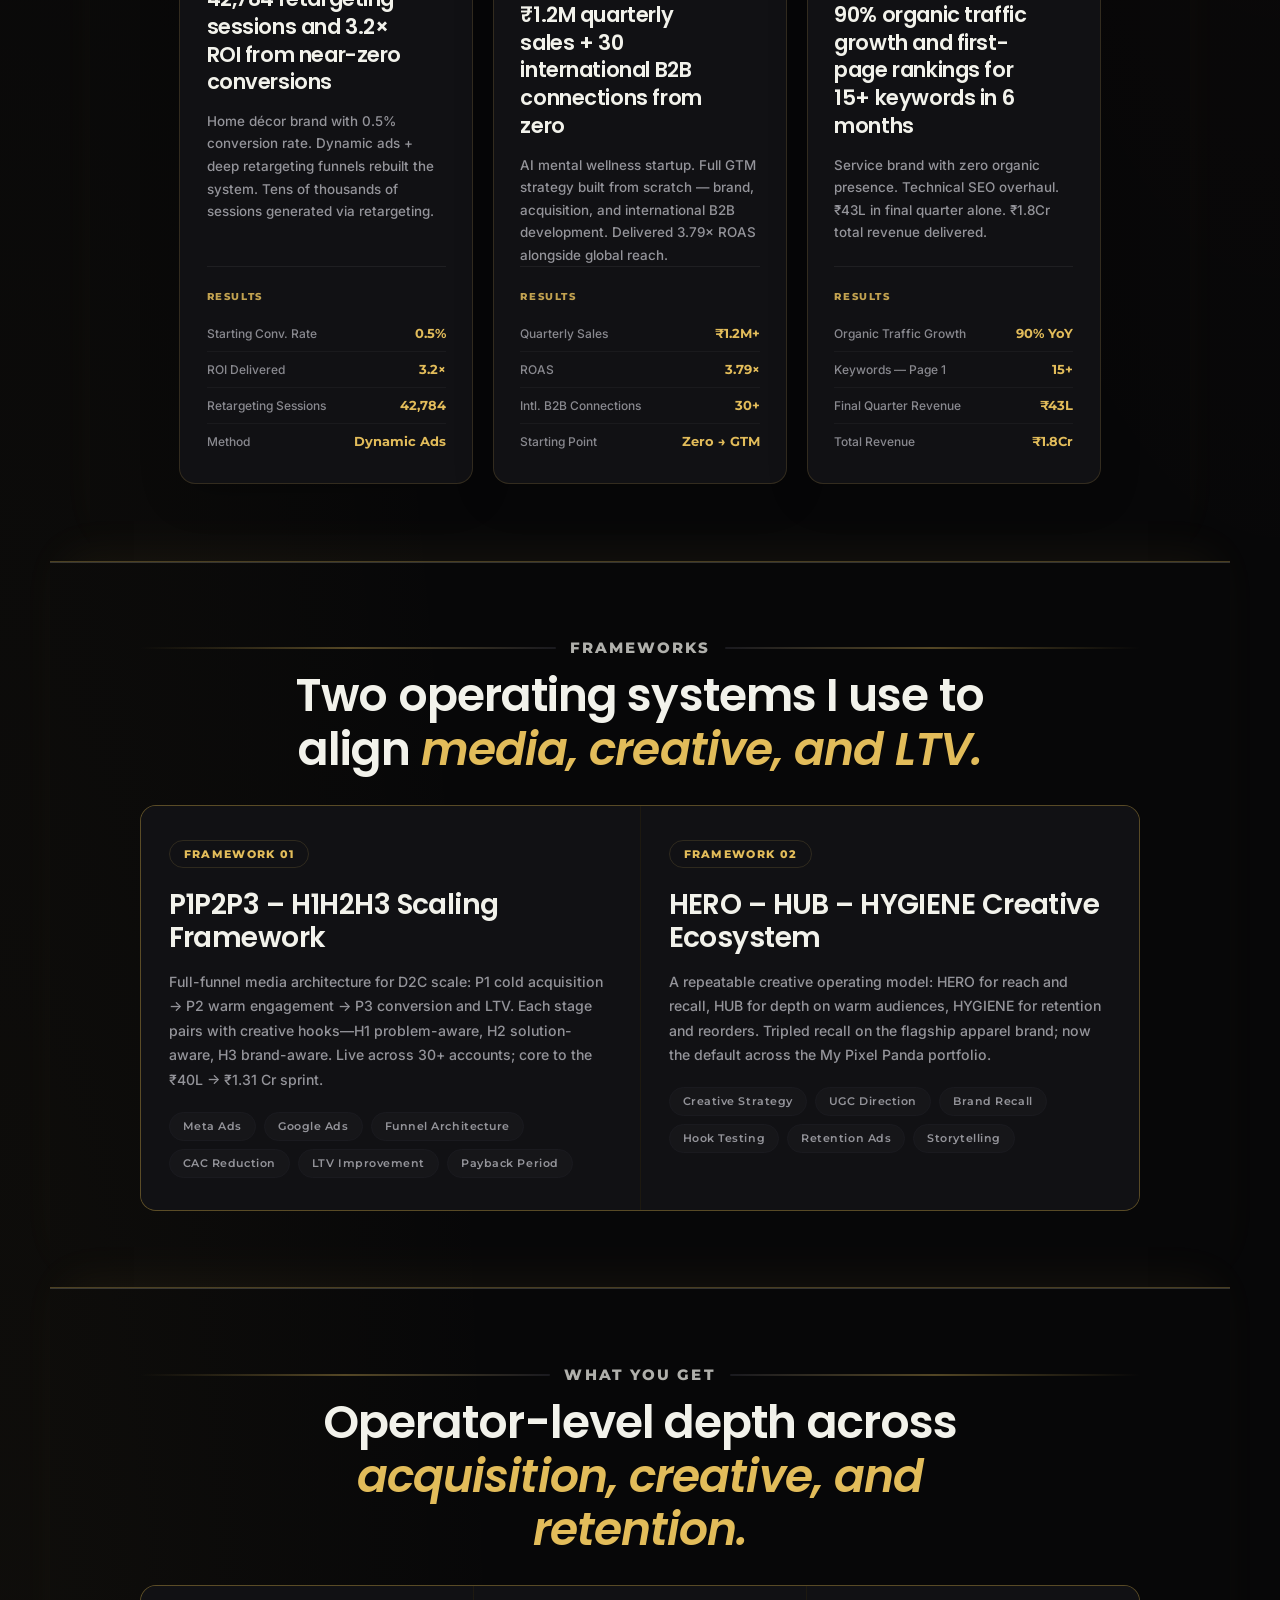
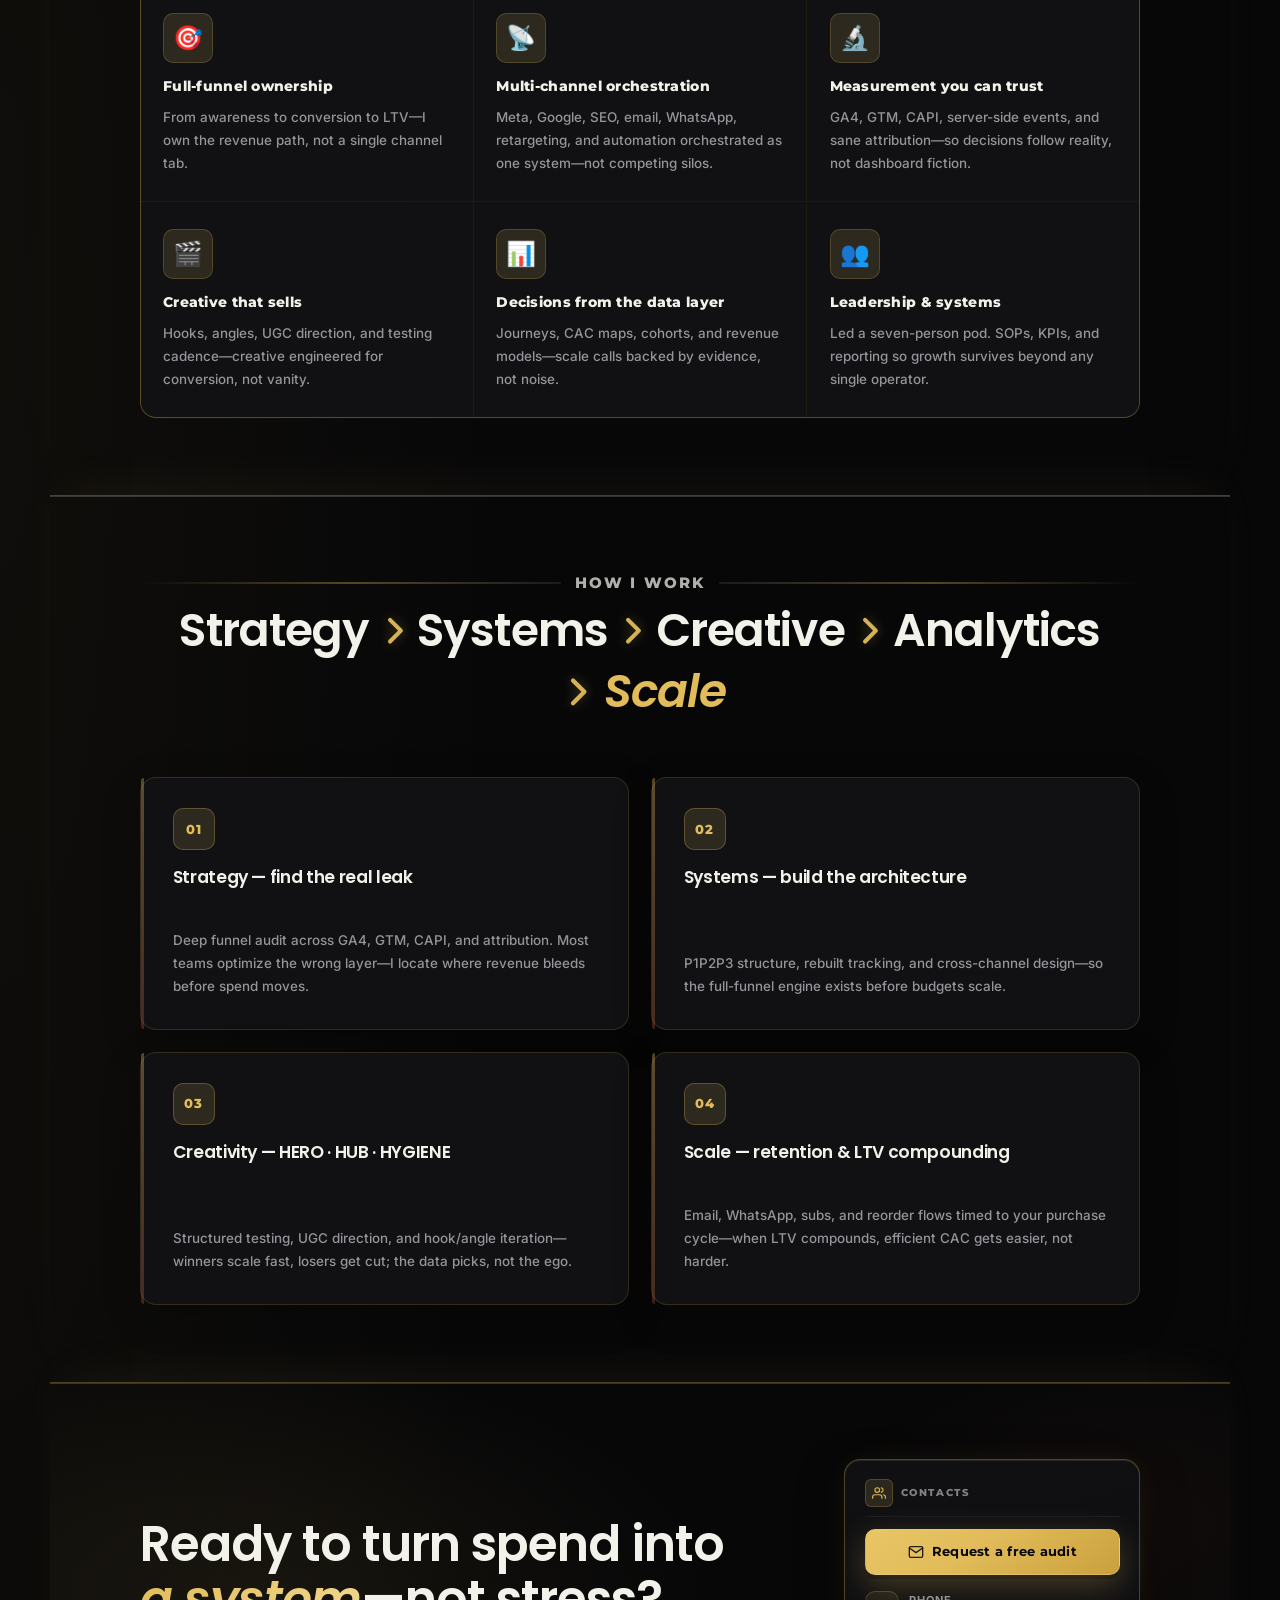
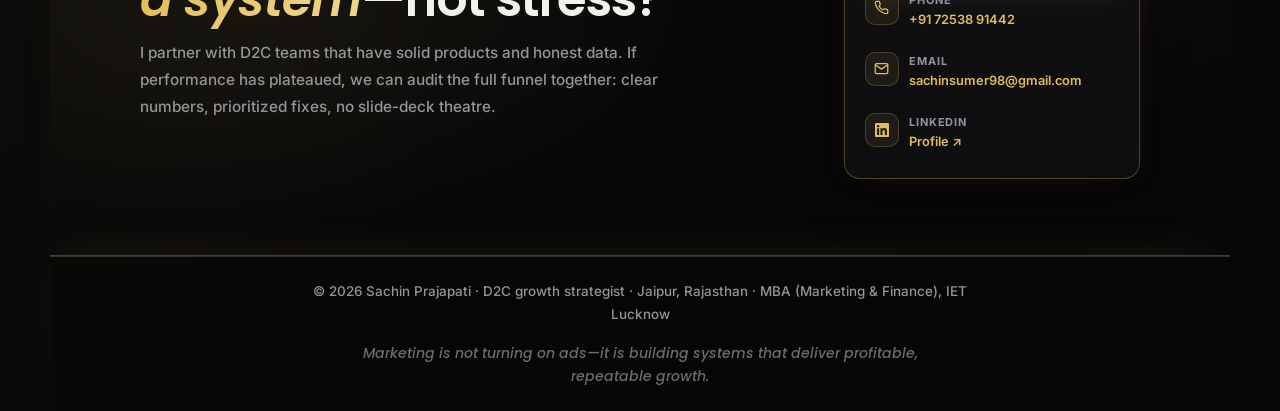
==== commit e0e01917: "portfolio version 14" ====
--- a/index.html
+++ b/index.html
@@ -84,15 +84,17 @@
     </div>
   </div>
   <div class="hero-right">
-    <img src="assets/media/images/hero-portrait.jpg" alt="Sachin Prajapati" class="hero-photo">
-    <div class="hero-photo-overlay"></div>
-    <div class="hero-badge">
-      <div class="hb-name">Sachin Prajapati</div>
-      <div class="hb-role">Growth Head · My Pixel Panda · QuickFlo</div>
-      <div class="hb-meta">
-        <span class="hb-pill">MBA — Marketing & Finance</span>
-        <span class="hb-pill">IET Lucknow</span>
-        <span class="hb-pill">500+ Connections</span>
+    <div class="hero-photo-shell">
+      <img src="assets/media/images/hero-portrait.jpg" alt="Sachin Prajapati" class="hero-photo">
+      <div class="hero-photo-overlay"></div>
+      <div class="hero-badge">
+        <div class="hb-name">Sachin Prajapati</div>
+        <div class="hb-role">Growth Head · My Pixel Panda · QuickFlo</div>
+        <div class="hb-meta">
+          <span class="hb-pill">MBA — Marketing & Finance</span>
+          <span class="hb-pill">IET Lucknow</span>
+          <span class="hb-pill">500+ Connections</span>
+        </div>
       </div>
     </div>
   </div>
@@ -299,55 +301,34 @@
     <div class="feat-proof reveal">
       <div class="feat-proof-inner">
         <div class="feat-proof-head">
-          <span class="feat-proof-eyebrow">Verification</span>
-          <h3 class="feat-proof-title">Shopify analytics — dashboard capture</h3>
-          <p class="feat-proof-caption">Gulmohar Jaipur · Full-length scrolling export — raw numbers behind the ₹1.31Cr peak narrative.</p>
-        </div>
-        <div
-          class="feat-proof-dock"
-          data-proof-carousel
-          data-pdf-phase-ms="10000"
-          data-video-url-bar="proof · walkthrough.mp4"
-          data-pdf-url-bar="admin.shopify.com/store/···/analytics"
-        >
+          <span class="feat-proof-eyebrow">Behind the numbers</span>
+          <h3 class="feat-proof-title">Shopify analytics — walkthrough</h3>
+        </div>
+        <div class="feat-proof-dock">
           <div class="feat-proof-chrome">
             <span class="feat-proof-dots" aria-hidden="true"><span></span><span></span><span></span></span>
-            <div class="feat-proof-url" aria-hidden="true">admin.shopify.com/store/···/analytics</div>
-          </div>
-          <div class="feat-proof-carousel-meta">
-            <div class="feat-proof-carousel-tabs" role="tablist" aria-label="Verification media">
-              <button type="button" class="feat-proof-tab" role="tab" id="proof-tab-0" aria-selected="false" aria-controls="proof-panel-0" data-carousel-tab="0">Video</button>
-              <button type="button" class="feat-proof-tab feat-proof-tab--active" role="tab" id="proof-tab-1" aria-selected="true" aria-controls="proof-panel-1" data-carousel-tab="1">Dashboard PDF</button>
-            </div>
-            <div class="feat-proof-carousel-progress" aria-hidden="true">
-              <span class="feat-proof-carousel-progress-bar"></span>
-            </div>
-          </div>
-          <div class="feat-proof-viewport feat-proof-viewport--carousel">
-            <div class="feat-proof-track" data-carousel-track style="transform: translateX(-50%)">
-              <div class="feat-proof-slide feat-proof-slide--video" role="tabpanel" id="proof-panel-0" aria-labelledby="proof-tab-0" aria-hidden="true">
-                <video class="feat-proof-video" controls playsinline preload="metadata" src="assets/media/video/video.mp4">
-                  Your browser does not support the video tag.
-                </video>
-              </div>
-              <div class="feat-proof-slide feat-proof-slide--pdf" role="tabpanel" id="proof-panel-1" aria-labelledby="proof-tab-1">
-                <iframe class="feat-proof-frame" title="Shopify analytics dashboard export (PDF)" src="assets/media/documents/proof-shopify-dashboard.pdf#toolbar=0&amp;navpanes=0&amp;view=FitW"></iframe>
-                <div class="feat-proof-pdf-fallback" aria-label="PDF on small screens">
-                  <div class="feat-proof-pdf-fallback-inner">
-                    <svg class="feat-proof-pdf-fallback-ic" xmlns="http://www.w3.org/2000/svg" width="40" height="40" viewBox="0 0 24 24" fill="none" stroke="currentColor" stroke-width="1.35" stroke-linecap="round" stroke-linejoin="round" aria-hidden="true"><path d="M14 2H6a2 2 0 0 0-2 2v16a2 2 0 0 0 2 2h12a2 2 0 0 0 2-2V8z"/><path d="M14 2v6h6M16 13H8M16 17H8M10 9H8"/></svg>
-                    <p class="feat-proof-pdf-fallback-kicker">Dashboard PDF</p>
-                    <p class="feat-proof-pdf-fallback-copy">Most phones can’t show this PDF inside the page. Open the export to view the full Shopify analytics capture.</p>
-                    <a class="feat-proof-open feat-proof-pdf-fallback-cta" href="assets/media/documents/proof-shopify-dashboard.pdf" target="_blank" rel="noopener noreferrer">Open full PDF</a>
-                  </div>
-                </div>
-              </div>
-            </div>
+            <div class="feat-proof-url" aria-hidden="true">proof · walkthrough.mp4</div>
+          </div>
+          <div class="feat-proof-viewport">
+            <video class="feat-proof-video" controls playsinline preload="metadata" src="assets/media/video/video.mp4" title="Shopify analytics walkthrough">
+              Your browser does not support the video tag.
+            </video>
           </div>
         </div>
         <div class="feat-proof-actions">
           <div class="feat-proof-buttons">
-            <a class="feat-proof-open" href="assets/media/documents/proof-shopify-dashboard.pdf" target="_blank" rel="noopener noreferrer">Open full PDF</a>
-            <a class="feat-proof-data" href="pages/excel_data.html" target="_blank" rel="noopener noreferrer">Strategy Break Down</a>
+            <a class="feat-proof-data" href="pages/excel_data.html" target="_blank" rel="noopener noreferrer" aria-label="Strategy breakdown. Interactive funnel model · opens in new tab">
+              <span class="feat-proof-data__copy">
+                <span class="feat-proof-data__tag">Playbook</span>
+                <span class="feat-proof-data__label">Strategy breakdown</span>
+                <span class="feat-proof-data__hint">Interactive funnel model · opens in new tab</span>
+              </span>
+              <span class="feat-proof-data__cta" aria-hidden="true">
+                <svg class="feat-proof-data__cta-icon" xmlns="http://www.w3.org/2000/svg" width="22" height="22" viewBox="0 0 24 24" fill="none" stroke="currentColor" stroke-width="1.65" stroke-linecap="round" stroke-linejoin="round"><path d="M14.5 2H6a2 2 0 0 0-2 2v16a2 2 0 0 0 2 2h12a2 2 0 0 0 2-2V7.5L14.5 2z"/><path d="M14 2v6h6"/><path d="M8 13h2"/><path d="M8 17h8"/><path d="M8 9h2"/></svg>
+                <span class="feat-proof-data__cta-text">Explore</span>
+                <svg class="feat-proof-data__cta-arrow" xmlns="http://www.w3.org/2000/svg" width="18" height="18" viewBox="0 0 24 24" fill="none" stroke="currentColor" stroke-width="2.25" stroke-linecap="round" stroke-linejoin="round"><path d="M7 17L17 7"/><path d="M7 7h10v10"/></svg>
+              </span>
+            </a>
           </div>
         </div>
       </div>
--- a/assets/css/styles.css
+++ b/assets/css/styles.css
@@ -441,12 +441,14 @@
 
   /* HERO */
   .hero {
+    --hero-inner-pad-y: clamp(2rem, 5vw, 3.25rem);
     min-height: 100dvh;
     min-height: 100vh;
     display: grid;
     grid-template-columns: minmax(0, 1fr) minmax(300px, min(40vw, 430px));
     column-gap: var(--hero-col-gap);
-    align-items: center;
+    /* Stretch row height so CTA row and photo-card bottom share one baseline */
+    align-items: stretch;
     justify-content: center;
     max-width: var(--layout-max);
     width: 100%;
@@ -457,15 +459,16 @@
     overflow-y: visible;
   }
   .hero-left {
-    padding: clamp(2rem, 5vw, 3.25rem) 0;
+    padding: var(--hero-inner-pad-y) 0;
     display: flex;
     flex-direction: column;
-    justify-content: center;
+    justify-content: flex-start;
     align-items: flex-start;
     position: relative;
     overflow-x: clip;
     overflow-y: visible;
     min-width: 0;
+    min-height: 0;
   }
   .hero-grid {
     position: absolute; inset: 0;
@@ -586,7 +589,15 @@
     margin-bottom: 1.85rem;
     font-weight: 500;
   }
-  .hero-btns { display: flex; flex-wrap: wrap; align-items: center; gap: 0.75rem; position: relative; z-index: 1; }
+  .hero-btns {
+    display: flex;
+    flex-wrap: wrap;
+    align-items: center;
+    gap: 0.75rem;
+    position: relative;
+    z-index: 1;
+    margin-top: auto;
+  }
   .btn-primary,
   .btn-secondary,
   .cta-btn {
@@ -648,36 +659,66 @@
   }
   .hero-right {
     position: relative;
+    overflow: visible;
+    width: 100%;
+    /* Same top inset as .hero-left padding — image top ≈ eyebrow row */
+    margin-top: var(--hero-inner-pad-y);
+    margin-bottom: clamp(1.75rem, 5vw, 2.75rem);
+    display: flex;
+    flex-direction: column;
+    min-height: 0;
+  }
+  .hero-photo-shell {
+    position: relative;
     overflow: hidden;
+    border-radius: var(--radius-md);
     background: var(--card);
-    border-radius: var(--radius-md);
-    align-self: center;
-    width: 100%;
-  }
-  .hero-right::before {
-    content: ''; position: absolute; inset: 0; z-index: 2; pointer-events: none;
-    box-shadow: inset 0 0 0 1px rgba(255,255,255,0.04), inset 0 -120px 80px -40px rgba(7,7,8,0.5);
+    flex: 1 1 auto;
+    display: flex;
+    flex-direction: column;
+    min-height: clamp(380px, 56vh, 480px);
+  }
+  .hero-photo-shell::before {
+    content: '';
+    position: absolute;
+    inset: 0;
+    z-index: 2;
+    pointer-events: none;
+    border-radius: inherit;
+    box-shadow:
+      inset 0 0 0 1px rgba(255, 255, 255, 0.04),
+      inset 0 -120px 80px -40px rgba(7, 7, 8, 0.5);
   }
   .hero-photo {
     width: 100%;
-    height: auto;
-    min-height: 320px;
-    max-height: min(88vh, 680px);
-    aspect-ratio: 3 / 4;
+    flex: 1 1 auto;
+    min-height: clamp(380px, 56vh, 480px);
+    max-height: min(90vh, 760px);
     object-fit: cover;
-    object-position: center top;
+    object-position: center 28%;
     display: block;
   }
-  .hero-photo-overlay { position: absolute; inset: 0; z-index: 1; background: linear-gradient(to top, rgba(7,7,8,0.88) 0%, rgba(7,7,8,0.12) 50%, transparent 85%); }
+  .hero-photo-overlay {
+    position: absolute;
+    inset: 0;
+    z-index: 1;
+    background: linear-gradient(to top, rgba(7, 7, 8, 0.88) 0%, rgba(7, 7, 8, 0.12) 50%, transparent 85%);
+  }
+  /* Bottom of card aligns with hero CTA row (grid stretch + margin-top: auto on .hero-btns) */
   .hero-badge {
     position: absolute;
-    bottom: clamp(0.35rem, 1.1vw, 0.65rem);
-    left: 1.25rem;
-    right: 1.25rem;
+    left: 1.15rem;
+    right: 1.15rem;
+    bottom: 0;
     z-index: 3;
-    border: 1px solid rgba(226, 188, 90, 0.22); border-radius: var(--radius-md);
-    background: rgba(7, 7, 8, 0.82); backdrop-filter: blur(16px); padding: 1.1rem 1.15rem;
-    box-shadow: 0 12px 40px rgba(0,0,0,0.35);
+    border: 1px solid rgba(226, 188, 90, 0.22);
+    border-radius: var(--radius-md);
+    background: rgba(7, 7, 8, 0.92);
+    backdrop-filter: blur(16px);
+    padding: 1.05rem 1.12rem;
+    box-shadow:
+      0 12px 40px rgba(0, 0, 0, 0.35),
+      0 4px 24px rgba(0, 0, 0, 0.25);
     overflow-wrap: break-word;
   }
   .hb-name {
@@ -1419,7 +1460,7 @@
     line-height: 1.45;
   }
 
-  /* FEATURED — Shopify / analytics PDF proof */
+  /* FEATURED — verification video */
   .feat-proof {
     grid-column: 1 / -1;
     padding: 0 2rem 2.25rem;
@@ -1460,14 +1501,6 @@
     margin-bottom: 0.35rem;
     color: var(--text);
     line-height: 1.25;
-  }
-  .feat-proof-caption {
-    font-size: clamp(0.75rem, 1vw, 0.8125rem);
-    color: var(--muted);
-    line-height: 1.65;
-    max-width: 44rem;
-    font-weight: 500;
-    overflow-wrap: break-word;
   }
   .feat-proof-dock {
     position: relative;
@@ -1535,108 +1568,6 @@
     pointer-events: none;
     z-index: 2;
   }
-  .feat-proof-viewport--carousel {
-    overflow: hidden;
-    -webkit-overflow-scrolling: touch;
-    touch-action: pan-y;
-    min-height: 0;
-  }
-  .feat-proof-carousel-meta {
-    padding: 0.5rem 0.75rem 0.45rem;
-    background: linear-gradient(180deg, #16161a 0%, #101014 100%);
-    border-bottom: 1px solid rgba(0, 0, 0, 0.4);
-  }
-  .feat-proof-carousel-tabs {
-    display: flex;
-    gap: 0.35rem;
-    flex-wrap: wrap;
-    margin-bottom: 0.4rem;
-  }
-  .feat-proof-tab {
-    font-family: var(--font-ui);
-    font-size: 0.625rem;
-    font-weight: 700;
-    letter-spacing: 0.12em;
-    text-transform: uppercase;
-    padding: 0.4rem 0.75rem;
-    border-radius: 6px;
-    border: 1px solid rgba(255, 255, 255, 0.08);
-    background: rgba(0, 0, 0, 0.35);
-    color: var(--muted);
-    cursor: pointer;
-    white-space: normal;
-    text-align: center;
-    overflow-wrap: break-word;
-    line-height: 1.25;
-    max-width: 100%;
-    transition:
-      color 0.2s var(--ease-out),
-      border-color 0.2s,
-      background 0.2s,
-      box-shadow 0.2s;
-  }
-  .feat-proof-tab:hover {
-    color: var(--text);
-    border-color: rgba(226, 188, 90, 0.35);
-  }
-  .feat-proof-tab--active {
-    color: var(--accent);
-    border-color: rgba(226, 188, 90, 0.5);
-    background: rgba(226, 188, 90, 0.08);
-    box-shadow: inset 0 1px 0 rgba(255, 250, 224, 0.06);
-  }
-  .feat-proof-carousel-progress {
-    --feat-proof-carousel-ms: 10000ms;
-    height: 3px;
-    border-radius: 2px;
-    background: rgba(255, 255, 255, 0.06);
-    overflow: hidden;
-  }
-  .feat-proof-carousel-progress-bar {
-    display: block;
-    height: 100%;
-    width: 100%;
-    transform-origin: left center;
-    transform: scaleX(0);
-    background: linear-gradient(90deg, rgba(226, 188, 90, 0.25), var(--accent), rgba(255, 122, 77, 0.35));
-  }
-  .feat-proof-carousel-progress-bar.feat-proof-carousel-progress-bar--tick {
-    animation: featProofCarouselProgress var(--feat-proof-carousel-ms, 5000ms) linear forwards;
-  }
-  @keyframes featProofCarouselProgress {
-    from {
-      transform: scaleX(0);
-    }
-    to {
-      transform: scaleX(1);
-    }
-  }
-  @media (prefers-reduced-motion: reduce) {
-    .feat-proof-carousel-progress-bar.feat-proof-carousel-progress-bar--tick {
-      animation: none;
-      transform: scaleX(0.5);
-      opacity: 0.5;
-    }
-    .feat-proof-track {
-      transition: none !important;
-    }
-  }
-  .feat-proof-track {
-    display: flex;
-    width: 200%;
-    transition: transform 0.5s var(--ease-out);
-    will-change: transform;
-  }
-  .feat-proof-slide {
-    flex: 0 0 50%;
-    width: 50%;
-    min-width: 0;
-    background: #070708;
-  }
-  .feat-proof-slide--pdf {
-    -webkit-overflow-scrolling: touch;
-    min-height: 260px;
-  }
   .feat-proof-video {
     display: block;
     width: 100%;
@@ -1647,130 +1578,178 @@
     object-position: center center;
     background: #000;
   }
-  .feat-proof-frame {
+  .feat-proof-actions {
+    display: flex;
+    flex-wrap: wrap;
+    align-items: center;
+    justify-content: center;
+    gap: 0.75rem 1rem;
+    padding: 0 1.5rem 1.35rem;
+  }
+  .feat-proof-buttons {
+    display: flex;
+    flex-wrap: wrap;
+    align-items: center;
+    justify-content: center;
+    gap: 0.5rem 0.65rem;
+    width: 100%;
+    max-width: min(36rem, 100%);
+    margin-left: auto;
+    margin-right: auto;
+  }
+  /* Strategy CTA — split editorial block + gold action rail (marketing portfolio) */
+  .feat-proof-data {
+    display: flex;
+    flex-direction: row;
+    align-items: stretch;
+    width: 100%;
+    min-height: 4.5rem;
+    border-radius: var(--radius-md);
+    overflow: hidden;
+    text-decoration: none;
+    color: inherit;
+    font-family: var(--font-ui);
+    border: 1px solid rgba(226, 188, 90, 0.32);
+    background: #0c0c10;
+    box-shadow:
+      0 6px 28px rgba(0, 0, 0, 0.42),
+      0 0 0 1px rgba(255, 255, 255, 0.04) inset,
+      var(--border-gold-glow);
+    transition:
+      transform 0.28s var(--ease-out),
+      border-color 0.28s,
+      box-shadow 0.28s;
+    overflow-wrap: anywhere;
+  }
+  .feat-proof-data__copy {
+    flex: 1;
+    min-width: 0;
+    display: flex;
+    flex-direction: column;
+    justify-content: center;
+    gap: 0.35rem;
+    padding: 1rem 1.15rem 1rem 1.2rem;
+    text-align: left;
+    background: linear-gradient(168deg, rgba(22, 22, 28, 0.97) 0%, rgba(11, 11, 14, 0.99) 100%);
+    border-right: 1px solid rgba(255, 255, 255, 0.06);
+  }
+  .feat-proof-data__tag {
+    display: inline-block;
+    align-self: flex-start;
+    font-size: 0.5625rem;
+    font-weight: 800;
+    letter-spacing: 0.2em;
+    text-transform: uppercase;
+    color: var(--accent);
+    line-height: 1.2;
+    padding-bottom: 0.05rem;
+    border-bottom: 1px solid rgba(226, 188, 90, 0.35);
+  }
+  .feat-proof-data__tag[hidden] {
+    display: none !important;
+  }
+  .feat-proof-data__label {
+    font-family: var(--font-title);
+    font-size: clamp(1.05rem, 1.45vw, 1.22rem);
+    font-weight: 600;
+    letter-spacing: -0.025em;
+    line-height: 1.22;
+    color: var(--text);
+  }
+  .feat-proof-data__hint {
+    font-size: clamp(0.6875rem, 0.95vw, 0.78125rem);
+    font-weight: 500;
+    letter-spacing: 0.02em;
+    text-transform: none;
+    color: var(--muted);
+    line-height: 1.45;
+    max-width: 26rem;
+  }
+  .feat-proof-data__cta {
+    display: flex;
+    flex-direction: column;
+    align-items: center;
+    justify-content: center;
+    gap: 0.45rem;
+    padding: 0.85rem 1.35rem;
+    min-width: 6.5rem;
+    flex-shrink: 0;
+    position: relative;
+    color: #0a0a0c;
+    background: linear-gradient(155deg, #f4e4a8 0%, var(--accent) 42%, #b8922e 100%);
+    box-shadow:
+      inset 0 1px 0 rgba(255, 255, 255, 0.35),
+      inset 0 -1px 0 rgba(0, 0, 0, 0.12);
+    transition: filter 0.28s var(--ease-out), box-shadow 0.28s;
+  }
+  .feat-proof-data__cta::before {
+    content: '';
+    position: absolute;
+    inset: 0;
+    background: linear-gradient(180deg, rgba(255, 255, 255, 0.2) 0%, transparent 42%);
+    pointer-events: none;
+  }
+  .feat-proof-data__cta-icon {
+    position: relative;
+    z-index: 1;
     display: block;
-    width: 100%;
-    min-height: 260px;
-    height: clamp(280px, min(48dvh, 52vw), 420px);
-    max-height: min(70dvh, 520px);
-    border: 0;
-    background: #111114;
-  }
-  .feat-proof-pdf-fallback {
-    display: none;
-  }
-  .feat-proof-pdf-fallback-inner {
-    display: flex;
-    flex-direction: column;
-    align-items: center;
-    justify-content: center;
-    text-align: center;
-    gap: 0.85rem;
-    max-width: 22rem;
-    margin: 0 auto;
-    width: 100%;
-  }
-  .feat-proof-pdf-fallback-ic {
-    display: block;
-    color: var(--accent);
-    opacity: 0.9;
-  }
-  .feat-proof-pdf-fallback-kicker {
-    font-family: var(--font-ui);
+    color: rgba(10, 10, 12, 0.88);
+    flex-shrink: 0;
+  }
+  .feat-proof-data__cta-text {
+    position: relative;
+    z-index: 1;
     font-size: 0.6875rem;
     font-weight: 800;
     letter-spacing: 0.16em;
     text-transform: uppercase;
-    color: var(--accent);
-    margin: 0;
-  }
-  .feat-proof-pdf-fallback-copy {
-    font-size: clamp(0.8125rem, 2.8vw, 0.875rem);
-    color: var(--muted);
-    line-height: 1.55;
-    margin: 0;
-    font-weight: 500;
-  }
-  .feat-proof-pdf-fallback-cta {
-    margin-top: 0.35rem;
-  }
-  .feat-proof-actions {
-    display: flex;
-    flex-wrap: wrap;
-    align-items: center;
-    justify-content: flex-end;
-    gap: 0.75rem 1rem;
-    padding: 0 1.5rem 1.35rem;
-  }
-  .feat-proof-buttons {
-    display: flex;
-    flex-wrap: wrap;
-    align-items: center;
-    justify-content: flex-end;
-    gap: 0.5rem 0.65rem;
-  }
-  .feat-proof-data {
-    display: inline-flex;
-    align-items: center;
-    justify-content: center;
-    font-family: var(--font-ui);
-    font-size: clamp(0.625rem, 0.9vw, 0.6875rem);
-    font-weight: 700;
-    letter-spacing: 0.1em;
-    text-transform: uppercase;
-    color: var(--accent);
-    background: rgba(226, 188, 90, 0.07);
-    padding: 0.55rem 1.05rem;
-    border-radius: var(--radius-sm);
-    text-decoration: none;
-    border: 1px solid rgba(226, 188, 90, 0.42);
-    transition:
-      transform 0.2s var(--ease-out),
-      background 0.2s,
-      color 0.2s,
-      border-color 0.2s;
-    white-space: normal;
-    text-align: center;
-    overflow-wrap: anywhere;
+    line-height: 1.2;
+  }
+  .feat-proof-data__cta-arrow {
+    position: relative;
+    z-index: 1;
+    display: block;
+    color: rgba(10, 10, 12, 0.75);
+    transition: transform 0.28s var(--ease-out), color 0.2s;
   }
   .feat-proof-data:hover {
     transform: translateY(-2px);
-    background: var(--accent-soft);
-    color: #edd078;
-    border-color: rgba(226, 188, 90, 0.65);
+    border-color: rgba(226, 188, 90, 0.48);
+    box-shadow:
+      0 14px 40px rgba(0, 0, 0, 0.48),
+      0 0 36px rgba(226, 188, 90, 0.12),
+      0 0 0 1px rgba(255, 255, 255, 0.05) inset;
+  }
+  .feat-proof-data:hover .feat-proof-data__cta {
+    filter: brightness(1.05);
+    box-shadow:
+      inset 0 1px 0 rgba(255, 255, 255, 0.4),
+      inset 0 -1px 0 rgba(0, 0, 0, 0.1);
+  }
+  .feat-proof-data:hover .feat-proof-data__cta-arrow {
+    transform: translate(2px, -2px);
+    color: rgba(10, 10, 12, 0.95);
+  }
+  .feat-proof-data:active {
+    transform: translateY(0);
+  }
+  .feat-proof-data:focus-visible {
+    outline: 2px solid var(--accent);
+    outline-offset: 3px;
+  }
+  .feat-proof-data:focus-visible .feat-proof-data__cta {
+    filter: brightness(1.06);
   }
   .feat-proof-data[hidden] {
     display: none !important;
   }
-  .feat-proof-open {
-    display: inline-flex;
-    align-items: center;
-    justify-content: center;
-    font-family: var(--font-ui);
-    font-size: clamp(0.625rem, 0.9vw, 0.6875rem);
-    font-weight: 700;
-    letter-spacing: 0.1em;
-    text-transform: uppercase;
-    color: var(--bg);
-    background: linear-gradient(145deg, #e8c566 0%, var(--accent) 48%, #c9a03d 100%);
-    padding: 0.55rem 1.05rem;
-    border-radius: var(--radius-sm);
-    text-decoration: none;
-    border: 1px solid rgba(255, 255, 255, 0.14);
-    box-shadow:
-      0 2px 0 rgba(0, 0, 0, 0.14),
-      0 6px 22px rgba(226, 188, 90, 0.22);
-    transition: transform 0.2s var(--ease-out), filter 0.2s, box-shadow 0.2s;
-    white-space: normal;
-    text-align: center;
-    overflow-wrap: anywhere;
-  }
-  .feat-proof-open:hover {
-    transform: translateY(-2px);
-    filter: brightness(1.05);
-    box-shadow:
-      0 3px 0 rgba(0, 0, 0, 0.1),
-      0 10px 30px rgba(226, 188, 90, 0.3);
+  @media (prefers-reduced-motion: reduce) {
+    .feat-proof-data:hover {
+      transform: none;
+    }
+    .feat-proof-data:hover .feat-proof-data__cta-arrow {
+      transform: none;
+    }
   }
 
   /* CASES GRID */
@@ -2525,11 +2504,19 @@
       max-width: 28rem;
       margin: 0 auto;
       width: 100%;
+      margin-bottom: clamp(2.25rem, 6vw, 3.5rem);
+    }
+    .hero-photo-shell {
+      border-radius: 0;
+      flex: 0 0 auto;
+      min-height: 0;
     }
     .hero-photo {
+      flex: none;
       min-height: 360px;
       max-height: 480px;
       aspect-ratio: 4 / 5;
+      height: auto;
     }
     .stats-bar { grid-template-columns: repeat(2, minmax(0, 1fr)); }
     .stat-item { min-height: 6rem; padding: 1.35rem 0.85rem; }
@@ -2592,12 +2579,33 @@
       justify-content: stretch;
       flex-direction: column;
     }
-    .feat-proof-open,
     .feat-proof-data {
-      text-align: center;
+      box-sizing: border-box;
+      flex-direction: column;
+    }
+    .feat-proof-data__copy {
+      border-right: none;
+      border-bottom: 1px solid rgba(255, 255, 255, 0.06);
+      padding: 1rem 1.1rem 1rem;
+    }
+    .feat-proof-data__cta {
+      flex-direction: row;
+      flex-wrap: wrap;
       justify-content: center;
+      gap: 0.55rem 0.85rem;
+      min-width: 0;
       width: 100%;
-      box-sizing: border-box;
+      padding: 0.95rem 1.15rem;
+    }
+    .feat-proof-data__cta-icon {
+      order: 0;
+    }
+    .feat-proof-data__cta-text {
+      order: 1;
+    }
+    .feat-proof-data__cta-arrow {
+      order: 2;
+      margin-left: auto;
     }
     .cases-grid { grid-template-columns: 1fr; }
     .fw-grid { grid-template-columns: 1fr; }
@@ -2669,26 +2677,6 @@
       font-size: clamp(2.75rem, 12vw, 3.5rem);
       top: -1.15rem;
       left: 0.5rem;
-    }
-  }
-
-  /* Proof PDF: phone-only fallback (iframe embed kept for tablet + desktop) */
-  @media (max-width: 480px) {
-    .feat-proof-slide--pdf .feat-proof-frame {
-      display: none !important;
-    }
-    .feat-proof-pdf-fallback {
-      display: flex;
-      align-items: center;
-      justify-content: center;
-      min-height: min(300px, 48dvh);
-      padding: 1.35rem 1.1rem 1.5rem;
-      box-sizing: border-box;
-      background: linear-gradient(165deg, rgba(12, 12, 15, 0.98) 0%, rgba(7, 7, 8, 0.99) 100%);
-      border-top: 1px solid rgba(226, 188, 90, 0.12);
-    }
-    .feat-proof-slide--pdf {
-      min-height: 0;
     }
   }
 
